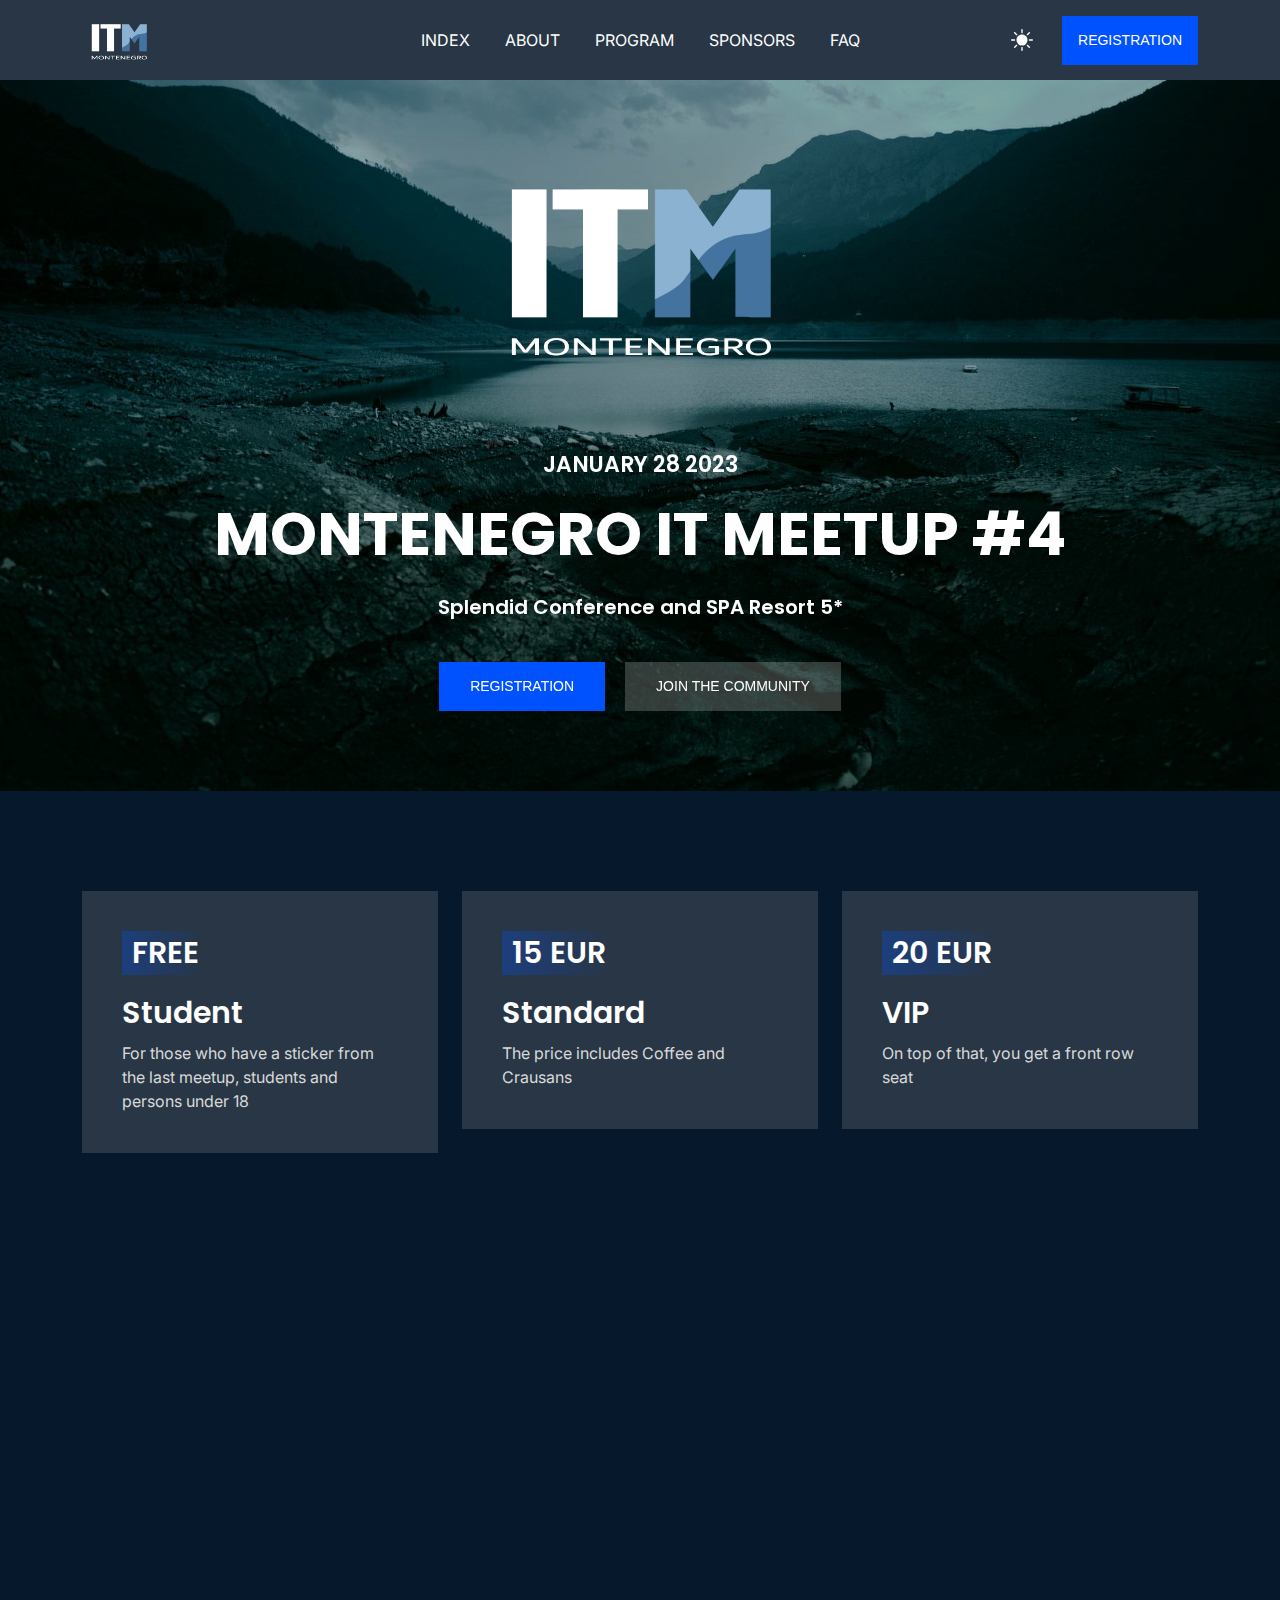
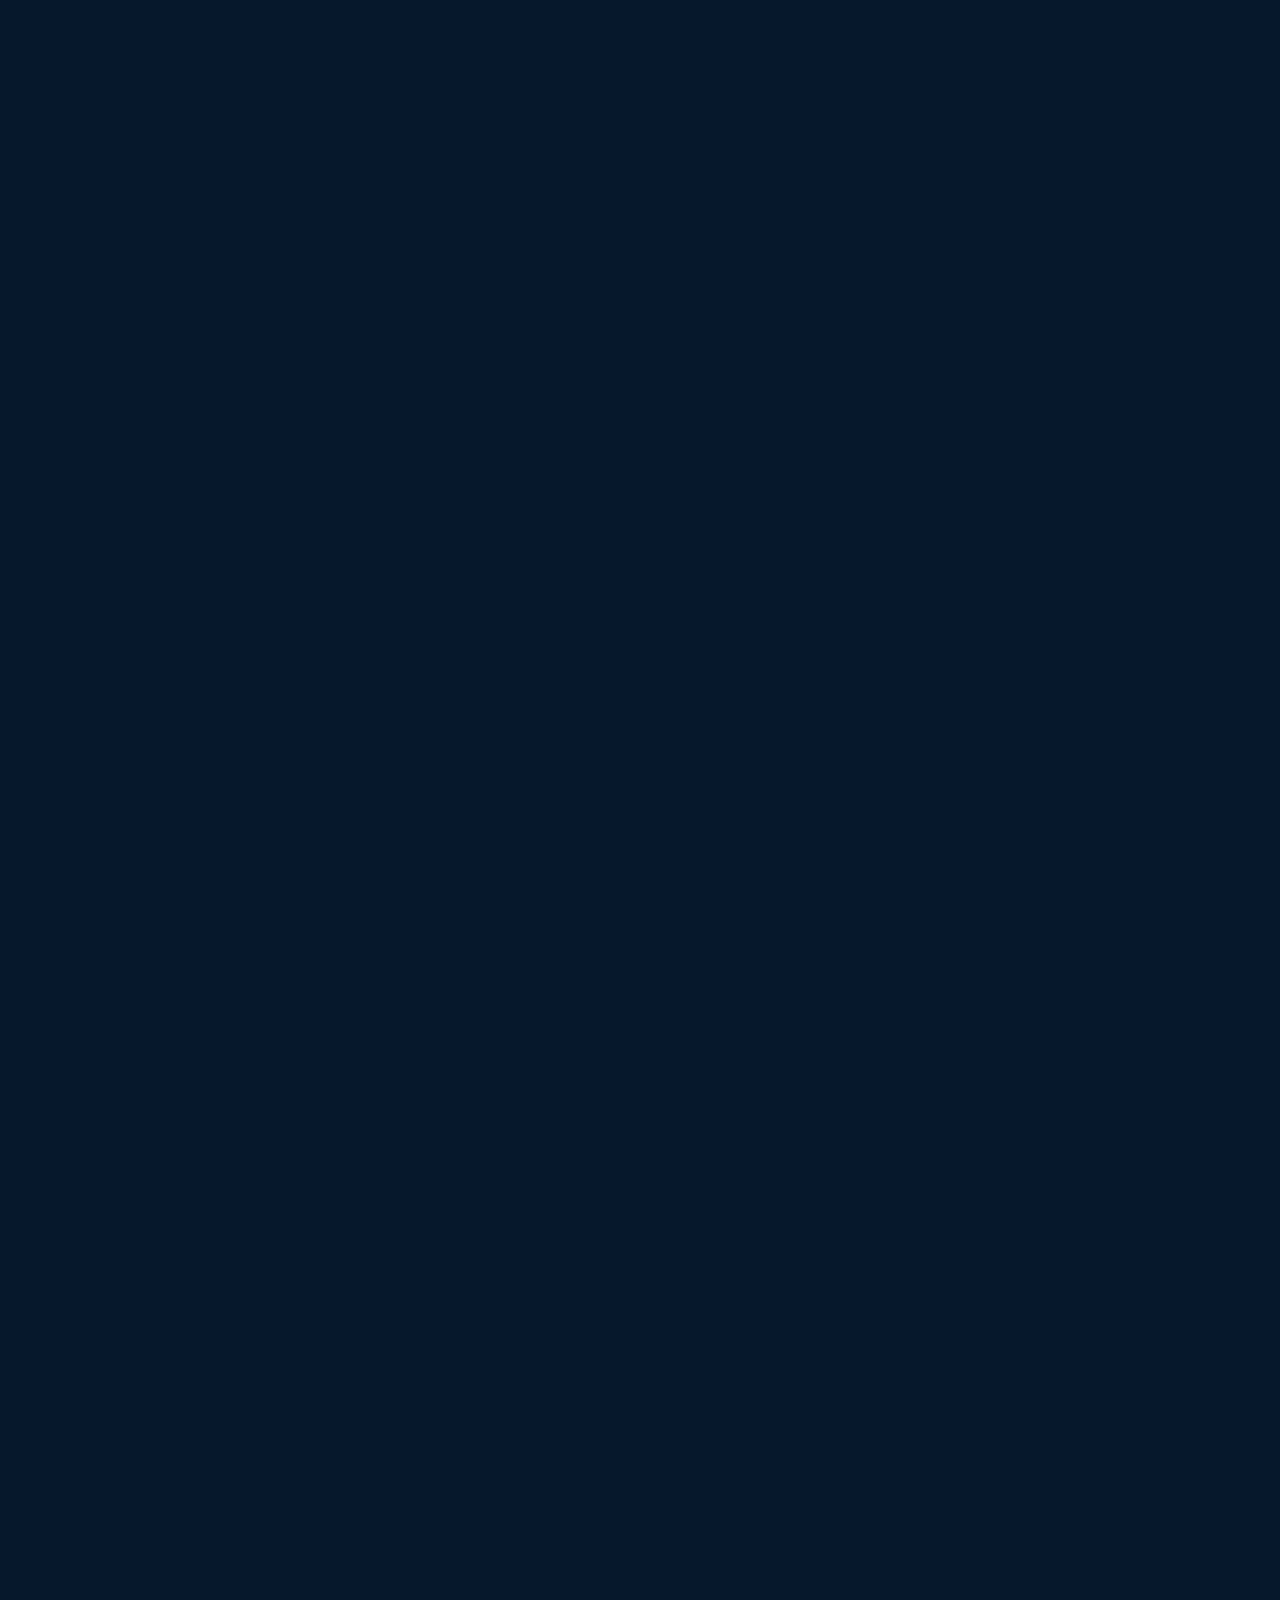
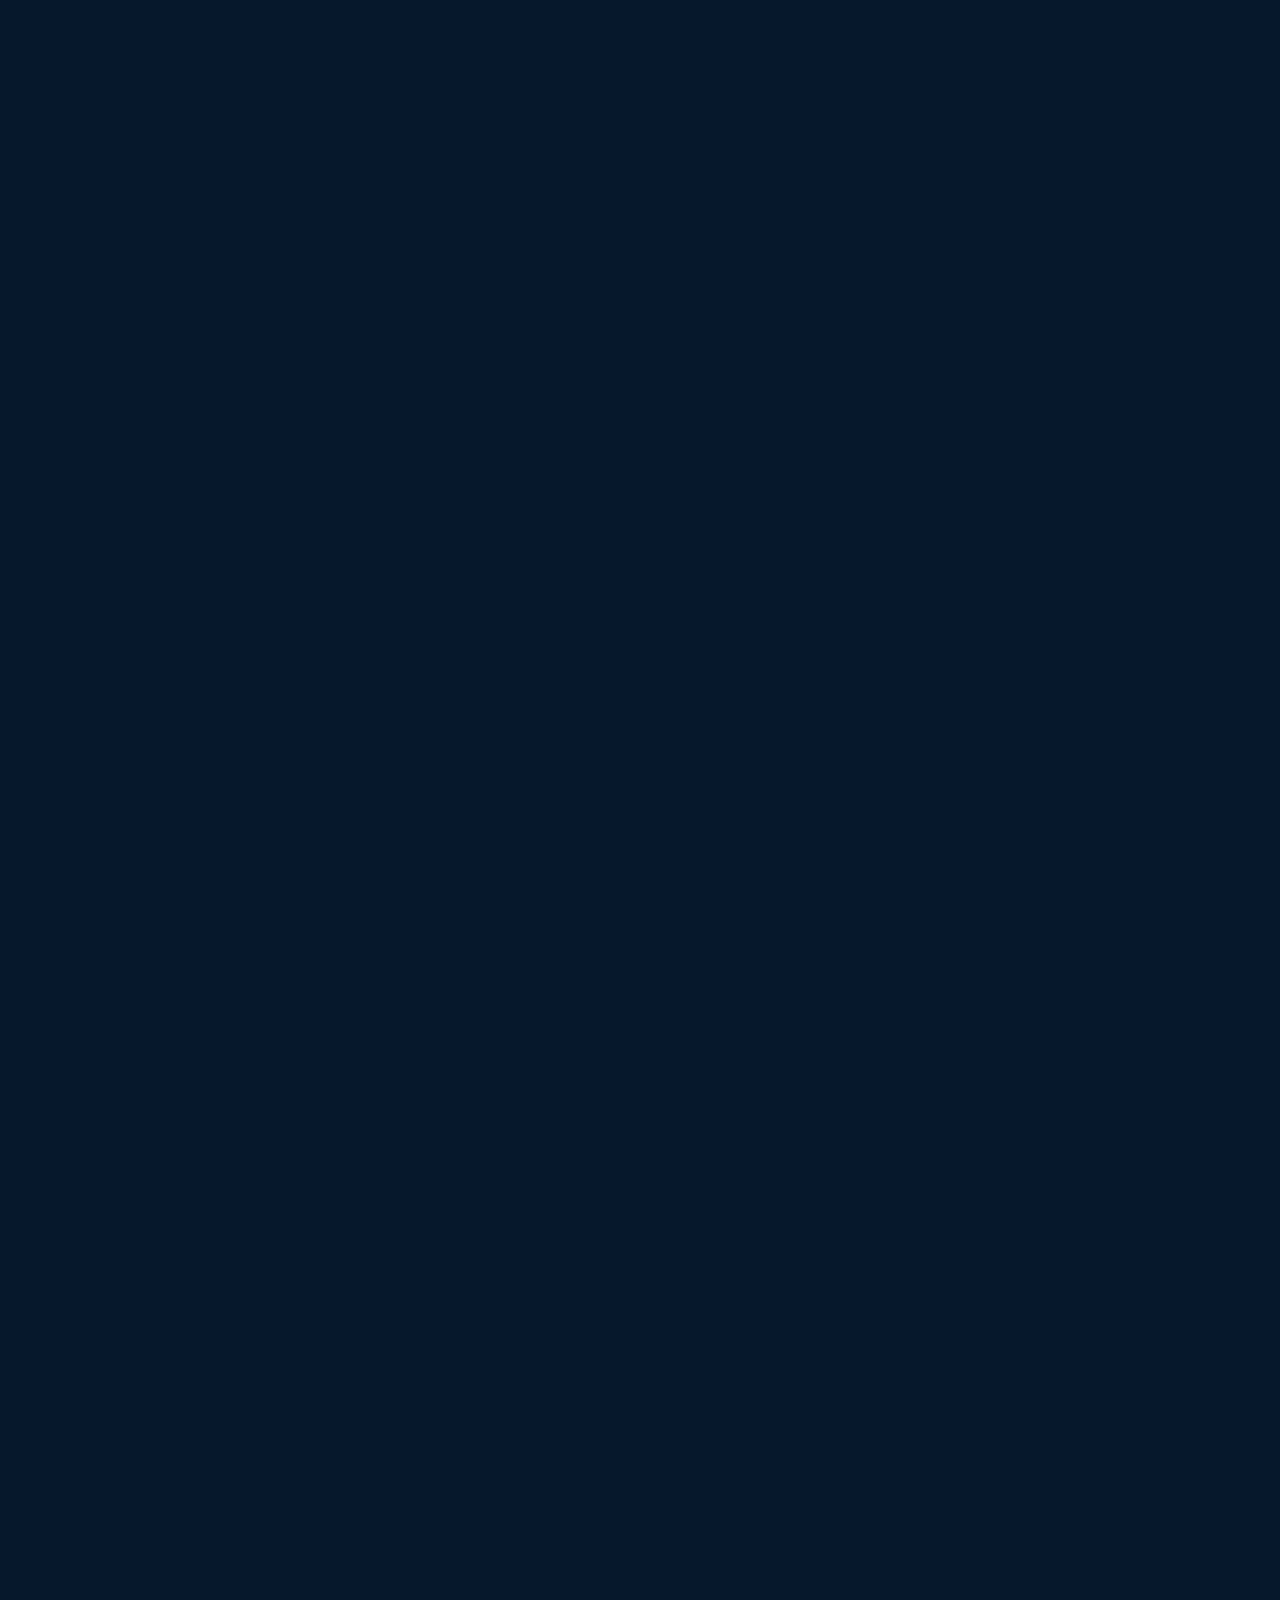
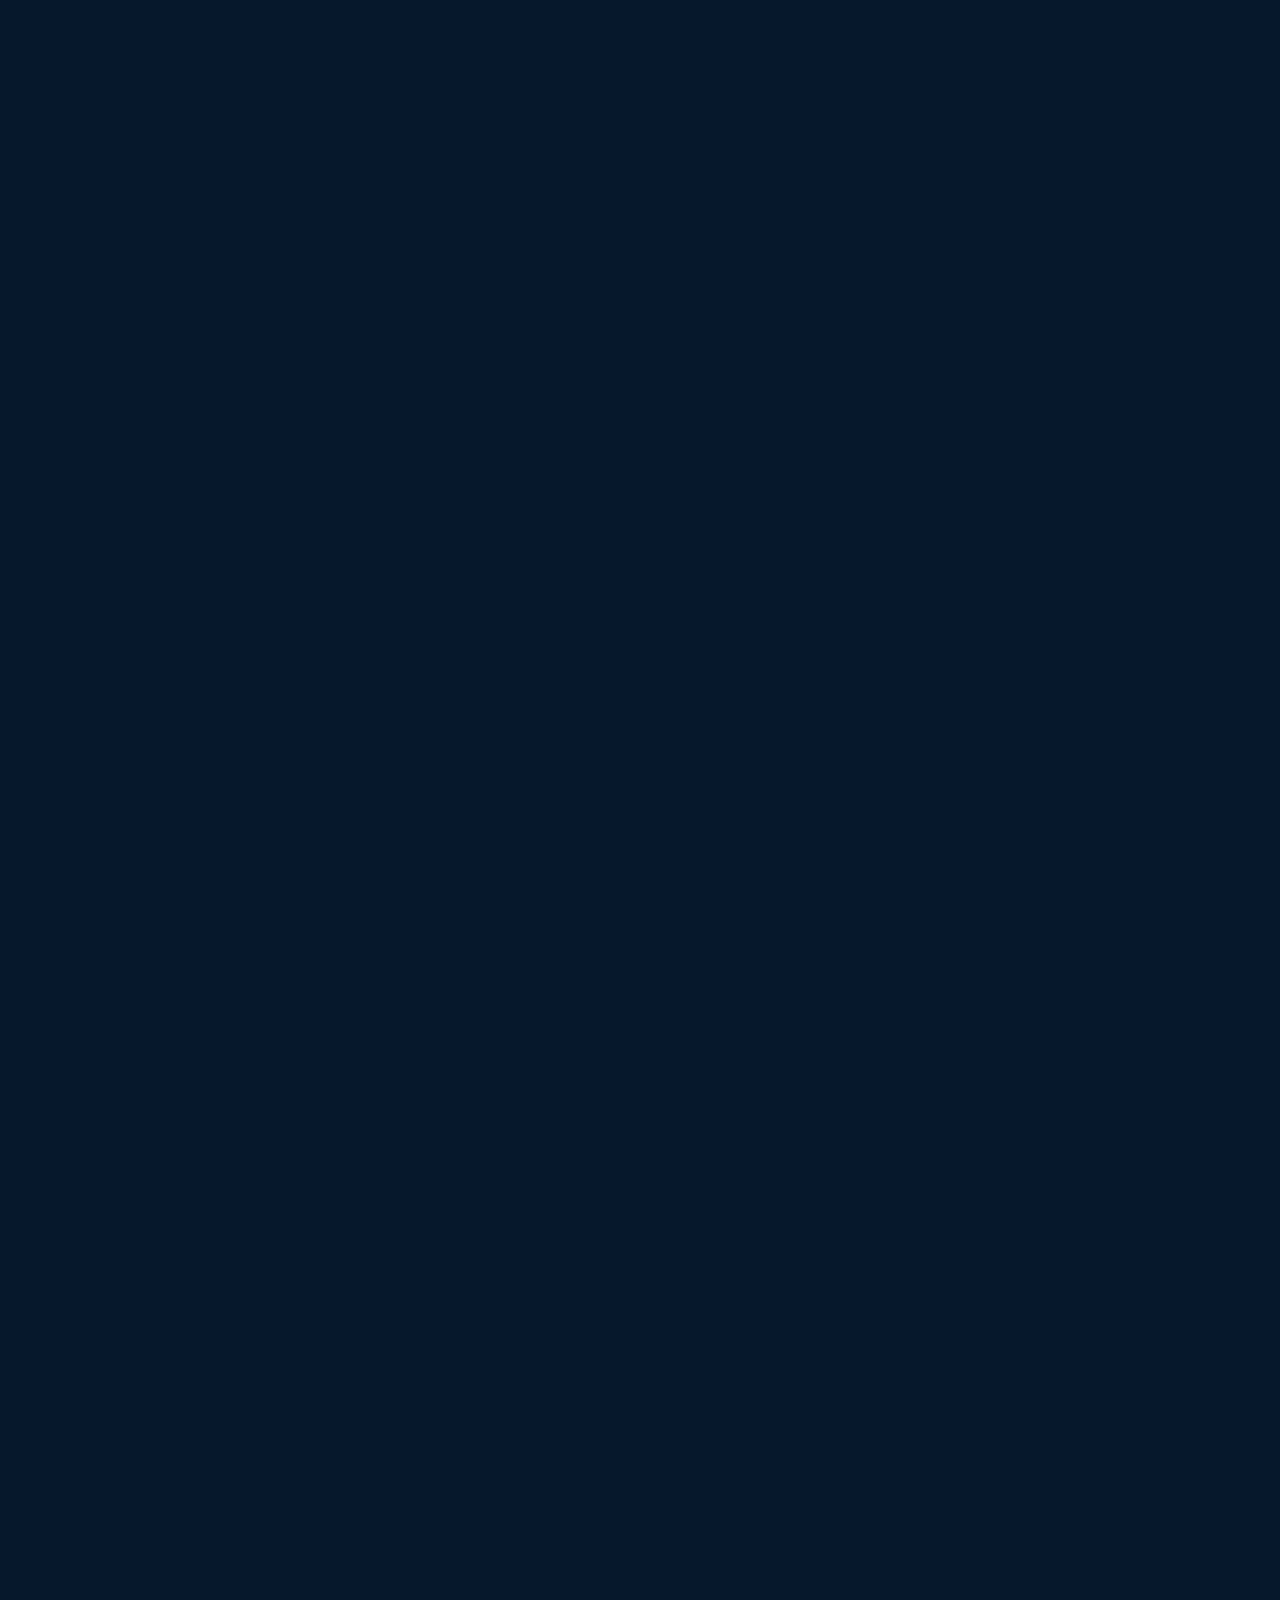
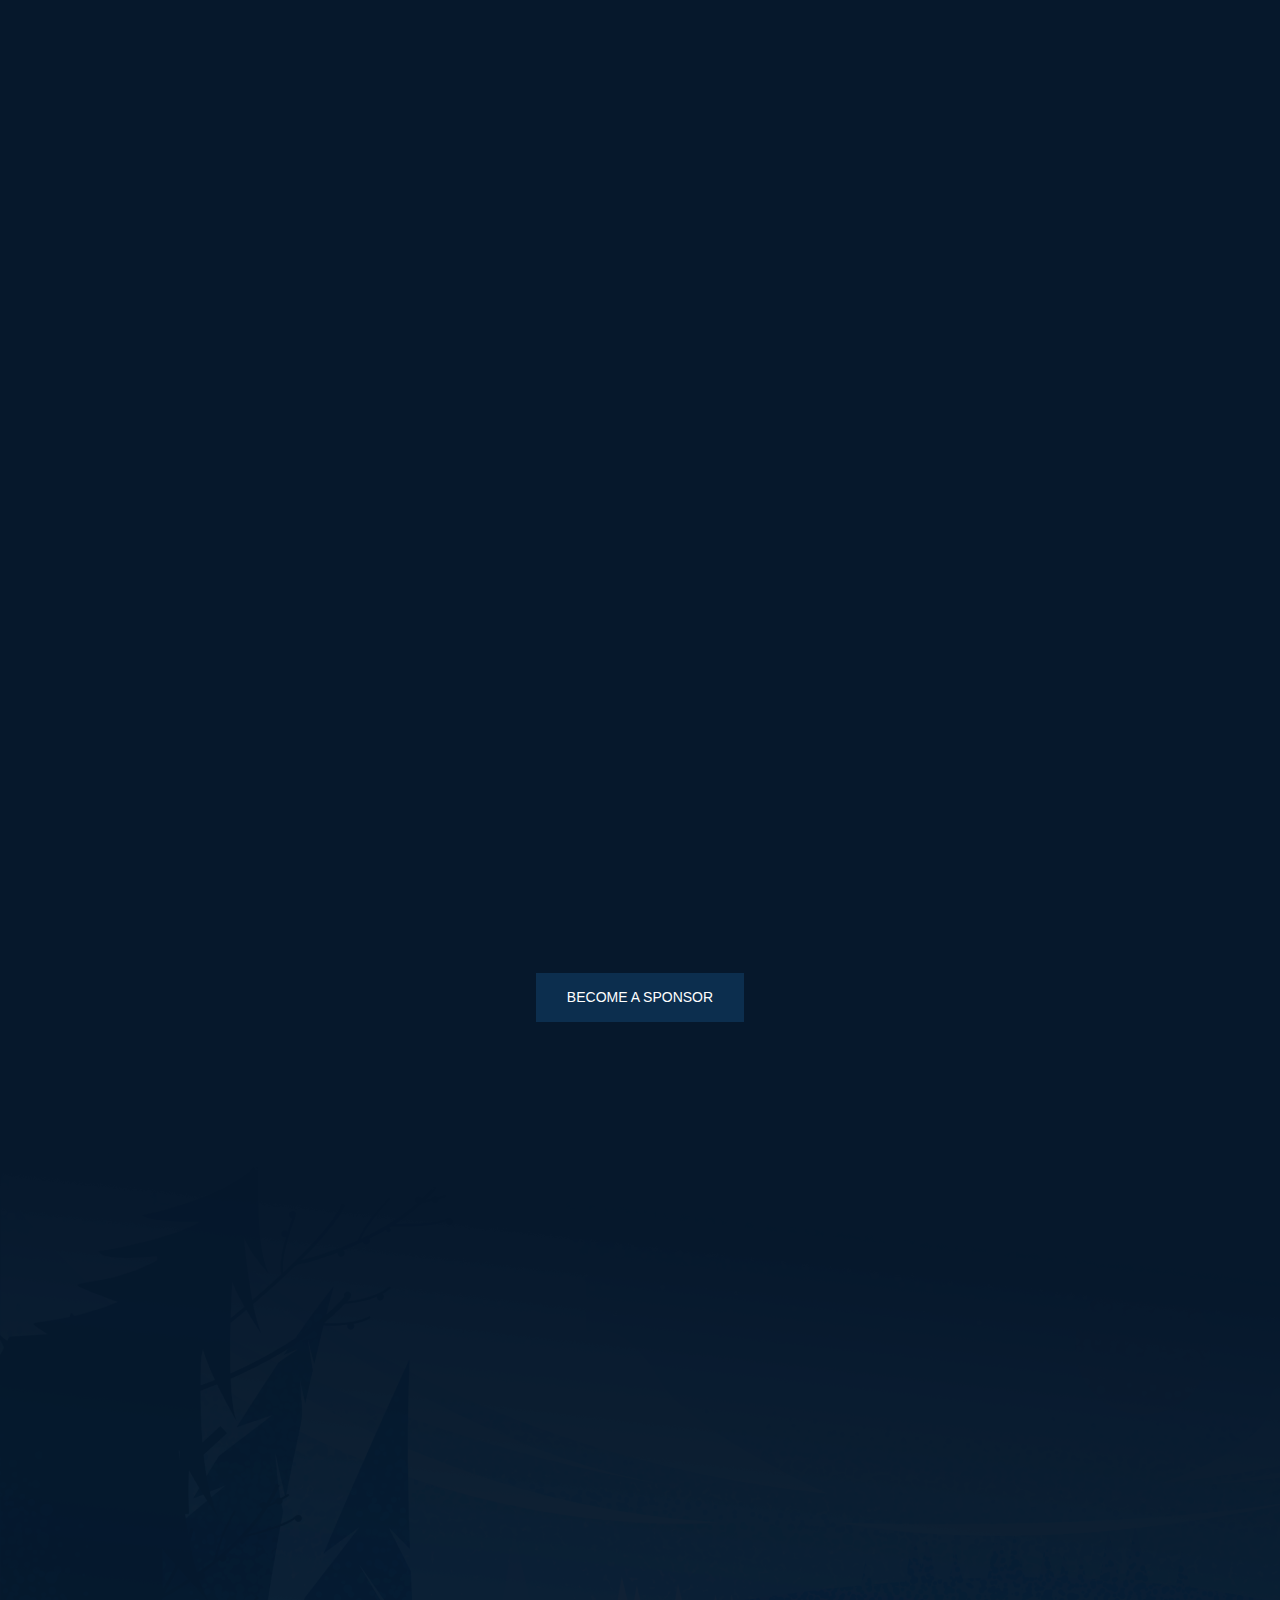
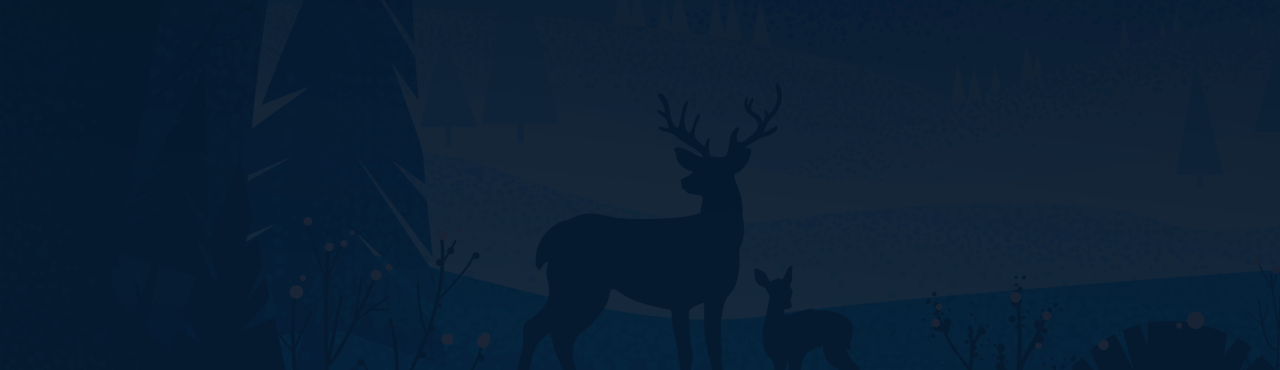
==== index.html @ 30b9ea18 "beta 2" ====
<!DOCTYPE html>
<html class="no-js" lang="en">

<head>
    <!-- Meta Tags -->
    <meta charset="utf-8">
    <meta http-equiv="x-ua-compatible" content="ie=edge">
    <meta name="viewport" content="width=device-width, initial-scale=1">
    <meta name="author" content="Laralink">
    <!-- Favicon Icon -->
    <link rel="icon" href="assets/img/favicon.png"/>
    <!-- Site Title -->
    <title>Montenegro IT Meetup 4</title>
    <link rel="stylesheet" href="assets/css/plugins/bootstrap.min.css">
    <link rel="stylesheet" href="assets/css/plugins/slick.css">
    <link rel="stylesheet" href="assets/css/plugins/animate.css">
    <link rel="stylesheet" href="assets/css/style.css">
</head>

<body class="cs-dark">
<div class="cs-preloader cs-white_bg cs-center">
    <div class="cs-preloader_in">
        <img src="assets/image/logo.png" alt="Logo">
    </div>
</div>
<!-- Start Header Section -->
<header class="cs-site_header cs-style1 cs-sticky-header cs-primary_color text-uppercase cs-white_bg">
    <div class="cs-main_header">
        <div class="container">
            <div class="cs-main_header_in">
                <div class="cs-main_header_left">
                    <a class="cs-site_branding cs-accent_color" href="index.html">
                        <img src="assets/image/logo_white.png" alt="Logo" class="cs-hide_dark">
                        <img src="assets/image/logo.png" alt="Logo" class="cs-hide_white">
                    </a>
                </div>
                <div class="cs-main_header_center">
                    <div class="cs-nav">
                        <ul class="cs-nav_list">
                            <li class="menu-item-has-children"><a href="#home" class="cs-smoth_scroll">Index</a></li>
                            <li><a href="#about" class="cs-smoth_scroll">About</a></li>
                            <li><a href="#roadmap" class="cs-smoth_scroll">Program</a></li>
                            <li><a href="#team" class="cs-smoth_scroll">Sponsors</a>
                                <ul>
                                    <li><a href="#sponsor">General sponsor</a></li>
                                    <li><a href="#sponsor-all">Sponsors</a></li>
                                    <li><a href="#partners">Partners</a></li>
                                    <li><a href="jobs.html">Job</a></li>
                                </ul>
                            </li>
                            <li><a href="#faq" class="cs-smoth_scroll">FAQ</a></li>
                        </ul>
                    </div>
                </div>
                <div class="cs-main_header_right">

                    <div class="cs-toolbox">
                        <span class="cs-icon_btn cs-mode_btn">
                            <svg xmlns="http://www.w3.org/2000/svg" width="1em" height="1em" viewBox="0 0 64 64"
                             class="cs-hide_dark"><path fill="currentColor"
                                                        d="M43.139 2a29.885 29.885 0 0 1 5.121 16.756c0 16.701-13.686 30.24-30.57 30.24a30.656 30.656 0 0 1-15.689-4.285C7.209 54.963 17.93 62 30.318 62C47.816 62 62 47.969 62 30.66C62 17.867 54.246 6.871 43.139 2z"/></svg>
                            <svg xmlns="http://www.w3.org/2000/svg" width="1em" height="1em" viewBox="0 0 26 26" fill="none"
                         class="cs-hide_white">
                      <path d="M13 19.5C14.7239 19.5 16.3772 18.8152 17.5962 17.5962C18.8152 16.3772 19.5 14.7239 19.5 13C19.5 11.2761 18.8152 9.62279 17.5962 8.40381C16.3772 7.18482 14.7239 6.5 13 6.5C11.2761 6.5 9.62279 7.18482 8.40381 8.40381C7.18482 9.62279 6.5 11.2761 6.5 13C6.5 14.7239 7.18482 16.3772 8.40381 17.5962C9.62279 18.8152 11.2761 19.5 13 19.5ZM13 0C13.2155 0 13.4222 0.0856024 13.5745 0.237976C13.7269 0.390349 13.8125 0.597012 13.8125 0.8125V4.0625C13.8125 4.27799 13.7269 4.48465 13.5745 4.63702C13.4222 4.7894 13.2155 4.875 13 4.875C12.7845 4.875 12.5778 4.7894 12.4255 4.63702C12.2731 4.48465 12.1875 4.27799 12.1875 4.0625V0.8125C12.1875 0.597012 12.2731 0.390349 12.4255 0.237976C12.5778 0.0856024 12.7845 0 13 0V0ZM13 21.125C13.2155 21.125 13.4222 21.2106 13.5745 21.363C13.7269 21.5153 13.8125 21.722 13.8125 21.9375V25.1875C13.8125 25.403 13.7269 25.6097 13.5745 25.762C13.4222 25.9144 13.2155 26 13 26C12.7845 26 12.5778 25.9144 12.4255 25.762C12.2731 25.6097 12.1875 25.403 12.1875 25.1875V21.9375C12.1875 21.722 12.2731 21.5153 12.4255 21.363C12.5778 21.2106 12.7845 21.125 13 21.125ZM26 13C26 13.2155 25.9144 13.4222 25.762 13.5745C25.6097 13.7269 25.403 13.8125 25.1875 13.8125H21.9375C21.722 13.8125 21.5153 13.7269 21.363 13.5745C21.2106 13.4222 21.125 13.2155 21.125 13C21.125 12.7845 21.2106 12.5778 21.363 12.4255C21.5153 12.2731 21.722 12.1875 21.9375 12.1875H25.1875C25.403 12.1875 25.6097 12.2731 25.762 12.4255C25.9144 12.5778 26 12.7845 26 13ZM4.875 13C4.875 13.2155 4.7894 13.4222 4.63702 13.5745C4.48465 13.7269 4.27799 13.8125 4.0625 13.8125H0.8125C0.597012 13.8125 0.390349 13.7269 0.237976 13.5745C0.0856024 13.4222 0 13.2155 0 13C0 12.7845 0.0856024 12.5778 0.237976 12.4255C0.390349 12.2731 0.597012 12.1875 0.8125 12.1875H4.0625C4.27799 12.1875 4.48465 12.2731 4.63702 12.4255C4.7894 12.5778 4.875 12.7845 4.875 13ZM22.1926 3.80737C22.3449 3.95974 22.4305 4.16637 22.4305 4.38181C22.4305 4.59726 22.3449 4.80388 22.1926 4.95625L19.8949 7.25563C19.8193 7.33106 19.7297 7.39088 19.631 7.43166C19.5323 7.47245 19.4266 7.4934 19.3199 7.49333C19.1043 7.49317 18.8975 7.40738 18.7452 7.25481C18.6698 7.17927 18.6099 7.08961 18.5691 6.99095C18.5284 6.89229 18.5074 6.78656 18.5075 6.6798C18.5076 6.46419 18.5934 6.25748 18.746 6.10512L21.0437 3.80737C21.1961 3.65505 21.4027 3.56949 21.6182 3.56949C21.8336 3.56949 22.0403 3.65505 22.1926 3.80737ZM7.254 18.746C7.40632 18.8984 7.49189 19.105 7.49189 19.3204C7.49189 19.5359 7.40632 19.7425 7.254 19.8949L4.95625 22.1926C4.80301 22.3406 4.59777 22.4225 4.38474 22.4207C4.1717 22.4188 3.96792 22.3334 3.81727 22.1827C3.66663 22.0321 3.58118 21.8283 3.57933 21.6153C3.57748 21.4022 3.65937 21.197 3.80737 21.0437L6.10512 18.746C6.25749 18.5937 6.46412 18.5081 6.67956 18.5081C6.89501 18.5081 7.10163 18.5937 7.254 18.746ZM22.1926 22.1926C22.0403 22.3449 21.8336 22.4305 21.6182 22.4305C21.4027 22.4305 21.1961 22.3449 21.0437 22.1926L18.746 19.8949C18.598 19.7416 18.5161 19.5364 18.518 19.3234C18.5198 19.1103 18.6053 18.9065 18.7559 18.7559C18.9065 18.6053 19.1103 18.5198 19.3234 18.518C19.5364 18.5161 19.7416 18.598 19.8949 18.746L22.1926 21.0437C22.3449 21.1961 22.4305 21.4027 22.4305 21.6182C22.4305 21.8336 22.3449 22.0403 22.1926 22.1926ZM7.254 7.25563C7.10163 7.40795 6.89501 7.49351 6.67956 7.49351C6.46412 7.49351 6.25749 7.40795 6.10512 7.25563L3.80737 4.95625C3.72977 4.8813 3.66788 4.79164 3.62529 4.69252C3.58271 4.59339 3.5603 4.48677 3.55936 4.37889C3.55842 4.27101 3.57898 4.16402 3.61983 4.06416C3.66069 3.96431 3.72102 3.87359 3.7973 3.7973C3.87359 3.72102 3.96431 3.66069 4.06416 3.61983C4.16402 3.57898 4.27101 3.55842 4.37889 3.55936C4.48677 3.5603 4.59339 3.58271 4.69252 3.62529C4.79164 3.66788 4.8813 3.72977 4.95625 3.80737L7.254 6.10512C7.32967 6.1806 7.3897 6.27026 7.43066 6.36897C7.47162 6.46768 7.4927 6.5735 7.4927 6.68038C7.4927 6.78725 7.47162 6.89307 7.43066 6.99178C7.3897 7.09049 7.32967 7.18015 7.254 7.25563Z"
                            fill="white"/>
                    </svg>
                        </span>
                        <div class="cs-btn_group">
                            <a href="https://forms.gle/1fXB3s7Eex1DGgB2A" target="_blank" class="cs-btn cs-btn_filed cs-accent_btn"><span>Registration</span></a>
                        </div>
                    </div>
                </div>
            </div>
        </div>
    </div>
</header>
<!-- End Header Section -->
<div class="cs-height_80 cs-height_lg_80"></div>
<!-- Start Hero -->
<div class="cs-hero cs-style1 cs-type2 cs-bg text-center  cs-ripple_version" data-src="assets/image/header.jpg" id="home">
    <div class="cs-dark_overlay"></div>
    <div class="container">
        <div class="cs-hero_img wow fadeInUp" data-wow-duration="1s" data-wow-delay="0.3s">
            <img src="assets/image/logo.png" alt="Hero Image" style="height: 212px">
        </div>
        <div class="cs-hero_text wow fadeIn" data-wow-duration="1s" data-wow-delay="0.45s">
            <h2 class="cs-hero_secondary_title cs-font_22 cs-font_18_sm text-uppercase">January 28 2023</h2>
            <h1 class="cs-hero_title text-uppercase cs-font_60 cs-font_36_sm cs-bold">MONTENEGRO IT MEETUP #4</h1>
            <h3 class="cs-hero_subtitle cs-font_20 cs-font_16_sm cs-body_line_height">Splendid Conference and SPA Resort 5*</h3>
            <div class="cs-btn_group">
              <a href="https://forms.gle/1fXB3s7Eex1DGgB2A" class="cs-btn cs-btn_filed cs-accent_btn" target="_blank"><span>Registration</span></a>
              <a href="https://t.me/montenegro_it_en" class="cs-btn cs-color1"><span>Join the community</span></a>
            </div>
        </div>
    </div>
</div>
<!-- End Hero -->
<div class="cs-height_100 cs-height_lg_70"></div>
<!-- Start Services -->
<section>
    <div class="container">
        <div class="row">
            <div class="col-lg-4 wow fadeIn" data-wow-duration="1s" data-wow-delay="0.2s">
                <div class="cs-iconbox cs-style1 cs-white_bg">
                    <h4 class="cs-iconbox_icon cs-font_30 cs-font_24_sm cs-m0">FREE</h4>
                    <div class="cs-height_20 cs-height_lg_20"></div>
                    <h3 class="cs-iconbox_title cs-font_30 cs-font_24_sm cs-m0">Student</h3>
                    <div class="cs-height_10 cs-height_lg_10"></div>
                    <div class="cs-iconbox_subtitle">For those who have a sticker from the last meetup, students and persons under 18</div>
                </div>
                <div class="cs-height_25 cs-height_lg_25"></div>
            </div>
            <div class="col-lg-4 wow fadeIn" data-wow-duration="1s" data-wow-delay="0.4s">
                <div class="cs-iconbox cs-style1 cs-white_bg">
                    <h4 class="cs-iconbox_icon cs-font_30 cs-font_24_sm cs-m0">15 EUR</h4>
                    <div class="cs-height_20 cs-height_lg_20"></div>
                    <h3 class="cs-iconbox_title cs-font_30 cs-font_24_sm cs-m0">Standard</h3>
                    <div class="cs-height_10 cs-height_lg_10"></div>
                    <div class="cs-iconbox_subtitle">The price includes Coffee and Crausans</div>
                </div>
                <div class="cs-height_25 cs-height_lg_25"></div>
            </div>
            <div class="col-lg-4 wow fadeIn" data-wow-duration="1s" data-wow-delay="0.6s">
                <div class="cs-iconbox cs-style1 cs-white_bg">
                    <h4 class="cs-iconbox_icon cs-font_30 cs-font_24_sm cs-m0">20 EUR</h4>
                    <div class="cs-height_20 cs-height_lg_20"></div>
                    <h3 class="cs-iconbox_title cs-font_30 cs-font_24_sm cs-m0">VIP</h3>
                    <div class="cs-height_10 cs-height_lg_10"></div>
                    <div class="cs-iconbox_subtitle">On top of that, you get a front row seat</div>
                </div>
                <div class="cs-height_25 cs-height_lg_25"></div>
            </div>
        </div>
    </div>
</section>
<!-- End Services -->
<!-- Start About -->
<section id="about">
    <div class="cs-height_75 cs-height_lg_45"></div>
    <div class="container">
        <div class="row align-items-center flex-column-reverse-lg">
            <div class="col-lg-6 wow fadeIn" data-wow-duration="1s" data-wow-delay="0.2s">
                <div class="cs-height_0 cs-height_lg_40"></div>
                <div class="cs-right_space_40">
                    <div class="cs-seciton_heading cs-style1 text-uppercase">
                        <h3 class="cs-section_title cs-font_16 cs-font_14_sm cs-gradient_color"> Info</h3>
                        <h2 class="cs-section_subtitle cs-m0 cs-font_36 cs-font_24_sm">About</h2>
                    </div>
                    <p>
                        <div class="cs-height_25 cs-height_lg_25"></div>
                        Montenegro IT Meetup was created by the community for the community.
                    <div class="cs-height_25 cs-height_lg_25"></div>
                        The program is designed for guests of all levels and specialties.
                        <br>
                        Each speaker speaks in his or her field, but the presentation is prepared in such a way that listeners from other fields are also interested.
                        <div class="cs-height_25 cs-height_lg_25"></div>
                    </p>
                    <div class="cs-height_20 cs-height_lg_20"></div>
                    <div class="cs-btn_group">
                        <a href="https://forms.gle/1fXB3s7Eex1DGgB2A" target="_blank" class="cs-btn cs-btn_filed cs-primary_btn"><span>Registration</span></a>
                    </div>

                </div>
            </div>
            <div class="col-lg-6 wow fadeIn" data-wow-duration="1s" data-wow-delay="0.4s">
          <div class="row text-center">
              <div class="col-6">
                <div class="cs-height_60 cs-height_lg_30"></div>
                <img src="assets/image/1.jpg" alt="">
                <div class="cs-height_25 cs-height_lg_25"></div>
                <img src="assets/image/2.jpg" alt="">
            </div>
              <div class="col-6">
                  <img src="assets/image/4.jpg" alt="">
                  <div class="cs-height_25 cs-height_lg_25"></div>
                  <img src="assets/image/3.jpg" alt="">
                </div>
          </div>
        </div>

        </div>
    </div>
</section>
<!-- End About -->
<div class="cs-height_65 cs-height_lg_35"></div>
<!-- Start Fun Fact -->
<div class="container wow fadeInUp" data-wow-duration="1s" data-wow-delay="0.35s">
    <div class="row">

        <div class="col-lg-3 col-6">
            <div class="cs-funfact cs-style1">
                <div class="cs-font_60 cs-font_36_sm cs-m0 cs-primary_font cs-primary_color cs-heading_line_height cs-bold">
                    <span data-count-to="500" class="odometer"></span>+</div>
                <p class="cs-m0 cs-font_30 cs-heading_line_height cs-font_22_sm">Members</p>
            </div>
            <div class="cs-height_25 cs-height_lg_25"></div>
        </div>
        <div class="col-lg-3 col-6">
            <div class="cs-funfact cs-style1">
                <div class="cs-font_60 cs-font_36_sm cs-m0 cs-primary_font cs-primary_color cs-heading_line_height cs-bold">
                    <span data-count-to="201" class="odometer"></span></div>
                <p class="cs-m0 cs-font_30 cs-heading_line_height cs-font_22_sm">Pizza</p>
            </div>
            <div class="cs-height_25 cs-height_lg_25"></div>
        </div>
        <div class="col-lg-3 col-6">
            <div class="cs-funfact cs-style1">
                <div class="cs-font_60 cs-font_36_sm cs-m0 cs-primary_font cs-primary_color cs-heading_line_height cs-bold">
                    <span data-count-to="152" class="odometer"></span>
                </div>
                <p class="cs-m0 cs-font_30 cs-heading_line_height cs-font_22_sm">Prize</p>
            </div>
            <div class="cs-height_25 cs-height_lg_25"></div>
        </div>
        <div class="col-lg-3 col-6">
            <div class="cs-funfact cs-style1">
                <div class="cs-font_60 cs-font_36_sm cs-m0 cs-primary_font cs-primary_color cs-heading_line_height cs-bold">
                    <span data-count-to="12" class="odometer"></span></div>
                <p class="cs-m0 cs-font_30 cs-heading_line_height cs-font_22_sm">Speakers</p>
            </div>
            <div class="cs-height_25 cs-height_lg_25"></div>
        </div>
    </div>
</div>
<!-- End Fun Fact -->
<div class="cs-height_65 cs-height_lg_35"></div>
<!-- Start Goals -->
<section id="roadmap">
    <div class="cs-height_70 cs-height_lg_40"></div>

    <div class="container">
        <div class="cs-seciton_heading cs-style1 text-uppercase wow fadeInUp" data-wow-duration="1s"
             data-wow-delay="0.2s">
            <h3 class="cs-section_title cs-font_16 cs-font_14_sm cs-gradient_color">STAND A</h3>
            <h2 class="cs-section_subtitle cs-m0 cs-font_36 cs-font_24_sm" >STARTUPS</h2>
        </div>
        <div class="cs-height_50 cs-height_lg_30"></div>
        <div class="cs-accent_seperator_1 cs-accent_color wow fadeInLeft" data-wow-duration="1s"
             data-wow-delay="0.4s"></div>
        <div class="row wow fadeIn" data-wow-duration="1s" data-wow-delay="0.4s">
            <div class="col-lg-4 col-md-6">
                <div class="cs-card cs-style2">
                    <div class="cs-card_number cs-accent_bg cs-white_color cs-center cs-primary_font cs-font_22 cs-bold">
                        12:00
                    </div>
                    <div class="cs-height_30 cs-height_lg_15"></div>
                    <div class="cs-slide">
                        <div class="cs-team cs-style1 cs-type1 text-center">
                            <div class="cs-member_thumb" data-src="assets/image/member_olga.jpeg"></div>
                            <div class="cs-height_25 cs-height_lg_25"></div>
                            <div class="cs-member_info">
                                <h2 class="cs-font_22 cs-font_16_sm cs-m0">Olga Arifulina</h2>
                                <div class="cs-height_5 cs-height_lg_5"></div>
                                <p class="cs-m0">Startup for Startups or How to Rock the Community</p>
                                <div class="cs-height_20 cs-height_lg_20"></div>
                                <div class="cs-btn_group cs-btn_center">
                                    <a href="https://startupfactory.super.site" class="cs-btn cs-btn_filed cs-primary_btn"><span>Read more</span></a>
                                </div>
                            </div>
                        </div>
                    </div><!-- .cs-slide -->
                </div>
                <div class="cs-height_25 cs-height_lg_25"></div>
            </div>
            <div class="col-lg-4 col-md-6">
                <div class="cs-card cs-style2">
                    <div class="cs-card_number cs-accent_bg cs-white_color cs-center cs-primary_font cs-font_22 cs-bold">
                        12:20
                    </div>
                    <div class="cs-height_30 cs-height_lg_15"></div>
                    <div class="cs-slide">
                        <div class="cs-team cs-style1 cs-type1 text-center">
                            <div class="cs-member_thumb" data-src="assets/image/member_daria_dainiak.jpg"></div>
                            <div class="cs-height_25 cs-height_lg_25"></div>
                            <div class="cs-member_info cs-div_center">
                                <h2 class="cs-font_22 cs-font_16_sm cs-m0">Darya Dainiak</h2>
                                <div class="cs-height_5 cs-height_lg_5"></div>
                                <p class="cs-m0">Corporate Psychology Trends. PSYVERSE</p>
                                <div class="cs-height_20 cs-height_lg_20"></div>
<!--                                <div class="cs-btn_group cs-btn_center">-->
<!--                                    <a href="member_sher.html" class="cs-btn cs-btn_filed cs-primary_btn"><span>Read more</span></a>-->
<!--                                </div>-->
                            </div>
                            <div class="cs-btn_group cs-btn_center">
                                <a href="member_daria.html" class="cs-btn cs-btn_filed cs-primary_btn"><span>Read more</span></a>
                            </div>

                        </div>
                    </div><!-- .cs-slide -->
                </div>
                <div class="cs-height_25 cs-height_lg_25"></div>
            </div>
            <div class="col-lg-4 col-md-6">
                <div class="cs-card cs-style2">
                    <div class="cs-card_number cs-accent_bg cs-white_color cs-center cs-primary_font cs-font_22 cs-bold">
                        12:40
                    </div>
                    <div class="cs-height_30 cs-height_lg_15"></div>
                    <div class="cs-slide">
                        <div class="cs-team cs-style1 cs-type1 text-center">
                            <div class="cs-member_thumb" data-src="assets/image/member_tailbook.jpeg"></div>
                            <div class="cs-height_25 cs-height_lg_25"></div>
                            <div class="cs-member_info cs-div_center">
                                <h2 class="cs-font_22 cs-font_16_sm cs-m0">Anastasiya Zemlyanskaya</h2>
                                <div class="cs-height_5 cs-height_lg_5"></div>
                                <p class="cs-m0">TailBook is a service that helps people to improve the lives of homeless animals in Montenegro in many ways. </p>
                                <div class="cs-height_20 cs-height_lg_20"></div>
                                <div class="cs-btn_group cs-btn_center">
                                    <a href="member_tailbook.html" class="cs-btn cs-btn_filed cs-primary_btn"><span>Read more</span></a>
                                </div>

                            </div>
                        </div>
                    </div><!-- .cs-slide -->
                </div>
                <div class="cs-height_25 cs-height_lg_25"></div>
            </div>
        </div>
    </div>
    <div class="container">
        <div class="cs-seciton_heading cs-style1 text-uppercase wow fadeInUp" data-wow-duration="1s"
             data-wow-delay="0.2s">
            <h3 class="cs-section_title cs-font_16 cs-font_14_sm cs-gradient_color">STAND B</h3>
            <h2 class="cs-section_subtitle cs-m0 cs-font_36 cs-font_24_sm" >success story</h2>
        </div>
        <div class="cs-height_50 cs-height_lg_30"></div>
        <div class="cs-accent_seperator_1 cs-accent_color wow fadeInLeft" data-wow-duration="1s"
             data-wow-delay="0.4s"></div>
        <div class="row wow fadeIn" data-wow-duration="1s" data-wow-delay="0.4s">
             <div class="col-lg-6 col-md-6">
                <div class="cs-card cs-style2">
                    <div class="cs-card_number cs-accent_bg cs-white_color cs-center cs-primary_font cs-font_22 cs-bold">
                        13:00
                    </div>
                    <div class="cs-height_30 cs-height_lg_15"></div>
                    <div class="cs-slide">
                        <div class="cs-team cs-style1 cs-type1 text-center">
                            <div class="cs-member_thumb" data-src="https://media-exp1.licdn.com/dms/image/C4E03AQHV8hV6-F-NXQ/profile-displayphoto-shrink_200_200/0/1620578978721?e=1673481600&v=beta&t=JFiv3mbqpetRyLWnkseKkcp0WZ-q3D-aE-O4Uj-gTRU"></div>
                            <div class="cs-height_25 cs-height_lg_25"></div>
                            <div class="cs-member_info cs-div_center">
                                <h2 class="cs-font_22 cs-font_16_sm cs-m0">Evgeny Sukhov</h2>
                                <div class="cs-height_5 cs-height_lg_5"></div>
                                <p class="cs-m0">Simple solutions to improve a process for the every player in a Project.</p>
                                <div class="cs-height_20 cs-height_lg_20"></div>
<!--                                <div class="cs-btn_group cs-btn_center">-->
<!--                                    <a href="member_sher.html" class="cs-btn cs-btn_filed cs-primary_btn"><span>Read more</span></a>-->
<!--                                </div>-->
                            </div>
                        </div>
                    </div><!-- .cs-slide -->
                </div>
             </div>
             <div class="col-lg-6 col-md-6">
                <div class="cs-card cs-style2">
                    <div class="cs-card_number cs-accent_bg cs-white_color cs-center cs-primary_font cs-font_22 cs-bold">
                        13:30
                    </div>
                    <div class="cs-height_30 cs-height_lg_15"></div>
                    <div class="cs-slide">
                        <div class="cs-team cs-style1 cs-type1 text-center">
                            <div class="cs-member_thumb" data-src="assets/image/member_anastasia.jpg"></div>
                            <div class="cs-height_25 cs-height_lg_25"></div>
                            <div class="cs-member_info cs-div_center">
                                <h2 class="cs-font_22 cs-font_16_sm cs-m0">Anastasia Rezhepp</h2>
                                <div class="cs-height_5 cs-height_lg_5"></div>
                                <p class="cs-m0">The fight between whale and elephant, or How we made a new corporate website</p>
                                <div class="cs-height_20 cs-height_lg_20"></div>
                                <div class="cs-btn_group cs-btn_center">
                                    <a href="member_anastasia.html" class="cs-btn cs-btn_filed cs-primary_btn"><span>Read more</span></a>
                                </div>
                            </div>
                        </div>
                    </div><!-- .cs-slide -->
                </div>
                <div class="cs-height_25 cs-height_lg_25"></div>
            </div>
        </div>
    </div>
    <div class="container">
        <div class="cs-seciton_heading cs-style1 text-uppercase wow fadeInUp" data-wow-duration="1s"
             data-wow-delay="0.2s">
            <h3 class="cs-section_title cs-font_16 cs-font_14_sm cs-gradient_color">STAND C</h3>
            <h2 class="cs-section_subtitle cs-m0 cs-font_36 cs-font_24_sm" >QA</h2>
        </div>
        <div class="cs-height_50 cs-height_lg_30"></div>
        <div class="cs-accent_seperator_1 cs-accent_color wow fadeInLeft" data-wow-duration="1s"
             data-wow-delay="0.4s"></div>
        <div class="row wow fadeIn" data-wow-duration="1s" data-wow-delay="0.4s">
            <div class="col-lg-6 col-md-6">
                <div class="cs-card cs-style2">
                    <div class="cs-card_number cs-accent_bg cs-white_color cs-center cs-primary_font cs-font_22 cs-bold">
                        14:00
                    </div>
                    <div class="cs-height_30 cs-height_lg_15"></div>
                    <div class="cs-slide">
                        <div class="cs-team cs-style1 cs-type1 text-center">
                            <div class="cs-member_thumb" data-src="https://media.licdn.com/dms/image/C4D03AQFuvjPqaMV4ig/profile-displayphoto-shrink_400_400/0/1660566785379?e=1678924800&v=beta&t=OJ8pSNjn1budyv1glSezRrZBFEN3__Bo00cYcbeGqvw"></div>
                            <div class="cs-height_25 cs-height_lg_25"></div>
                            <div class="cs-member_info cs-div_center">
                                <h2 class=" cs-font_22 cs-font_16_sm cs-m0">Aleksandr Meshkov</h2>
                                <div class="cs-height_5 cs-height_lg_5"></div>
                                <p class="cs-m0">Behavior Driven Testing vs. Model Based Testing. Pros and Cons.</p>
                                <div class="cs-height_20 cs-height_lg_20"></div>
                                <div class="cs-btn_group cs-btn_center">
                                    <a href="member_alexander.html" class="cs-btn cs-btn_filed cs-primary_btn"><span>Read more</span></a>
                                </div>
                            </div>
                        </div>
                    </div><!-- .cs-slide -->
                </div>
                <div class="cs-height_25 cs-height_lg_25"></div>
            </div>
            <div class="col-lg-6 col-md-6">
                <div class="cs-card cs-style2">
                    <div class="cs-card_number cs-accent_bg cs-white_color cs-center cs-primary_font cs-font_22 cs-bold">
                        14:30
                    </div>
                    <div class="cs-height_30 cs-height_lg_15"></div>
                    <div class="cs-slide">
                        <div class="cs-team cs-style1 cs-type1 text-center">
                            <div class="cs-member_thumb" data-src="assets/image/member_stas.jpg">
                            </div>
                            <div class="cs-height_25 cs-height_lg_25"></div>
                            <div class="cs-member_info">
                                <h2 class="cs-font_22 cs-font_16_sm cs-m0">Stanislav Vasenkov</h2>
                                <div class="cs-height_5 cs-height_lg_5"></div>
                                <p class="cs-m0">Full test automation project from scratch</p>

                                <div class="cs-height_20 cs-height_lg_20"></div>
                                <div class="cs-btn_group cs-btn_center">
                                    <a href="member_stas.html" class="cs-btn cs-btn_filed cs-primary_btn"><span>Read more</span></a>
                                </div>

                            </div>
                        </div>
                    </div><!-- .cs-slide -->
                </div>
                <div class="cs-height_25 cs-height_lg_25"></div>
            </div>
        </div>
    </div>
    <div class="container">
        <div class="cs-seciton_heading cs-style1 text-uppercase wow fadeInUp" data-wow-duration="1s"
             data-wow-delay="0.2s">
            <h3 class="cs-section_title cs-font_16 cs-font_14_sm cs-gradient_color">HALL</h3>
            <h2 class="cs-section_subtitle cs-m0 cs-font_36 cs-font_24_sm" >Break Points</h2>
        </div>
        <div class="cs-height_50 cs-height_lg_30"></div>
        <div class="cs-accent_seperator_1 cs-accent_color wow fadeInLeft" data-wow-duration="1s"
             data-wow-delay="0.4s"></div>
        <div class="row wow fadeIn" data-wow-duration="1s" data-wow-delay="0.4s">
            <div class="col-lg-6 col-md-6">
                <div class="cs-card cs-style2">
                    <div class="cs-card_number cs-accent_bg cs-white_color cs-center cs-primary_font cs-font_22 cs-bold">
                        15:00
                    </div>
                    <div class="cs-height_30 cs-height_lg_15"></div>
                </div>
                <div class="cs-iconbox cs-style1 cs-type1 cs-accent_bg text-center">
                    <div class="cs-height_20 cs-height_lg_20"></div>
                    <h3 class="cs-iconbox_title cs-font_22 cs-font_20_sm cs-m0 cs-white_color">Bazar Break</h3>
                    <div class="cs-height_10 cs-height_lg_10"></div>
                    <div class="cs-iconbox_subtitle cs-white_color">Company representatives will be at their booths, and you can ask them questions</div>
                </div>
                <div class="cs-height_25 cs-height_lg_25"></div>
            </div>
            <div class="col-lg-6 col-md-6">
                <div class="cs-card cs-style2">
                    <div class="cs-card_number cs-accent_bg cs-white_color cs-center cs-primary_font cs-font_22 cs-bold">
                        15:30
                    </div>
                    <div class="cs-height_30 cs-height_lg_15"></div>
                </div>

                <div class="cs-iconbox cs-style1 cs-type1 cs-accent_bg text-center">
                    <div class="cs-height_20 cs-height_lg_20"></div>
                    <h3 class="cs-iconbox_title cs-font_22 cs-font_20_sm cs-m0 cs-white_color">Pizza Break</h3>
                    <div class="cs-height_10 cs-height_lg_10"></div>
                    <div class="cs-iconbox_subtitle cs-white_color">Pizza, drinks will be waiting for you at the exit of the hall</div>
                </div>
                <div class="cs-height_25 cs-height_lg_25"></div>
            </div>
        </div>
    </div>
    <div class="container">
        <div class="cs-seciton_heading cs-style1 text-uppercase wow fadeInUp" data-wow-duration="1s"
             data-wow-delay="0.2s">
            <h3 class="cs-section_title cs-font_16 cs-font_14_sm cs-gradient_color">STAND D</h3>
            <h2 class="cs-section_subtitle cs-m0 cs-font_36 cs-font_24_sm" >Low-No-code</h2>
        </div>
        <div class="cs-height_50 cs-height_lg_30"></div>
        <div class="cs-accent_seperator_1 cs-accent_color wow fadeInLeft" data-wow-duration="1s"
             data-wow-delay="0.4s"></div>
        <div class="row wow fadeIn" data-wow-duration="1s" data-wow-delay="0.4s">
            <div class="col-lg-6 col-md-6">
                <div class="cs-card cs-style2">
                    <div class="cs-card_number cs-accent_bg cs-white_color cs-center cs-primary_font cs-font_22 cs-bold">
                        16:00
                    </div>
                    <div class="cs-height_30 cs-height_lg_15"></div>
                    <div class="cs-slide">
                        <div class="cs-team cs-style1 cs-type1 text-center">
                            <div class="cs-member_thumb" data-src="https://media-exp1.licdn.com/dms/image/C4E03AQFqwOgy4P7N2w/profile-displayphoto-shrink_200_200/0/1568738134604?e=1673481600&v=beta&t=uYt2AL5sydH0doCpyB7y6In7aCU0qmQerlulhCPqyCA"></div>
                            <div class="cs-height_25 cs-height_lg_25"></div>
                            <div class="cs-member_info cs-div_center">
                                <h2 class="cs-font_22 cs-font_16_sm cs-m0">Nick Wilger</h2>
                                <div class="cs-height_5 cs-height_lg_5"></div>
                                <p class="cs-m0">How to Become a No-Code God</p>
                                <div class="cs-height_20 cs-height_lg_20"></div>
                                <div class="cs-btn_group cs-btn_center">
                                    <a href="member_nick.html" class="cs-btn cs-btn_filed cs-primary_btn"><span>Read more</span></a>
                                </div>
                            </div>
                        </div>
                    </div><!-- .cs-slide -->
                </div>
                <div class="cs-height_25 cs-height_lg_25"></div>
            </div>
            <div class="col-lg-6 col-md-6">
                <div class="cs-card cs-style2">
                    <div class="cs-card_number cs-accent_bg cs-white_color cs-center cs-primary_font cs-font_22 cs-bold">
                        16:30
                    </div>
                    <div class="cs-height_30 cs-height_lg_15"></div>
                    <div class="cs-slide">
                        <div class="cs-team cs-style1 cs-type1 text-center">
                            <div class="cs-member_thumb" data-src="https://media-exp1.licdn.com/dms/image/C5603AQFFJnhEizROVw/profile-displayphoto-shrink_200_200/0/1519207919160?e=1674691200&v=beta&t=Q8NOTvOIJjnkINS0LwXIA3mlAkQ58f0LUAOqIstXpCU"></div>
                            <div class="cs-height_25 cs-height_lg_25"></div>
                            <div class="cs-member_info cs-div_center">
                                <h2 class="cs-font_22 cs-font_16_sm cs-m0">Marin Radjenovic</h2>
                                <div class="cs-height_5 cs-height_lg_5"></div>
                                <p class="cs-m0">Serverless Way - Moving from Legacy to Serverless Apps</p>
                                <div class="cs-height_20 cs-height_lg_20"></div>
                                <div class="cs-btn_group cs-btn_center">
                                    <a href="member_marin.html" class="cs-btn cs-btn_filed cs-primary_btn"><span>Read more</span></a>
                                </div>
                            </div>
                        </div>
                    </div><!-- .cs-slide -->
                </div>
                <div class="cs-height_25 cs-height_lg_25"></div>
            </div>
        </div>
    </div>
    <div class="container">
        <div class="cs-seciton_heading cs-style1 text-uppercase wow fadeInUp" data-wow-duration="1s"
             data-wow-delay="0.2s">
            <h3 class="cs-section_title cs-font_16 cs-font_14_sm cs-gradient_color">STAND E</h3>
            <h2 class="cs-section_subtitle cs-m0 cs-font_36 cs-font_24_sm" >EDUCATIONS AND WORK</h2>
        </div>
        <div class="cs-height_50 cs-height_lg_30"></div>
        <div class="cs-accent_seperator_1 cs-accent_color wow fadeInLeft" data-wow-duration="1s"
             data-wow-delay="0.4s"></div>
        <div class="row wow fadeIn" data-wow-duration="1s" data-wow-delay="0.4s">
            <div class="col-lg-6 col-md-6">
                <div class="cs-card cs-style2">
                    <div class="cs-card_number cs-accent_bg cs-white_color cs-center cs-primary_font cs-font_22 cs-bold">
                        17:00
                    </div>
                    <div class="cs-height_30 cs-height_lg_15"></div>
                    <div class="cs-slide">
                        <div class="cs-team cs-style1 cs-type1 text-center">
                            <div class="cs-member_thumb" data-src="assets/image/member_donovan.jpg"></div>
                            <div class="cs-height_25 cs-height_lg_25"></div>
                            <div class="cs-member_info cs-div_center">
                                <h2 class="cs-font_22 cs-font_16_sm cs-m0">Donovan Libby</h2>
                                <div class="cs-height_5 cs-height_lg_5"></div>
                                <p class="cs-m0">Modern Apprenticeship: Technology careers shouldn't need a college degree</p>
                                <div class="cs-height_20 cs-height_lg_20"></div>
                                <!--                                <div class="cs-btn_group cs-btn_center">-->
                                <!--                                    <a href="member_anastasia.html" class="cs-btn cs-btn_filed cs-primary_btn"><span>Read more</span></a>-->
                                <!--                                </div>-->
                            </div>
                        </div>
                    </div><!-- .cs-slide -->
                </div>
                <div class="cs-height_25 cs-height_lg_25"></div>
            </div>
            <div class="col-lg-6 col-md-6">
                <div class="cs-card cs-style2">
                    <div class="cs-card_number cs-accent_bg cs-white_color cs-center cs-primary_font cs-font_22 cs-bold">
                        17:30
                    </div>
                    <div class="cs-height_30 cs-height_lg_15"></div>
                    <div class="cs-slide">
                        <div class="cs-team cs-style1 cs-type1 text-center">
                            <div class="cs-member_thumb" data-src="assets/image/member_sher.jpg"></div>
                            <div class="cs-height_25 cs-height_lg_25"></div>
                            <div class="cs-member_info cs-div_center">
                                <h2 class=" cs-font_22 cs-font_16_sm cs-m0">Dmitry Sher</h2>
                                <div class="cs-height_5 cs-height_lg_5"></div>
                                <p class="cs-m0">Working remotely for US-based companies and startups</p>
                                <div class="cs-height_20 cs-height_lg_20"></div>
                                <div class="cs-btn_group cs-btn_center">
                                    <a href="member_sher.html" class="cs-btn cs-btn_filed cs-primary_btn"><span>Read more</span></a>
                                </div>
                            </div>
                        </div>
                    </div><!-- .cs-slide -->
                </div>
                <div class="cs-height_25 cs-height_lg_25"></div>
            </div>
        </div>
    </div>
</section>
<!-- End Goals -->
<div class="cs-height_65 cs-height_lg_35"></div>
<!-- Start FAQ -->
<section id="faq">
    <div class="cs-height_70 cs-height_lg_40"></div>
    <div class="container">
        <div class="cs-seciton_heading cs-style1 text-uppercase wow fadeInUp" data-wow-duration="1s"
             data-wow-delay="0.2s">
            <h3 class="cs-section_title cs-font_16 cs-font_14_sm cs-gradient_color">FAQ</h3>
            <h2 class="cs-section_subtitle cs-m0 cs-font_36 cs-font_24_sm">Do you have any questions?</h2>
        </div>
        <div class="cs-height_50 cs-height_lg_30"></div>
        <div class="row cs-accordians cs-style1 wow fadeIn" data-wow-duration="1s" data-wow-delay="0.4s">
            <div class="col-lg-6">
                <div class="cs-accordian cs-white_bg active">
                    <div class="cs-accordian_head">
                        <h2 class="cs-accordian_title cs-m0 cs-font_22 cs-font_18_sm"><span>Q1.</span> What other activities will there be?</h2>
                        <span class="cs-accordian_toggle"></span>
                    </div>
                    <div class="cs-accordian-body">
                       Prize Draw <br>
                         You can sell yourself to recruiters <br>
                         There will be sponsor booths in the lobby, you can chat with them <br>
                         Catch a speaker in the lobby <br>
                         Bar, restaurants, spa, casino <br>
                    </div>
                </div><!-- .cs-accordian -->
                <div class="cs-height_25 cs-height_lg_25"></div>
                <div class="cs-accordian cs-white_bg">
                    <div class="cs-accordian_head">
                        <h2 class="cs-accordian_title cs-m0 cs-font_22 cs-font_18_sm"><span>Q2.</span>How to get there?
                        </h2>
                        <span class="cs-accordian_toggle"></span>
                    </div>
                    <div class="cs-accordian-body">
                        <iframe src="https://www.google.com/maps/embed?pb=!1m18!1m12!1m3!1d2951.842147120474!2d18.86370841576318!3d42.28189284802647!2m3!1f0!2f0!3f0!3m2!1i1024!2i768!4f13.1!3m3!1m2!1s0x0%3A0xd7a51fa059f2e4d1!2sSplendid%20Conference%20%26%20Spa%20Resort!5e0!3m2!1sen!2s!4v1664961439810!5m2!1sen!2s"  style="border:0;" allowfullscreen="" loading="lazy" referrerpolicy="no-referrer-when-downgrade"></iframe>
                    </div>
                </div><!-- .cs-accordian -->
                <div class="cs-height_25 cs-height_lg_25"></div>
                <div class="cs-accordian cs-white_bg">
                    <div class="cs-accordian_head">
                        <h2 class="cs-accordian_title cs-m0 cs-font_22 cs-font_18_sm"><span>Q3.</span> Is there parking</h2>
                        <span class="cs-accordian_toggle"></span>
                    </div>
                    <div class="cs-accordian-body">
                         Yes, go as google maps show. <br>
                         When you enter, they will take your car and give you a license plate number.
                    </div>
                </div><!-- .cs-accordian -->
                <div class="cs-height_25 cs-height_lg_25"></div>
                <div class="cs-accordian cs-white_bg">
                    <div class="cs-accordian_head">
                        <h2 class="cs-accordian_title cs-m0 cs-font_22 cs-font_18_sm"><span>Q5.</span>Can I stay at the hotel?</h2>
                        <span class="cs-accordian_toggle"></span>
                    </div>
                    <div class="cs-accordian-body">
                      Of course. For guests there is a 10% discount on rooms, only you need to write to events@montenegrostars.com in advance
                         <br>
                         What "I want to rent a room from montenegro it"
                    </div>
                </div><!-- .cs-accordian -->
            </div>
            <div class="col-lg-6">

                <div class="cs-height_25 cs-height_lg_25"></div>
                <div class="cs-accordian cs-white_bg">
                    <div class="cs-accordian_head">
                        <h2 class="cs-accordian_title cs-m0 cs-font_22 cs-font_18_sm"><span>Q8.</span>How to get to the afterparty?</h2>
                        <span class="cs-accordian_toggle"></span>
                    </div>
                    <div class="cs-accordian-body">
                        Information updated
                    </div>
                </div><!-- .cs-accordian -->
                <div class="cs-height_25 cs-height_lg_25"></div>
            </div><!-- .cs-accordians -->
        </div>
    </div>
</section>
<!-- End FAQ -->
<div class="cs-height_65 cs-height_lg_35"></div>
<!-- Start Sponsor -->
<section id="sponsor">
    <div class="container">
        <div class="cs-seciton_heading cs-style1 text-uppercase text-center wow fadeInUp" data-wow-duration="1s"
             data-wow-delay="0.2s">
            <h2 class="cs-section_subtitle cs-m0 cs-font_36 cs-font_24_sm cs-gradient_color">General sponsor</h2>
        </div>

        <div class="cs-height_50 cs-height_lg_30"></div>
        <div class="row wow fadeIn" data-wow-duration="1s" data-wow-delay="0.4s">
            <div class="col-lg-12 col-sm-12">
                <div class="cs-team cs-style1 text-center ">
                    <div class="cs-slide ">
                        <img src="assets/image/logo_bm.svg" alt="Member" class="cs-hide_dark" style="height: 100px;">
                        <img src="assets/image/logo_bm_white.svg" alt="Member" class="cs-hide_white" style="height: 100px;">
                    </div>
                </div>
            </div>
        </div>
    </div>
</section>
<!-- End Sponsor -->
<div class="cs-height_65 cs-height_lg_35"></div>
<!-- Start Sponsors -->
<section id="sponsor-all">
    <div class="container">

        <div class="cs-seciton_heading cs-style1 text-uppercase text-center wow fadeInUp" data-wow-duration="1s"
             data-wow-delay="0.2s">
            <h2 class="cs-section_subtitle cs-m0 cs-font_36 cs-font_24_sm cs-gradient_color">sponsors</h2>
        </div>

        <div class="cs-height_50 cs-height_lg_30"></div>
        <div class="row wow fadeIn" data-wow-duration="1s" data-wow-delay="0.4s">
            <div class="col-lg-6 col-sm-12">
                <div class="cs-team cs-style1 text-center ">
                    <div class="cs-slide">
                        <img src="assets/image/logo_a3d.png" alt="Member" class="cs-hide_dark" style="width: 250px;">
                        <img src="assets/image/logo_a3d_white.png" alt="Member" class="cs-hide_white" style="width: 250px;">
                    </div>
                </div>
            </div>
            <div class="col-lg-6 col-sm-12">
                <div class="cs-team cs-style1 text-center ">
                    <div class="cs-slide">
                        <img src="assets/image/logo_fls_white.png" alt="Member" class="cs-hide_dark" style="width: 200px;">
                        <img src="assets/image/logo_fls.png" alt="Member" class="cs-hide_white" style="width: 200px;">
                    </div>
                </div>
            </div>
        </div>

        <div class="row wow fadeIn" data-wow-duration="1s" data-wow-delay="0.4s">
            <div class="col-lg-4 col-sm-12">
                <div class="cs-team cs-style1 text-center ">
                    <div class="cs-slide">
                        <img src="assets/image/logo_dao_white.svg" alt="Member" class="cs-hide_dark" style="width: 100px; padding-top: 50px;">
                        <img src="assets/image/logo_dao.svg" alt="Member" class="cs-hide_white" style="width: 100px; padding-top: 50px;">
                    </div>
                </div>
            </div>
            <div class="col-lg-4 col-sm-12">
                <div class="cs-team cs-style1 text-center ">
                    <div class="cs-slide">
                        <img src="assets/image/partner_qa.png" alt="Member" class="cs-hide_dark" style="height: 200px;  padding-top: 50px;">
                        <img src="assets/image/partner_qa_white.svg" alt="Member" class="cs-hide_white" style="height: 200px;  padding-top: 50px;">
                    </div>
                </div>
            </div>
            <div class="col-lg-4 col-sm-12">
                <div class="cs-team cs-style1 text-center ">
                    <div class="cs-slide">
                        <img src="assets/image/logo_libero.svg" alt="Member" class="cs-hide_dark" style="width: 200px;">
                        <img src="assets/image/logo_libero.svg" alt="Member" class="cs-hide_white" style="width: 200px;">
                    </div>
                </div>
            </div>

        </div>
        <div class="cs-height_50 cs-height_lg_30"></div>

        <div id="partners" class="cs-seciton_heading cs-style1 text-uppercase text-center wow fadeInUp" data-wow-duration="1s"
             data-wow-delay="0.2s">
            <h2 class="cs-section_subtitle cs-m0 cs-font_36 cs-font_24_sm cs-gradient_color">partners</h2>
        </div>
        <div class="cs-height_50 cs-height_lg_30"></div>
        <div class="row wow fadeIn" data-wow-duration="1s" data-wow-delay="0.4s">
            <div class="col-lg-3 col-sm-6">
                <div class="cs-team cs-style1 text-center ">
                    <div class="cs-slide">
                        <img src="assets/image/partner_cowornig.png" alt="Member" class="cs-hide_dark" style="height: 150px;">
                        <img src="assets/image/partner_cowornig_white.png" alt="Member" class="cs-hide_white" style="height: 150px;">
                    </div>
                </div>
            </div>
            <div class="col-lg-3 col-sm-6">
                <div class="cs-team cs-style1 text-center ">
                    <div class="cs-slide ">
                        <img src="assets/image/partner_sf.png" alt="Member" class="cs-hide_dark" style="height: 127px;">
                        <img src="assets/image/partner_sf.png" alt="Member" class="cs-hide_white" style="height: 127px;">
                    </div>
                </div>
            </div>
            <div class="col-lg-3 col-sm-6">
                <div class="cs-team cs-style1 text-center ">
                    <div class="cs-slide">
                        <img src="assets/image/partner_jb_beam.png" alt="Member" class="cs-hide_dark" style="height: 150px;">
                        <img src="assets/image/partner_jb_beam.png" alt="Member" class="cs-hide_white" style="height: 150px;">
                    </div>
                </div>
            </div>
            <div class="col-lg-3 col-sm-6">
                <div class="cs-team cs-style1 text-center ">
                    <div class="cs-slide">
                        <img src="assets/image/partner_so.png" alt="Member" class="cs-hide_dark" style="height: 150px;">
                        <img src="assets/image/partner_so.png" alt="Member" class="cs-hide_white" style="height: 150px;">
                    </div>
                </div>
            </div>
        </div>
        <div class="cs-height_50 cs-height_lg_30"></div>

        <div class="row wow fadeIn" data-wow-duration="1s" data-wow-delay="0.4s">
            <div class="col-lg-3 col-sm-6">
                <div class="cs-team cs-style1 text-center ">
                    <div class="cs-slide">
                        <img src="assets/image/partner_alar.png" alt="Member" class="cs-hide_dark" style="width: 250px;">
                        <img src="assets/image/partner_alar_white.png" alt="Member" class="cs-hide_white" style="width: 250px;">
                    </div>
                </div>
            </div>
            <div class="col-lg-3 col-sm-6">
                <div class="cs-team cs-style1 text-center ">
                    <div class="cs-slide ">
                        <img src="assets/image/partner_sfun_w.jpg" alt="Member" class="cs-hide_dark" style="width: 250px">
                        <img src="assets/image/partner_sfun.png" alt="Member" class="cs-hide_white" style="width: 250px">
                    </div>
                </div>
            </div>
            <div class="col-lg-3 col-sm-6">
                <div class="cs-team cs-style1 text-center ">
                    <div class="cs-slide">
                        <img src="assets/image/partner_dataart_white.svg" alt="Member" class="cs-hide_dark" style="height: 50px;">
                        <img src="assets/image/partner_dataart_white.svg" alt="Member" class="cs-hide_white" style="height: 50px;">
                    </div>
                </div>
            </div>
            <div class="col-lg-3 col-sm-6">
                <div class="cs-team cs-style1 text-center ">
                    <div class="cs-slide">
                        <img src="assets/image/partner_psyverse_white.svg" alt="Member" class="cs-hide_dark" style="width: 250px;">
                        <img src="assets/image/partner_psyverse.svg" alt="Member" class="cs-hide_white" style="width: 250px;">
                    </div>
                </div>
            </div>

        </div>
        <div class="cs-height_50 cs-height_lg_30"></div>
        <div class="row wow fadeIn" data-wow-duration="1s" data-wow-delay="0.4s">
            <div class="col-lg-3 col-sm-6">
                <div class="cs-team cs-style1 text-center ">
                    <div class="cs-slide ">
                        <img src="https://dd7tel2830j4w.cloudfront.net/f1663409362374x441380128778987300/Group%2023.svg" alt="Member" class="cs-hide_dark" style="height: 75px;">
                        <img src="https://dd7tel2830j4w.cloudfront.net/f1663409313006x699563917720409360/Group%2021.svg" alt="Member" class="cs-hide_white" style="height: 75px;">
                    </div>
                </div>
            </div>
            <div class="col-lg-3 col-sm-6">
                <div class="cs-team cs-style1 text-center ">
                    <div class="cs-slide">
                        <img src="assets/image/partner_aws.png" alt="Member" class="cs-hide_dark" style="height: 163px;">
                        <img src="assets/image/partner_aws_white.png" alt="Member" class="cs-hide_white" style="height: 163px;">
                    </div>
                </div>
            </div>
            <div class="col-lg-3 col-sm-6">
                <div class="cs-team cs-style1 text-center ">
                    <div class="cs-slide ">
                        <img src="assets/image/partner_tailbook.svg" alt="Member" class="cs-hide_dark" style="width: 250px">
                        <img src="assets/image/partner_tailbook_white.svg" alt="Member" class="cs-hide_white" style="width: 200px">
                    </div>
                </div>
            </div>
            <div class="col-lg-3 col-sm-6">
                <div class="cs-team cs-style1 text-center ">
                    <div class="cs-slide">
                         <img src="assets/image/partner_k1.png" alt="Member" class="cs-hide_dark" style="height: 100px;">
                        <img src="assets/image/partner_k1.png" alt="Member" class="cs-hide_white" style="height: 100px;">
                    </div>
                </div>
            </div>
        </div>
        <div class="cs-height_50 cs-height_lg_30"></div>


        <div class="row wow fadeIn" data-wow-duration="1s" data-wow-delay="0.4s">
<!--            <div class="col-lg-3 col-sm-6">-->
<!--                <div class="cs-team cs-style1 text-center ">-->
<!--                    <div class="cs-slide">-->
<!--                         <img src="assets/image/partner_mp.png" alt="Member" class="cs-hide_dark" style="height: 125px;">-->
<!--                        <img src="assets/image/partner_mp.png" alt="Member" class="cs-hide_white" style="height: 125px;">-->
<!--                    </div>-->
<!--                </div>-->
<!--            </div>-->

        </div>
        <div class="cs-height_50 cs-height_lg_30"></div>
        <div class="cs-btn_group cs-btn_center">
            <a href="https://t.me/i63PHC" target="_blank" class="cs-btn cs-btn_filed cs-primary_btn"><span>Become a Sponsor</span></a>
        </div>

    </div>
</section>
<!-- End Sponsors -->
<div class="cs-height_65 cs-height_lg_35"></div>
<!-- Start CTA -->
<div class="cs-height_65 cs-height_lg_35"></div>
<div class="cs-footer_wrap cs-bg" data-src="assets/image/footer_bg_1.png">
    <div class="container wow fadeIn" data-wow-duration="1s" data-wow-delay="0.2s">
        <div class="cs-cta cs-style1 cs-accent_bg text-center">
            <h2 class="cs-cta_title text-uppercase cs-white_color cs-font_60 cs-font_36_sm cs-m0">JOIN
                 TO OUR COMMUNITY</h2>
            <div class="cs-height_10 cs-height_lg_10"></div>
            <div class="cs-cta_subtitle cs-white_color"></div>
            <div class="cs-height_30 cs-height_lg_30"></div>
            <div class="cs-cta_btns cs-center">
                <a href="https://t.me/montenegro_it_en" class="cs-btn cs-btn_filed cs-white_btn_2">
                    <span>Telegram chat</span>
                </a>
                <a href="https://t.me/montenegro_it_events" class="cs-btn cs-btn_filed cs-white_btn_2">
                    <span>Channel with Events</span>
                </a>
                <a href="https://t.me/montenegro_it_jobs" class="cs-btn cs-btn_filed cs-white_btn">
                    <span>Channel with Jobs</span>
                </a>
            </div>
        </div>
    </div>
    <!-- End CTA -->
    <!-- Start Footer -->
    <footer class="cs-footer text-center">
        <div class="container">
            <div class="cs-height_100 cs-height_lg_70"></div>
            <div class="cs-footer_logo wow fadeInUp" data-wow-duration="1s" data-wow-delay="0.2s">
                <img src="assets/image/logo.png" alt="logo" class="cs-hide_white"  style="height: 100px;">
                <img src="assets/image/logo_white.png" alt="logo" class="cs-hide_dark" style="height: 100px;">
            </div>
            <div class="cs-height_25 cs-height_lg_25"></div>
            <div class="cs-social_btns cs-center wow fadeInUp" data-wow-duration="1s" data-wow-delay="0.3s">
                <a href="https://www.facebook.com/groups/montenegroit" class="cs-center cs-primary_color cs-accent_bg_hover cs-white_bg cs-white_color_hover">
                    <svg xmlns="http://www.w3.org/2000/svg" aria-hidden="true" role="img" width="24" height="24"
                         preserveAspectRatio="xMidYMid meet" viewBox="0 0 32 32">
                        <path fill="currentColor"
                              d="m23.446 18l.889-5.791h-5.557V8.451c0-1.584.776-3.129 3.265-3.129h2.526V.392S22.277.001 20.085.001c-4.576 0-7.567 2.774-7.567 7.795v4.414H7.431v5.791h5.087v14h6.26v-14z"/>
                    </svg>
                </a>
                <a href="https://youtu.be/KnmMHmQ9DsY" class="cs-center cs-primary_color cs-accent_bg_hover cs-white_bg cs-white_color_hover">
                    <svg xmlns="http://www.w3.org/2000/svg" aria-hidden="true" role="img" width="24" height="24"
                         preserveAspectRatio="xMidYMid meet" viewBox="0 0 24 24">
                        <g fill="none">
                            <g clip-path="url(#svgIDa2)">
                                <path fill="currentColor"
                                      d="M23.5 6.507a2.786 2.786 0 0 0-.766-1.27a3.05 3.05 0 0 0-1.338-.742C19.518 4 11.994 4 11.994 4a76.624 76.624 0 0 0-9.39.47a3.16 3.16 0 0 0-1.338.76c-.37.356-.638.795-.778 1.276A29.09 29.09 0 0 0 0 12c-.012 1.841.151 3.68.488 5.494c.137.479.404.916.775 1.269c.371.353.833.608 1.341.743c1.903.494 9.39.494 9.39.494a76.8 76.8 0 0 0 9.402-.47a3.05 3.05 0 0 0 1.338-.742a2.78 2.78 0 0 0 .765-1.27A28.38 28.38 0 0 0 24 12.023a26.579 26.579 0 0 0-.5-5.517ZM9.602 15.424V8.577l6.26 3.424l-6.26 3.423Z"/>
                            </g>
                            <defs>
                                <clipPath id="svgIDa2">
                                    <path fill="#fff" d="M0 0h24v24H0z"/>
                                </clipPath>
                            </defs>
                        </g>
                    </svg>
                </a>
                <a href="https://t.me/montenegro_it_en" class="cs-center cs-primary_color cs-accent_bg_hover cs-white_bg cs-white_color_hover">
                    <svg xmlns="http://www.w3.org/2000/svg" aria-hidden="true" role="img" width="24" height="24"
                         preserveAspectRatio="xMidYMid meet" viewBox="0 0 15 15">
                        <path fill="currentColor"
                              d="M5 4.768a.5.5 0 0 1 .761.34l.14.836a.5.5 0 0 1-.216.499l-.501.334A4.501 4.501 0 0 1 5 5.5v-.732ZM9.5 10a4.5 4.5 0 0 1-1.277-.184l.334-.5a.5.5 0 0 1 .499-.217l.836.14a.5.5 0 0 1 .34.761H9.5Z"/>
                        <path fill="currentColor" fill-rule="evenodd"
                              d="M0 7.5a7.5 7.5 0 1 1 3.253 6.182l-2.53 1.265a.5.5 0 0 1-.67-.67l1.265-2.53A7.467 7.467 0 0 1 0 7.5Zm4.23-3.42l.206-.138a1.5 1.5 0 0 1 2.311 1.001l.14.837a1.5 1.5 0 0 1-.648 1.495l-.658.438A4.522 4.522 0 0 0 7.286 9.42l.44-.658a1.5 1.5 0 0 1 1.494-.648l.837.14a1.5 1.5 0 0 1 1.001 2.311l-.138.207a.5.5 0 0 1-.42.229h-1A5.5 5.5 0 0 1 4 5.5v-1a.5.5 0 0 1 .23-.42Z"
                              clip-rule="evenodd"/>
                    </svg>
                </a>
            </div>
            <div class="cs-height_30 cs-height_lg_30"></div>

            <ul class="cs-footer_menu cs-primary_font cs-primary_color cs-center text-uppercase wow fadeInUp"
                data-wow-duration="1s" data-wow-delay="0.4s">
                <li><a href="">Home</a></li>
                <li><a href="#about">About</a></li>
                <li><a href="#roadmap">Proram</a></li>
                <li><a href="#faq">FAQ</a></li>
            </ul>
            <div class="cs-height_100 cs-height_lg_70"></div>
            <div class="container wow fadeIn" data-wow-duration="1s" data-wow-delay="0.5s">
                 <div class="cs-copyright text-center">Copyright © 2022. All Rights Reserved by <span class="cs-primary_font cs-primary_color">MONTENEGRO IT MEETUP</span></div>
            </div>
          <div class="cs-height_25 cs-height_lg_25"></div>
        </div>
        <div class="cs-height_25 cs-height_lg_25"></div>
    </footer>
    <!-- End Footer -->
</div>
<!-- Script -->
<script src="assets/js/plugins/jquery-3.6.0.min.js"></script>
<script src="assets/js/plugins/jquery.slick.min.js"></script>
<script src="assets/js/plugins/jquery.counter.min.js"></script>
<script src="assets/js/plugins/wow.min.js"></script>
<script src="assets/js/plugins/ripples.min.js"></script>
<script src="assets/js/main.js"></script>
</body>
</html>
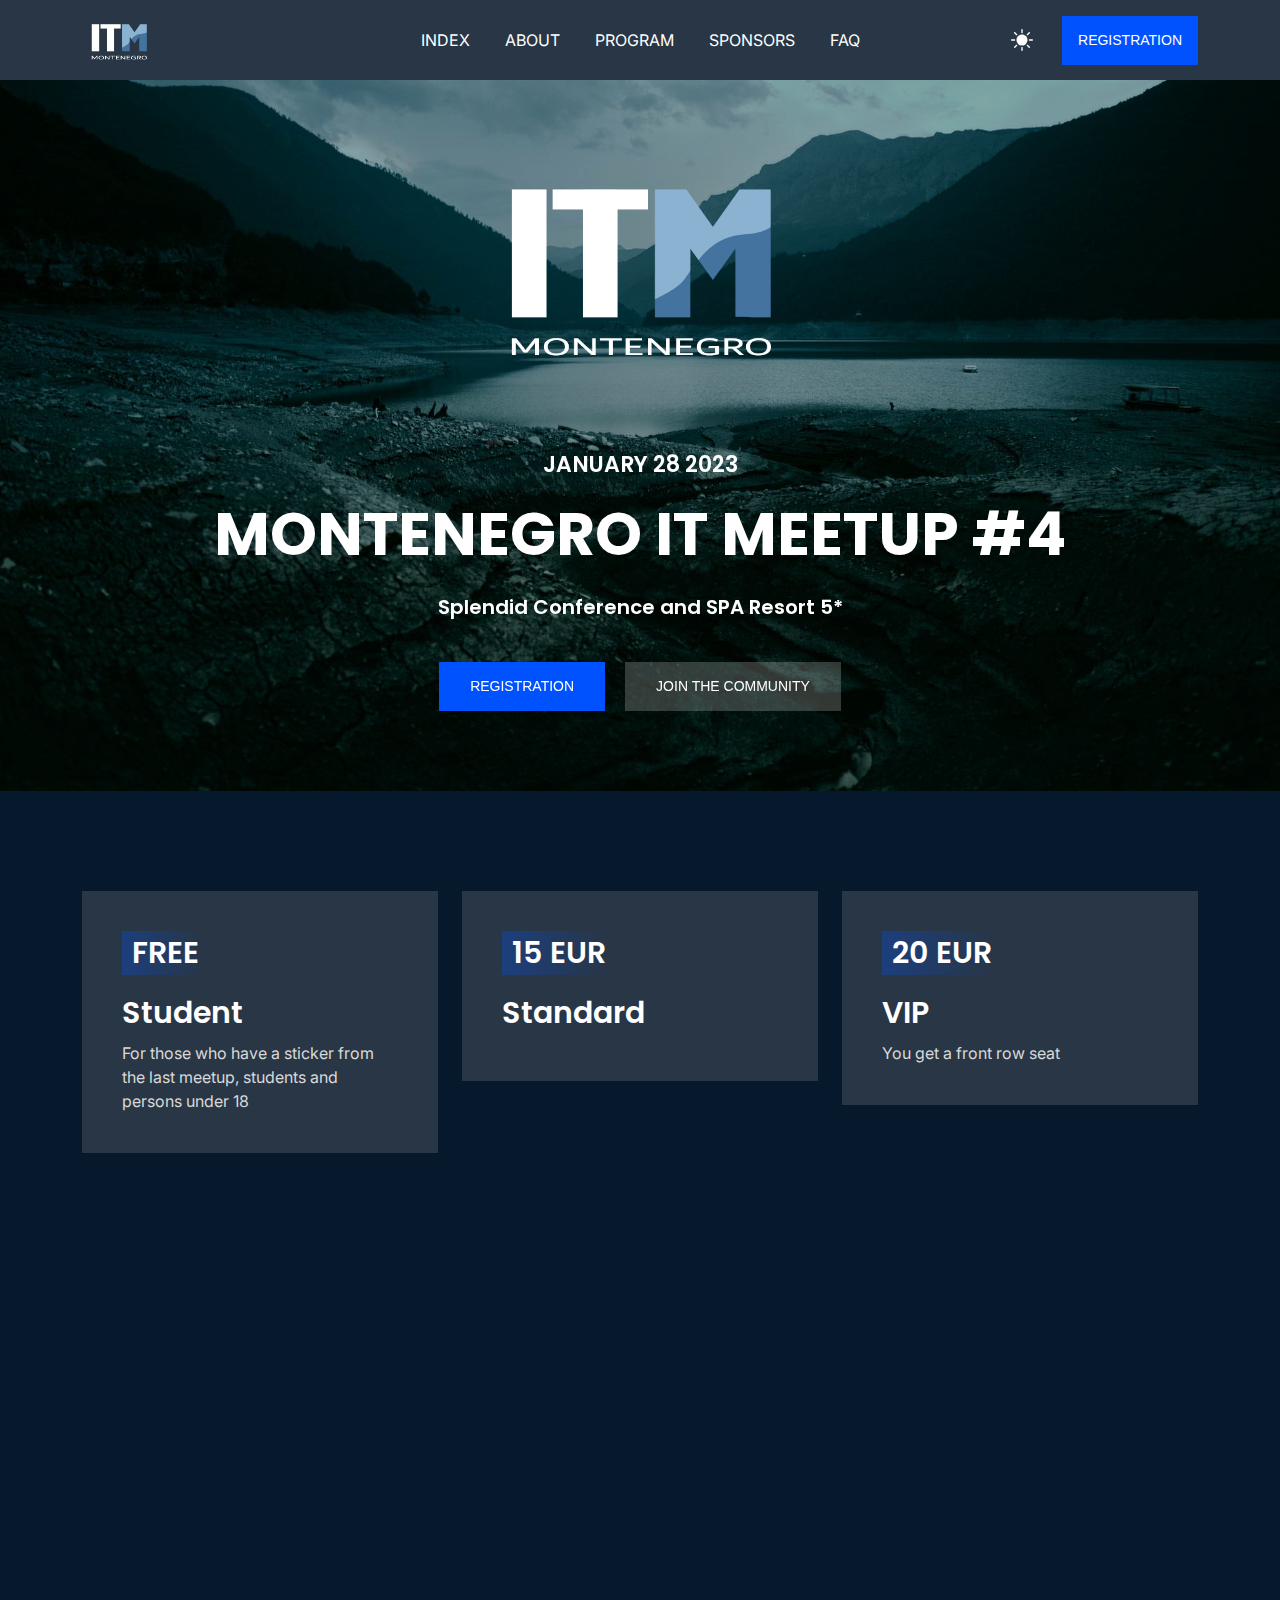
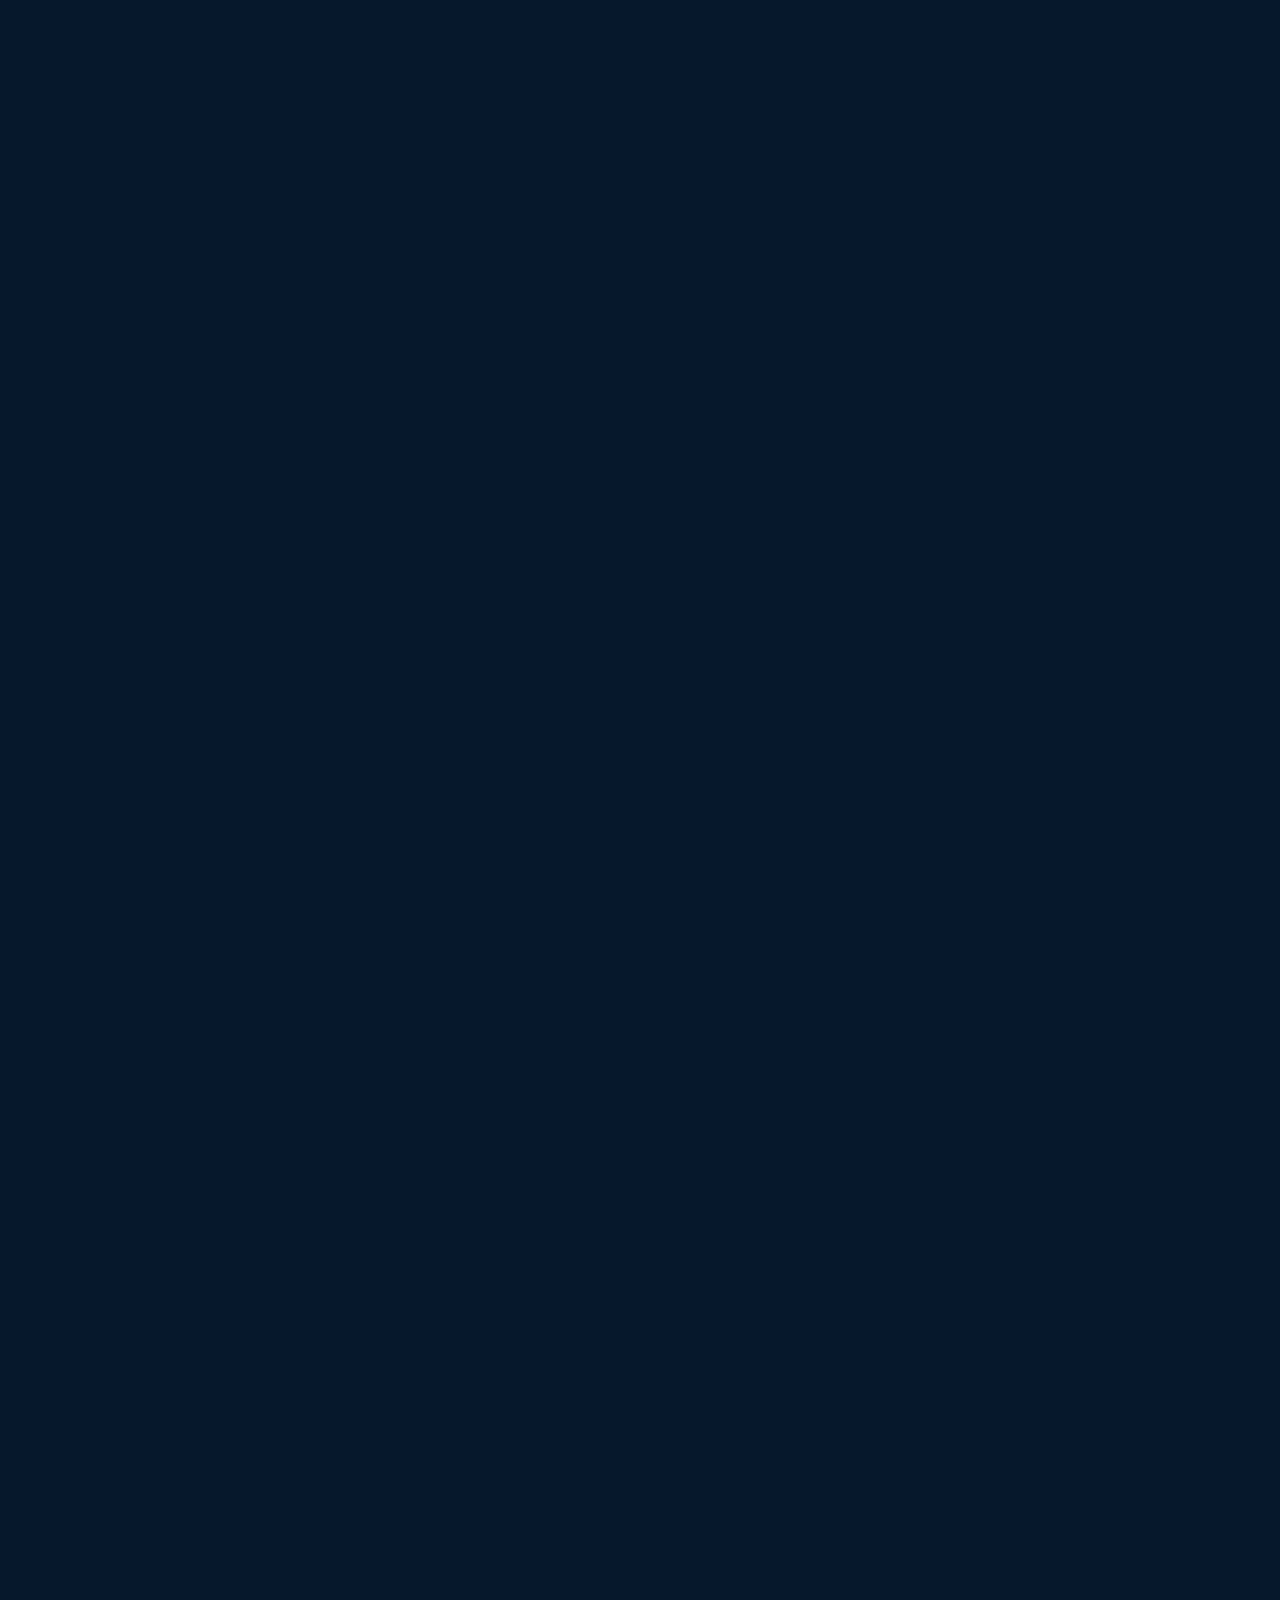
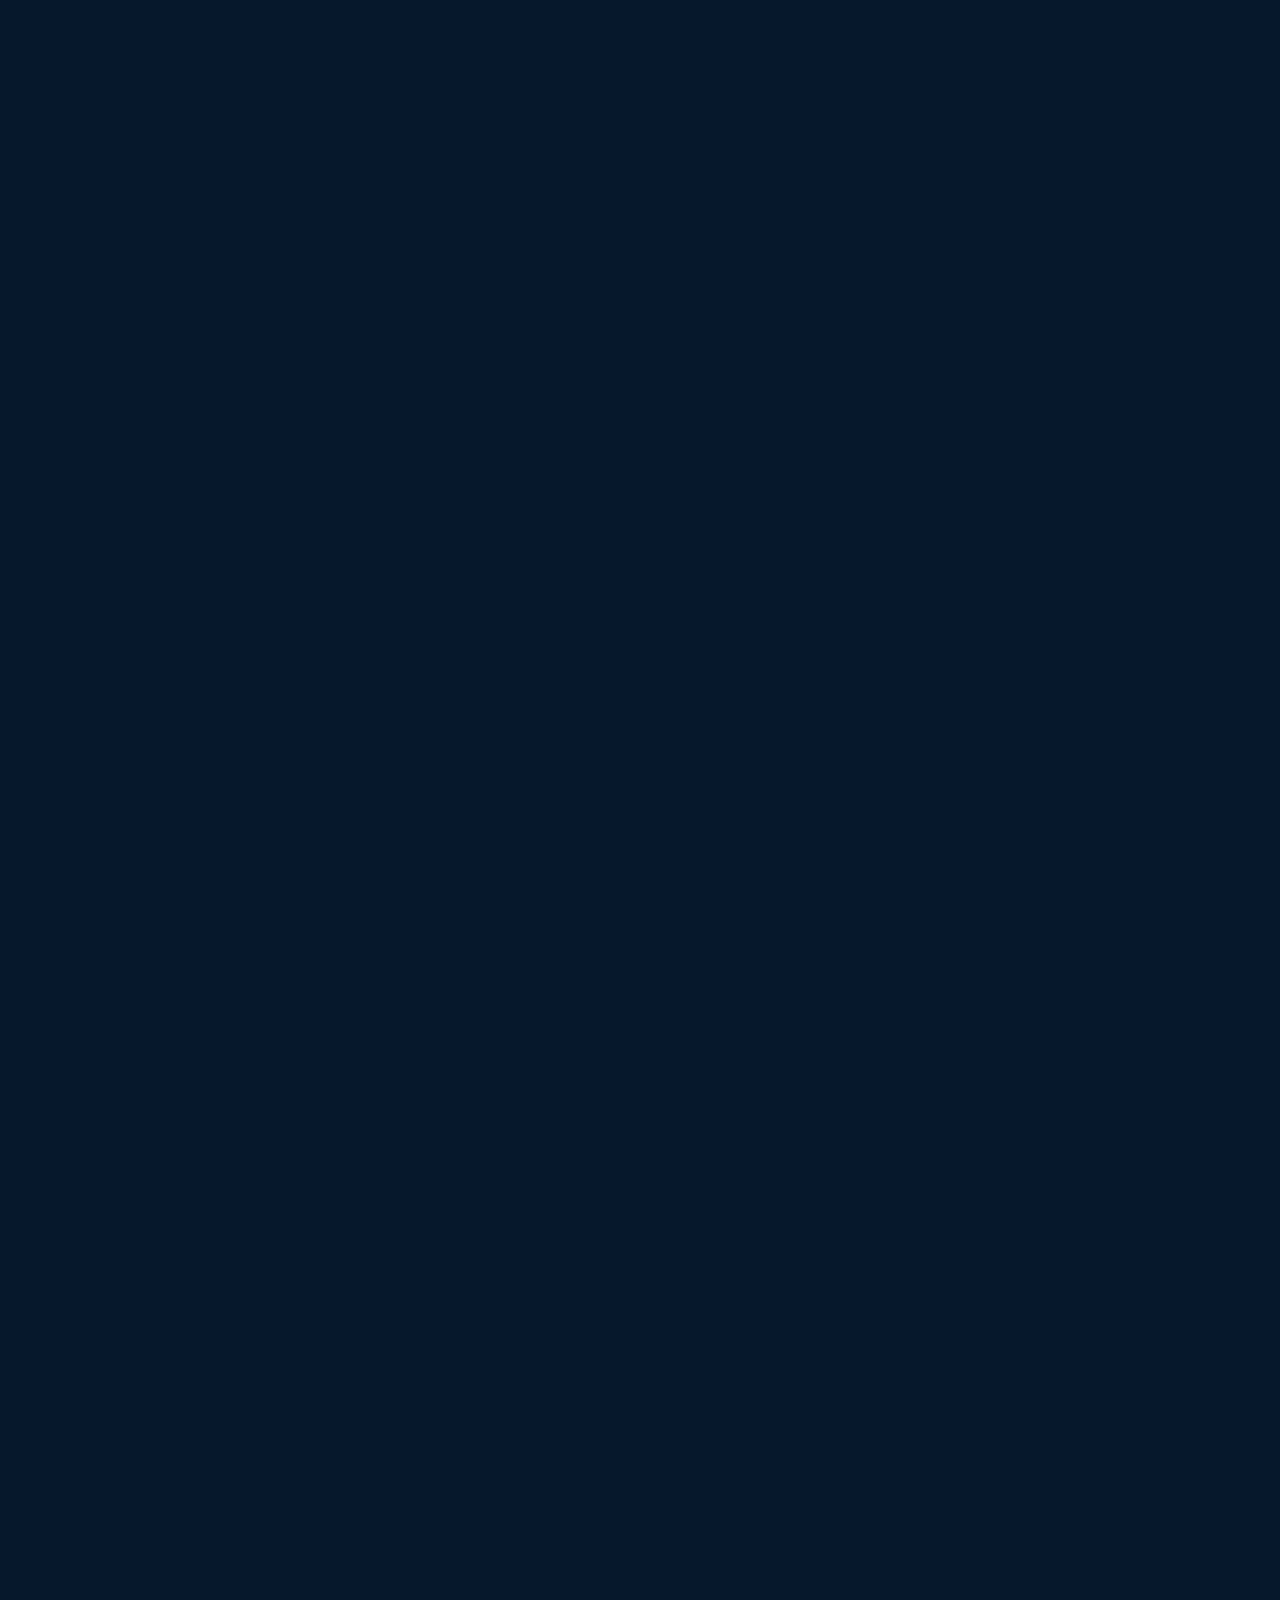
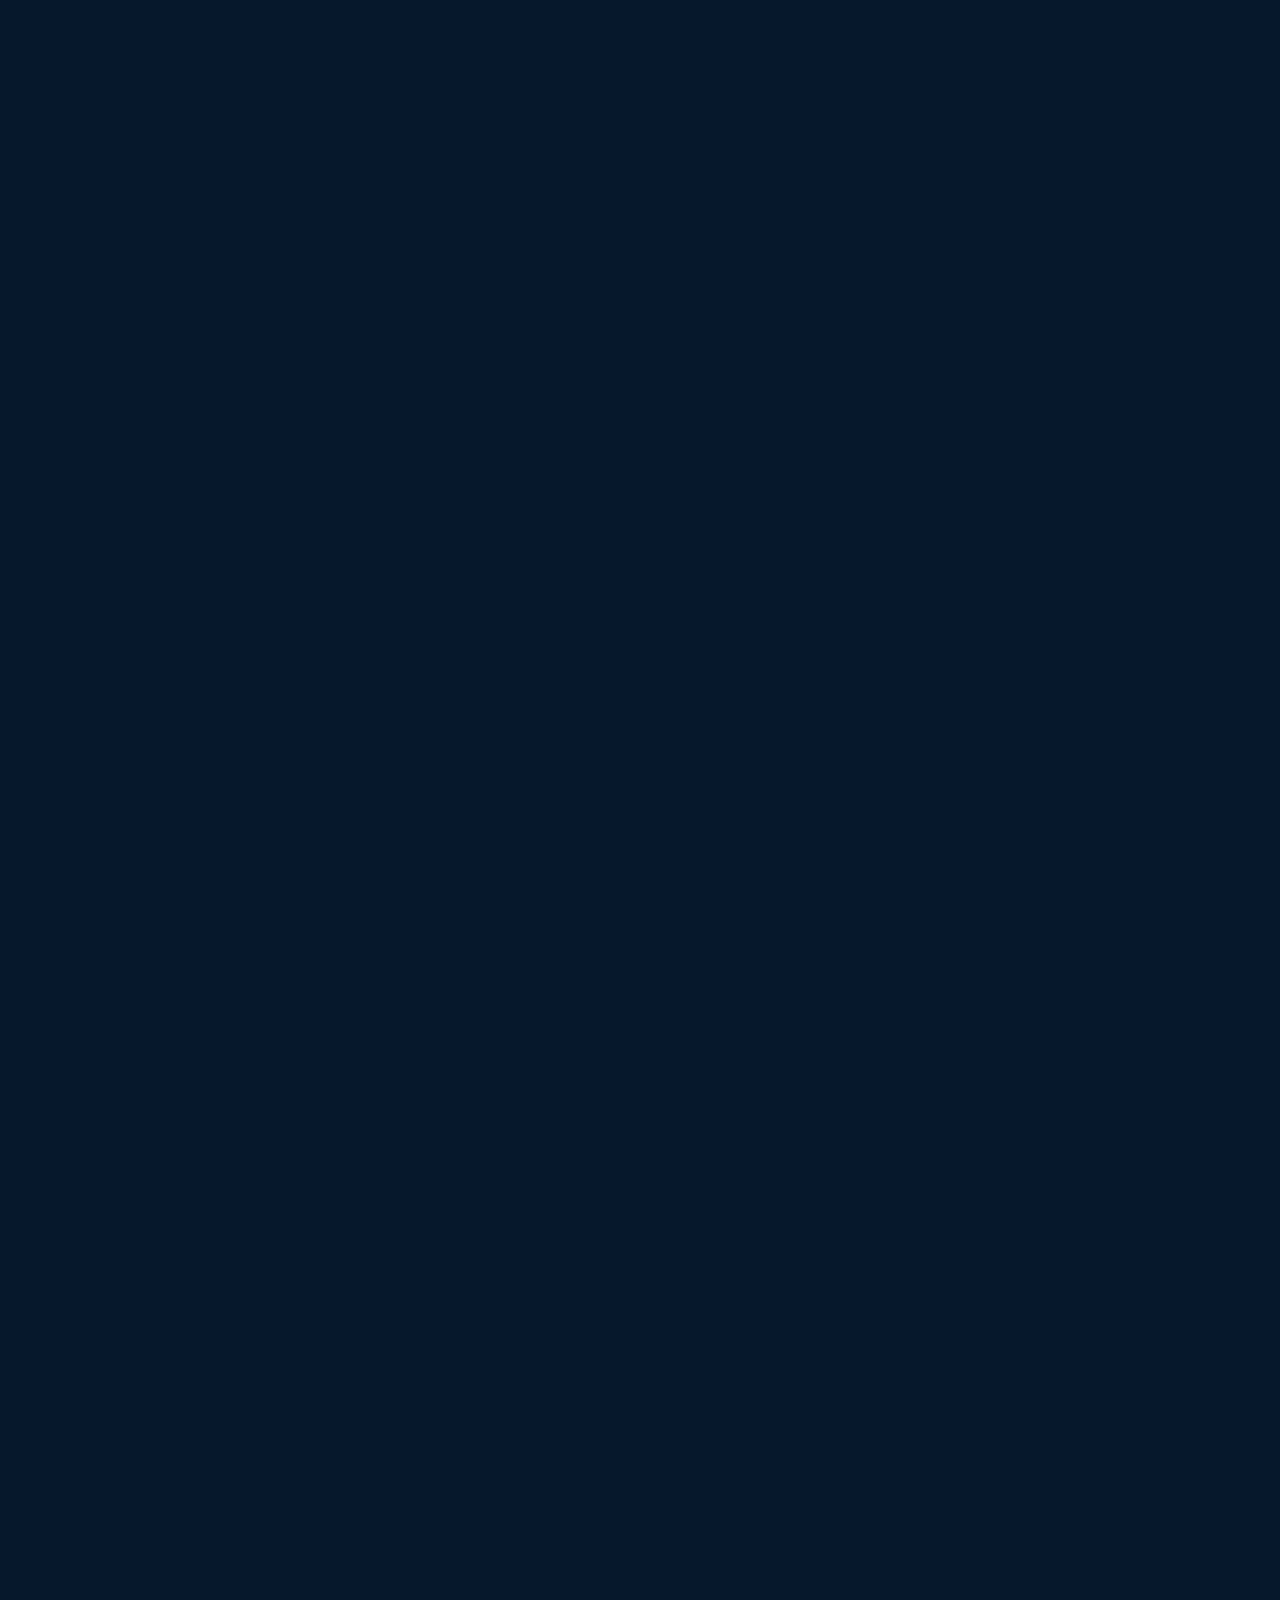
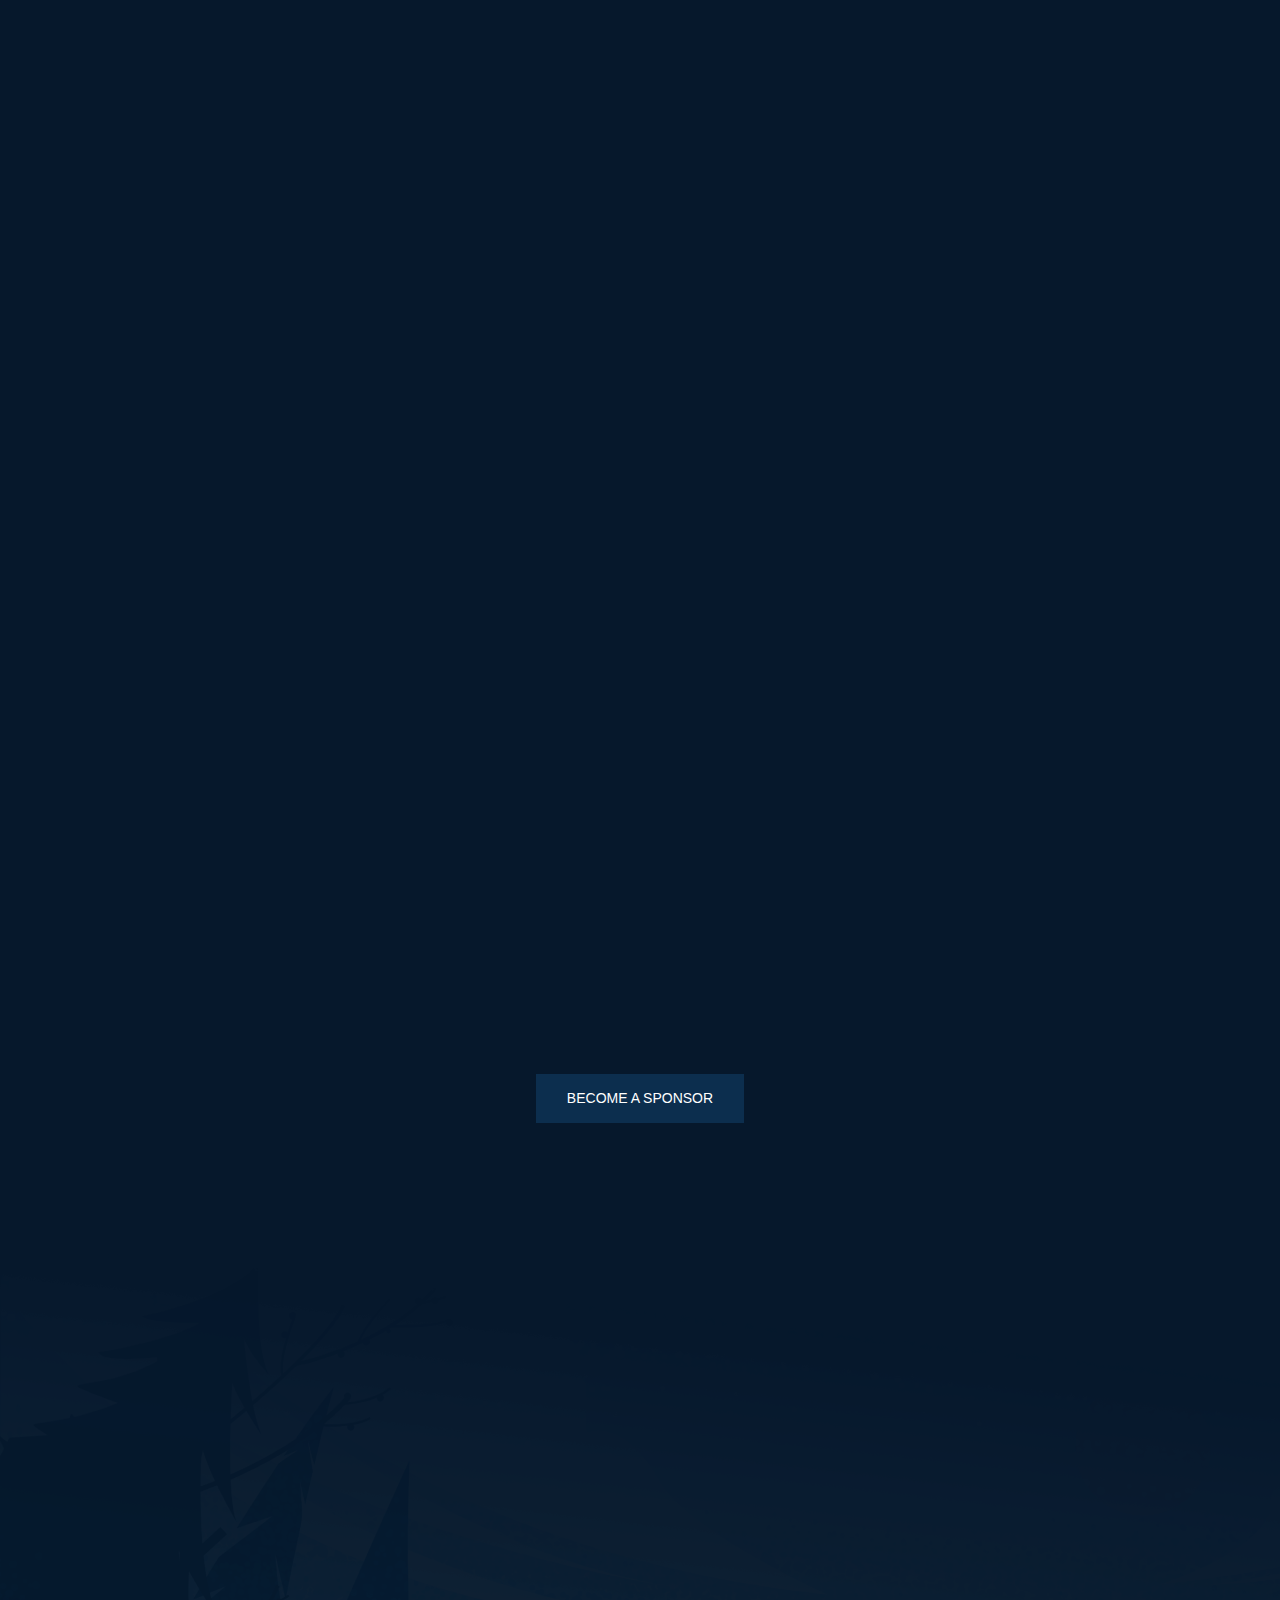
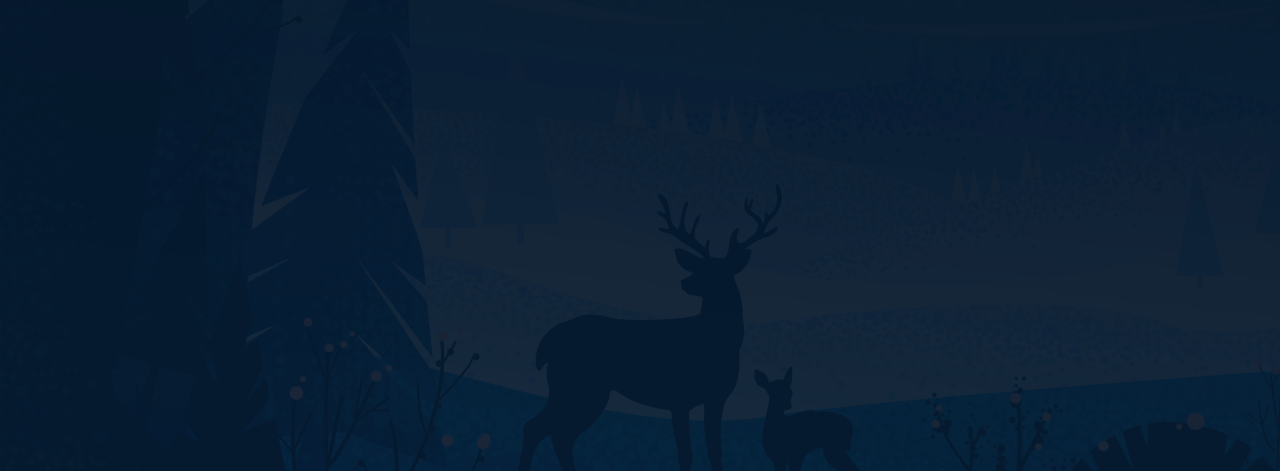
==== commit 91543a1a: "pre-release" ====
--- a/index.html
+++ b/index.html
@@ -116,7 +116,7 @@
                     <div class="cs-height_20 cs-height_lg_20"></div>
                     <h3 class="cs-iconbox_title cs-font_30 cs-font_24_sm cs-m0">Standard</h3>
                     <div class="cs-height_10 cs-height_lg_10"></div>
-                    <div class="cs-iconbox_subtitle">The price includes Coffee and Crausans</div>
+<!--                    <div class="cs-iconbox_subtitle">The price includes Coffee and Crausans</div>-->
                 </div>
                 <div class="cs-height_25 cs-height_lg_25"></div>
             </div>
@@ -126,7 +126,7 @@
                     <div class="cs-height_20 cs-height_lg_20"></div>
                     <h3 class="cs-iconbox_title cs-font_30 cs-font_24_sm cs-m0">VIP</h3>
                     <div class="cs-height_10 cs-height_lg_10"></div>
-                    <div class="cs-iconbox_subtitle">On top of that, you get a front row seat</div>
+                    <div class="cs-iconbox_subtitle">You get a front row seat</div>
                 </div>
                 <div class="cs-height_25 cs-height_lg_25"></div>
             </div>
@@ -190,7 +190,7 @@
         <div class="col-lg-3 col-6">
             <div class="cs-funfact cs-style1">
                 <div class="cs-font_60 cs-font_36_sm cs-m0 cs-primary_font cs-primary_color cs-heading_line_height cs-bold">
-                    <span data-count-to="500" class="odometer"></span>+</div>
+                    <span data-count-to="300" class="odometer"></span>+</div>
                 <p class="cs-m0 cs-font_30 cs-heading_line_height cs-font_22_sm">Members</p>
             </div>
             <div class="cs-height_25 cs-height_lg_25"></div>
@@ -198,7 +198,7 @@
         <div class="col-lg-3 col-6">
             <div class="cs-funfact cs-style1">
                 <div class="cs-font_60 cs-font_36_sm cs-m0 cs-primary_font cs-primary_color cs-heading_line_height cs-bold">
-                    <span data-count-to="201" class="odometer"></span></div>
+                    <span data-count-to="101" class="odometer"></span></div>
                 <p class="cs-m0 cs-font_30 cs-heading_line_height cs-font_22_sm">Pizza</p>
             </div>
             <div class="cs-height_25 cs-height_lg_25"></div>
@@ -206,7 +206,7 @@
         <div class="col-lg-3 col-6">
             <div class="cs-funfact cs-style1">
                 <div class="cs-font_60 cs-font_36_sm cs-m0 cs-primary_font cs-primary_color cs-heading_line_height cs-bold">
-                    <span data-count-to="152" class="odometer"></span>
+                    <span data-count-to="42" class="odometer"></span>
                 </div>
                 <p class="cs-m0 cs-font_30 cs-heading_line_height cs-font_22_sm">Prize</p>
             </div>
@@ -215,7 +215,7 @@
         <div class="col-lg-3 col-6">
             <div class="cs-funfact cs-style1">
                 <div class="cs-font_60 cs-font_36_sm cs-m0 cs-primary_font cs-primary_color cs-heading_line_height cs-bold">
-                    <span data-count-to="12" class="odometer"></span></div>
+                    <span data-count-to="11" class="odometer"></span></div>
                 <p class="cs-m0 cs-font_30 cs-heading_line_height cs-font_22_sm">Speakers</p>
             </div>
             <div class="cs-height_25 cs-height_lg_25"></div>
@@ -250,6 +250,7 @@
                             <div class="cs-height_25 cs-height_lg_25"></div>
                             <div class="cs-member_info">
                                 <h2 class="cs-font_22 cs-font_16_sm cs-m0">Olga Arifulina</h2>
+                                <h2 class="cs-font_16 cs-font_16_sm cs-m0">Startup and IT Project Executive</h2>
                                 <div class="cs-height_5 cs-height_lg_5"></div>
                                 <p class="cs-m0">Startup for Startups or How to Rock the Community</p>
                                 <div class="cs-height_20 cs-height_lg_20"></div>
@@ -274,12 +275,10 @@
                             <div class="cs-height_25 cs-height_lg_25"></div>
                             <div class="cs-member_info cs-div_center">
                                 <h2 class="cs-font_22 cs-font_16_sm cs-m0">Darya Dainiak</h2>
+                                <h2 class="cs-font_16 cs-font_16_sm cs-m0">Co-founder PSYVERSE</h2>
                                 <div class="cs-height_5 cs-height_lg_5"></div>
-                                <p class="cs-m0">Corporate Psychology Trends. PSYVERSE</p>
+                                <p class="cs-m0">Corporate Psychology Trends.</p>
                                 <div class="cs-height_20 cs-height_lg_20"></div>
-<!--                                <div class="cs-btn_group cs-btn_center">-->
-<!--                                    <a href="member_sher.html" class="cs-btn cs-btn_filed cs-primary_btn"><span>Read more</span></a>-->
-<!--                                </div>-->
                             </div>
                             <div class="cs-btn_group cs-btn_center">
                                 <a href="member_daria.html" class="cs-btn cs-btn_filed cs-primary_btn"><span>Read more</span></a>
@@ -302,6 +301,7 @@
                             <div class="cs-height_25 cs-height_lg_25"></div>
                             <div class="cs-member_info cs-div_center">
                                 <h2 class="cs-font_22 cs-font_16_sm cs-m0">Anastasiya Zemlyanskaya</h2>
+                                <h2 class="cs-font_16 cs-font_16_sm cs-m0">PM @ TailBook</h2>
                                 <div class="cs-height_5 cs-height_lg_5"></div>
                                 <p class="cs-m0">TailBook is a service that helps people to improve the lives of homeless animals in Montenegro in many ways. </p>
                                 <div class="cs-height_20 cs-height_lg_20"></div>
@@ -335,10 +335,11 @@
                     <div class="cs-height_30 cs-height_lg_15"></div>
                     <div class="cs-slide">
                         <div class="cs-team cs-style1 cs-type1 text-center">
-                            <div class="cs-member_thumb" data-src="https://media-exp1.licdn.com/dms/image/C4E03AQHV8hV6-F-NXQ/profile-displayphoto-shrink_200_200/0/1620578978721?e=1673481600&v=beta&t=JFiv3mbqpetRyLWnkseKkcp0WZ-q3D-aE-O4Uj-gTRU"></div>
+                            <div class="cs-member_thumb" data-src="assets/image/member_sukhov.jpg"></div>
                             <div class="cs-height_25 cs-height_lg_25"></div>
                             <div class="cs-member_info cs-div_center">
                                 <h2 class="cs-font_22 cs-font_16_sm cs-m0">Evgeny Sukhov</h2>
+                                <h2 class="cs-font_16 cs-font_16_sm cs-m0">PM @ AlarStudios</h2>
                                 <div class="cs-height_5 cs-height_lg_5"></div>
                                 <p class="cs-m0">Simple solutions to improve a process for the every player in a Project.</p>
                                 <div class="cs-height_20 cs-height_lg_20"></div>
@@ -362,6 +363,7 @@
                             <div class="cs-height_25 cs-height_lg_25"></div>
                             <div class="cs-member_info cs-div_center">
                                 <h2 class="cs-font_22 cs-font_16_sm cs-m0">Anastasia Rezhepp</h2>
+                                <h2 class="cs-font_16 cs-font_16_sm cs-m0">Head of Design Studio @ DataArt</h2>
                                 <div class="cs-height_5 cs-height_lg_5"></div>
                                 <p class="cs-m0">The fight between whale and elephant, or How we made a new corporate website</p>
                                 <div class="cs-height_20 cs-height_lg_20"></div>
@@ -394,10 +396,11 @@
                     <div class="cs-height_30 cs-height_lg_15"></div>
                     <div class="cs-slide">
                         <div class="cs-team cs-style1 cs-type1 text-center">
-                            <div class="cs-member_thumb" data-src="https://media.licdn.com/dms/image/C4D03AQFuvjPqaMV4ig/profile-displayphoto-shrink_400_400/0/1660566785379?e=1678924800&v=beta&t=OJ8pSNjn1budyv1glSezRrZBFEN3__Bo00cYcbeGqvw"></div>
+                            <div class="cs-member_thumb" data-src="assets/image/member_alex_m.jpg"></div>
                             <div class="cs-height_25 cs-height_lg_25"></div>
                             <div class="cs-member_info cs-div_center">
                                 <h2 class=" cs-font_22 cs-font_16_sm cs-m0">Aleksandr Meshkov</h2>
+                                <h2 class=" cs-font_16 cs-font_16_sm cs-m0">QA director @ FirstLine Software</h2>
                                 <div class="cs-height_5 cs-height_lg_5"></div>
                                 <p class="cs-m0">Behavior Driven Testing vs. Model Based Testing. Pros and Cons.</p>
                                 <div class="cs-height_20 cs-height_lg_20"></div>
@@ -423,6 +426,7 @@
                             <div class="cs-height_25 cs-height_lg_25"></div>
                             <div class="cs-member_info">
                                 <h2 class="cs-font_22 cs-font_16_sm cs-m0">Stanislav Vasenkov</h2>
+                                <h2 class="cs-font_16 cs-font_16_sm cs-m0">Founder @ QA.GURU, QA.HR, Autotests.cloud</h2>
                                 <div class="cs-height_5 cs-height_lg_5"></div>
                                 <p class="cs-m0">Full test automation project from scratch</p>
 
@@ -500,10 +504,11 @@
                     <div class="cs-height_30 cs-height_lg_15"></div>
                     <div class="cs-slide">
                         <div class="cs-team cs-style1 cs-type1 text-center">
-                            <div class="cs-member_thumb" data-src="https://media-exp1.licdn.com/dms/image/C4E03AQFqwOgy4P7N2w/profile-displayphoto-shrink_200_200/0/1568738134604?e=1673481600&v=beta&t=uYt2AL5sydH0doCpyB7y6In7aCU0qmQerlulhCPqyCA"></div>
+                            <div class="cs-member_thumb" data-src="assets/image/member_nick.jpg"></div>
                             <div class="cs-height_25 cs-height_lg_25"></div>
                             <div class="cs-member_info cs-div_center">
                                 <h2 class="cs-font_22 cs-font_16_sm cs-m0">Nick Wilger</h2>
+                                <h2 class="cs-font_16 cs-font_16_sm cs-m0"> Founder & CEO @ Effycient Accelerator</h2>
                                 <div class="cs-height_5 cs-height_lg_5"></div>
                                 <p class="cs-m0">How to Become a No-Code God</p>
                                 <div class="cs-height_20 cs-height_lg_20"></div>
@@ -567,9 +572,9 @@
                                 <div class="cs-height_5 cs-height_lg_5"></div>
                                 <p class="cs-m0">Modern Apprenticeship: Technology careers shouldn't need a college degree</p>
                                 <div class="cs-height_20 cs-height_lg_20"></div>
-                                <!--                                <div class="cs-btn_group cs-btn_center">-->
-                                <!--                                    <a href="member_anastasia.html" class="cs-btn cs-btn_filed cs-primary_btn"><span>Read more</span></a>-->
-                                <!--                                </div>-->
+                                <div class="cs-btn_group cs-btn_center">
+                                    <a href="member_donovan.html" class="cs-btn cs-btn_filed cs-primary_btn"><span>Read more</span></a>
+                                </div>
                             </div>
                         </div>
                     </div><!-- .cs-slide -->
@@ -588,6 +593,7 @@
                             <div class="cs-height_25 cs-height_lg_25"></div>
                             <div class="cs-member_info cs-div_center">
                                 <h2 class=" cs-font_22 cs-font_16_sm cs-m0">Dmitry Sher</h2>
+                                <h2 class=" cs-font_16 cs-font_16_sm cs-m0"> Tech Lead @ Turing.com </h2>
                                 <div class="cs-height_5 cs-height_lg_5"></div>
                                 <p class="cs-m0">Working remotely for US-based companies and startups</p>
                                 <div class="cs-height_20 cs-height_lg_20"></div>
@@ -718,7 +724,7 @@
 
         <div class="cs-height_50 cs-height_lg_30"></div>
         <div class="row wow fadeIn" data-wow-duration="1s" data-wow-delay="0.4s">
-            <div class="col-lg-6 col-sm-12">
+            <div class="col-lg-4 col-sm-12">
                 <div class="cs-team cs-style1 text-center ">
                     <div class="cs-slide">
                         <img src="assets/image/logo_a3d.png" alt="Member" class="cs-hide_dark" style="width: 250px;">
@@ -726,11 +732,19 @@
                     </div>
                 </div>
             </div>
-            <div class="col-lg-6 col-sm-12">
+            <div class="col-lg-4 col-sm-12">
                 <div class="cs-team cs-style1 text-center ">
                     <div class="cs-slide">
                         <img src="assets/image/logo_fls_white.png" alt="Member" class="cs-hide_dark" style="width: 200px;">
                         <img src="assets/image/logo_fls.png" alt="Member" class="cs-hide_white" style="width: 200px;">
+                    </div>
+                </div>
+            </div>
+            <div class="col-lg-4 col-sm-12">
+                <div class="cs-team cs-style1 text-center ">
+                    <div class="cs-slide">
+                        <img src="assets/image/logo_customertimes.svg" alt="Member" class="cs-hide_dark" style="width: 295px;">
+                        <img src="assets/image/logo_customertimes_white.svg" alt="Member" class="cs-hide_white" style="width: 295px;  padding-top: 50px">
                     </div>
                 </div>
             </div>
@@ -877,7 +891,6 @@
             </div>
         </div>
         <div class="cs-height_50 cs-height_lg_30"></div>
-
 
         <div class="row wow fadeIn" data-wow-duration="1s" data-wow-delay="0.4s">
 <!--            <div class="col-lg-3 col-sm-6">-->
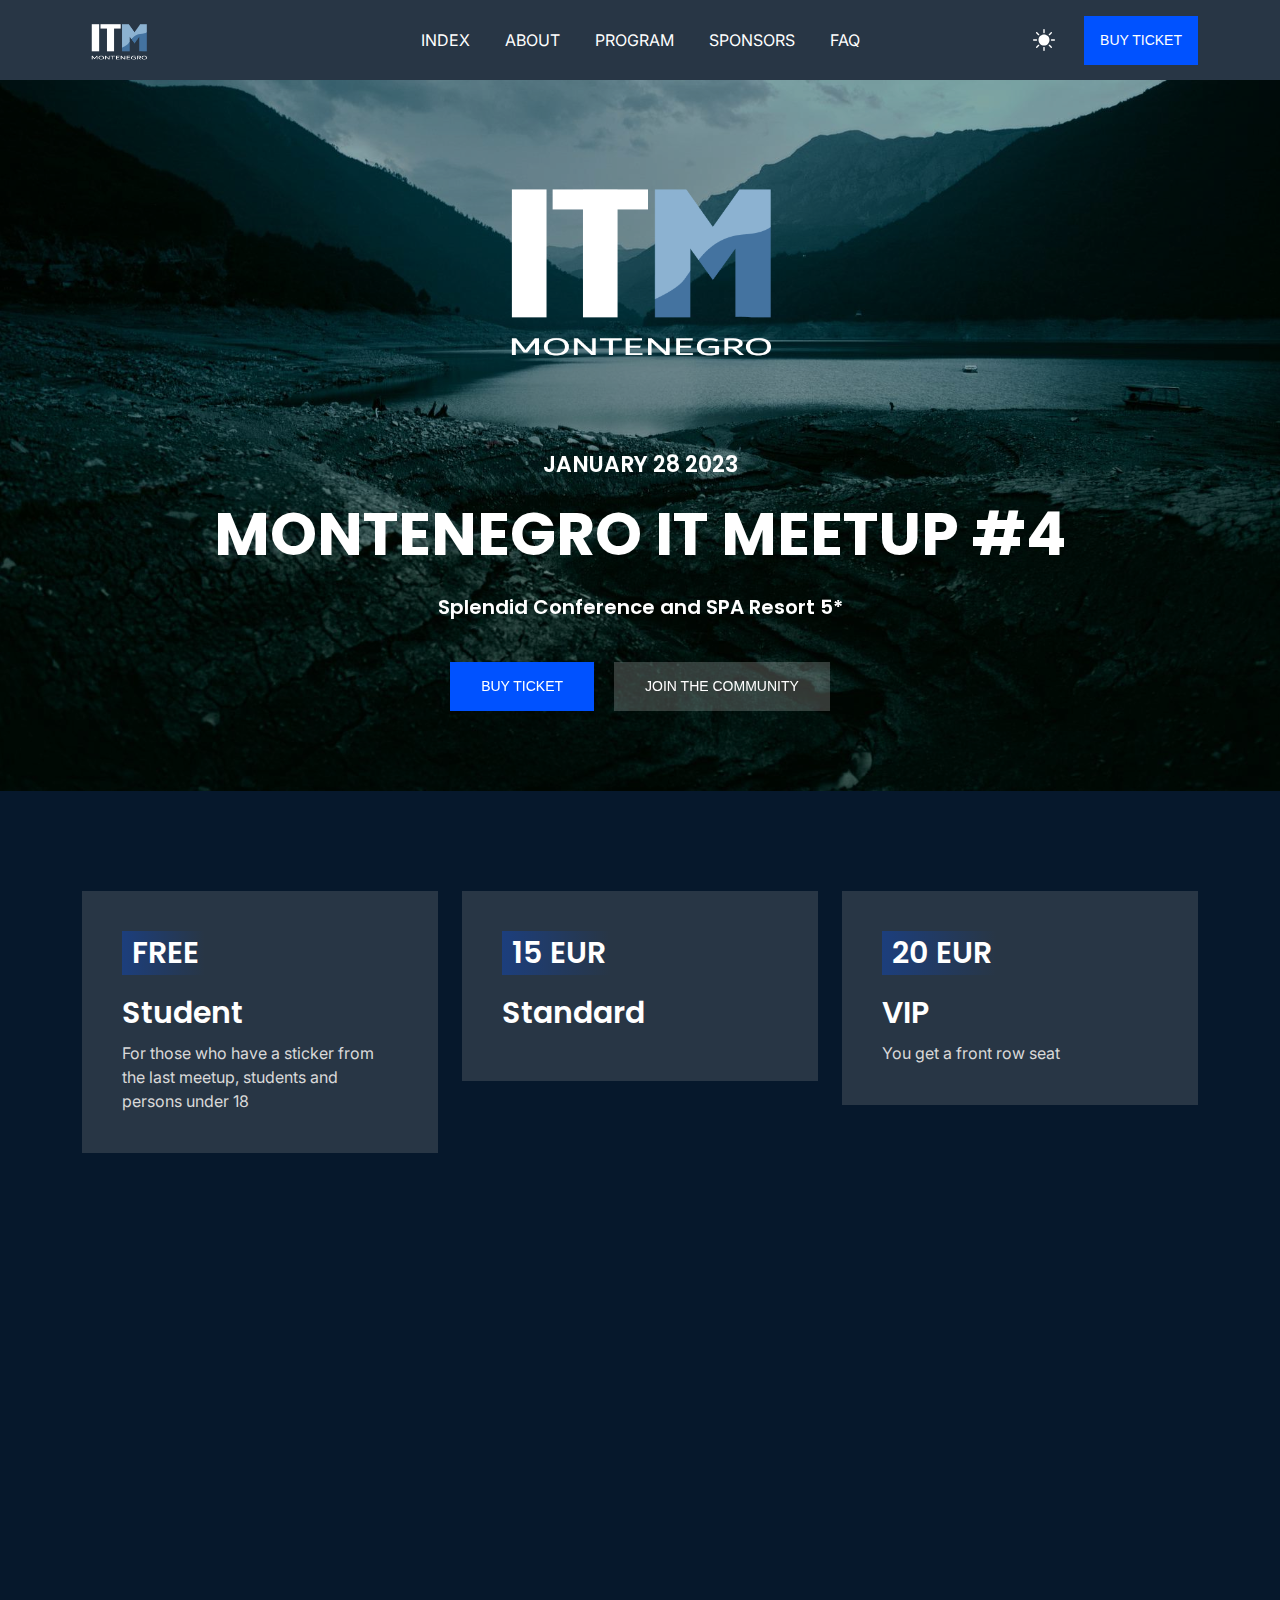
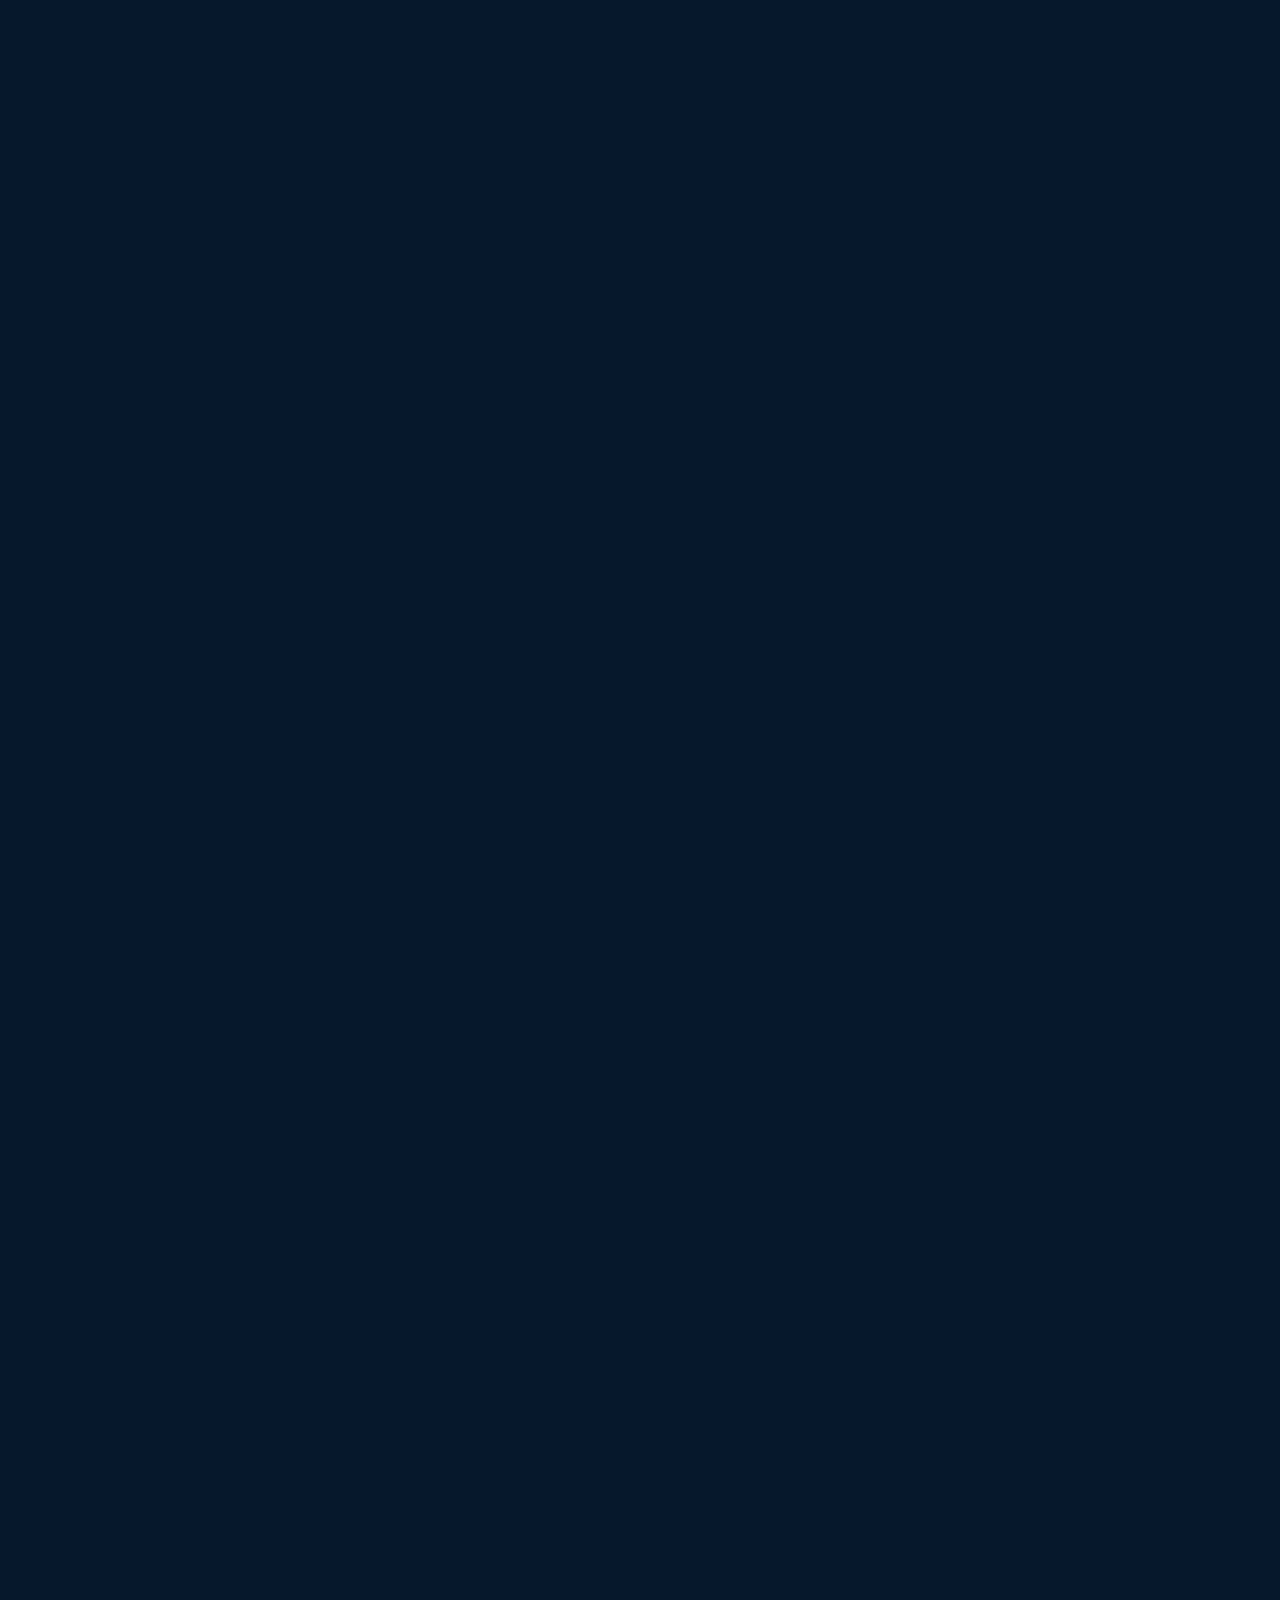
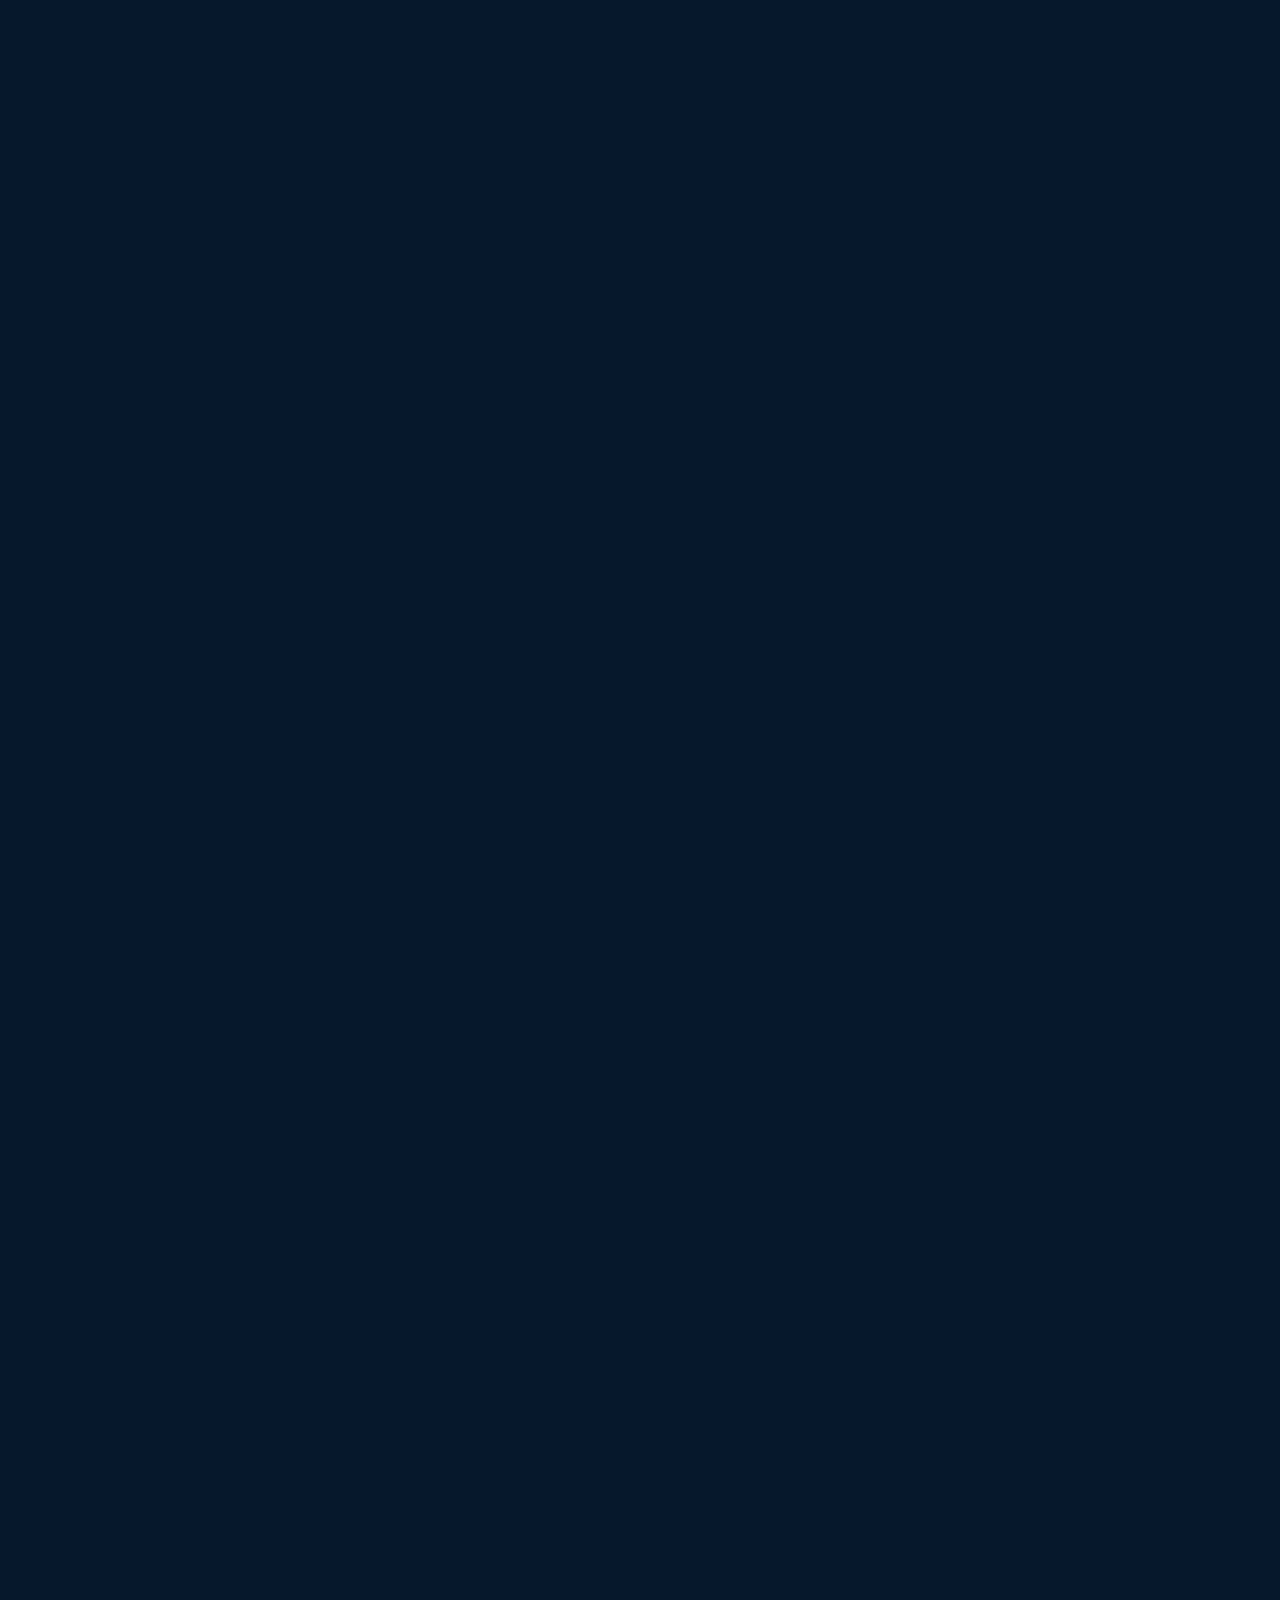
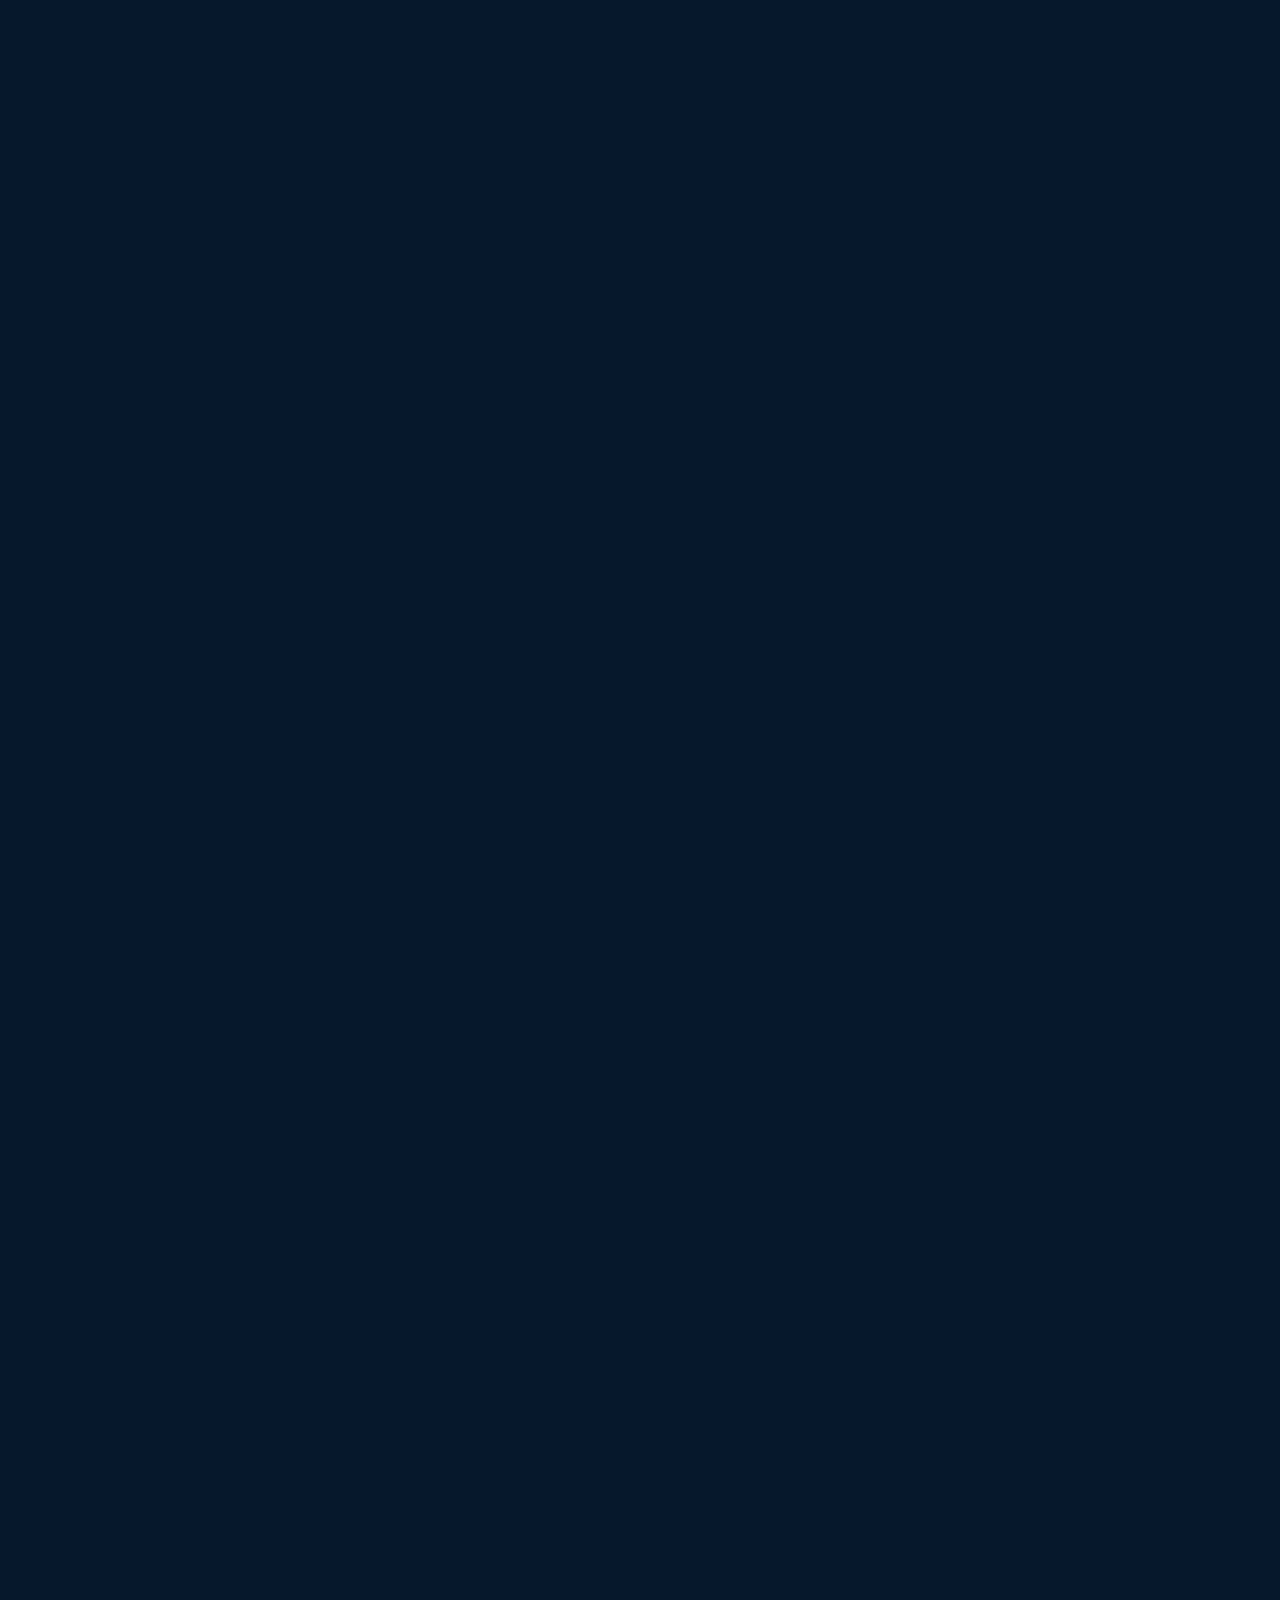
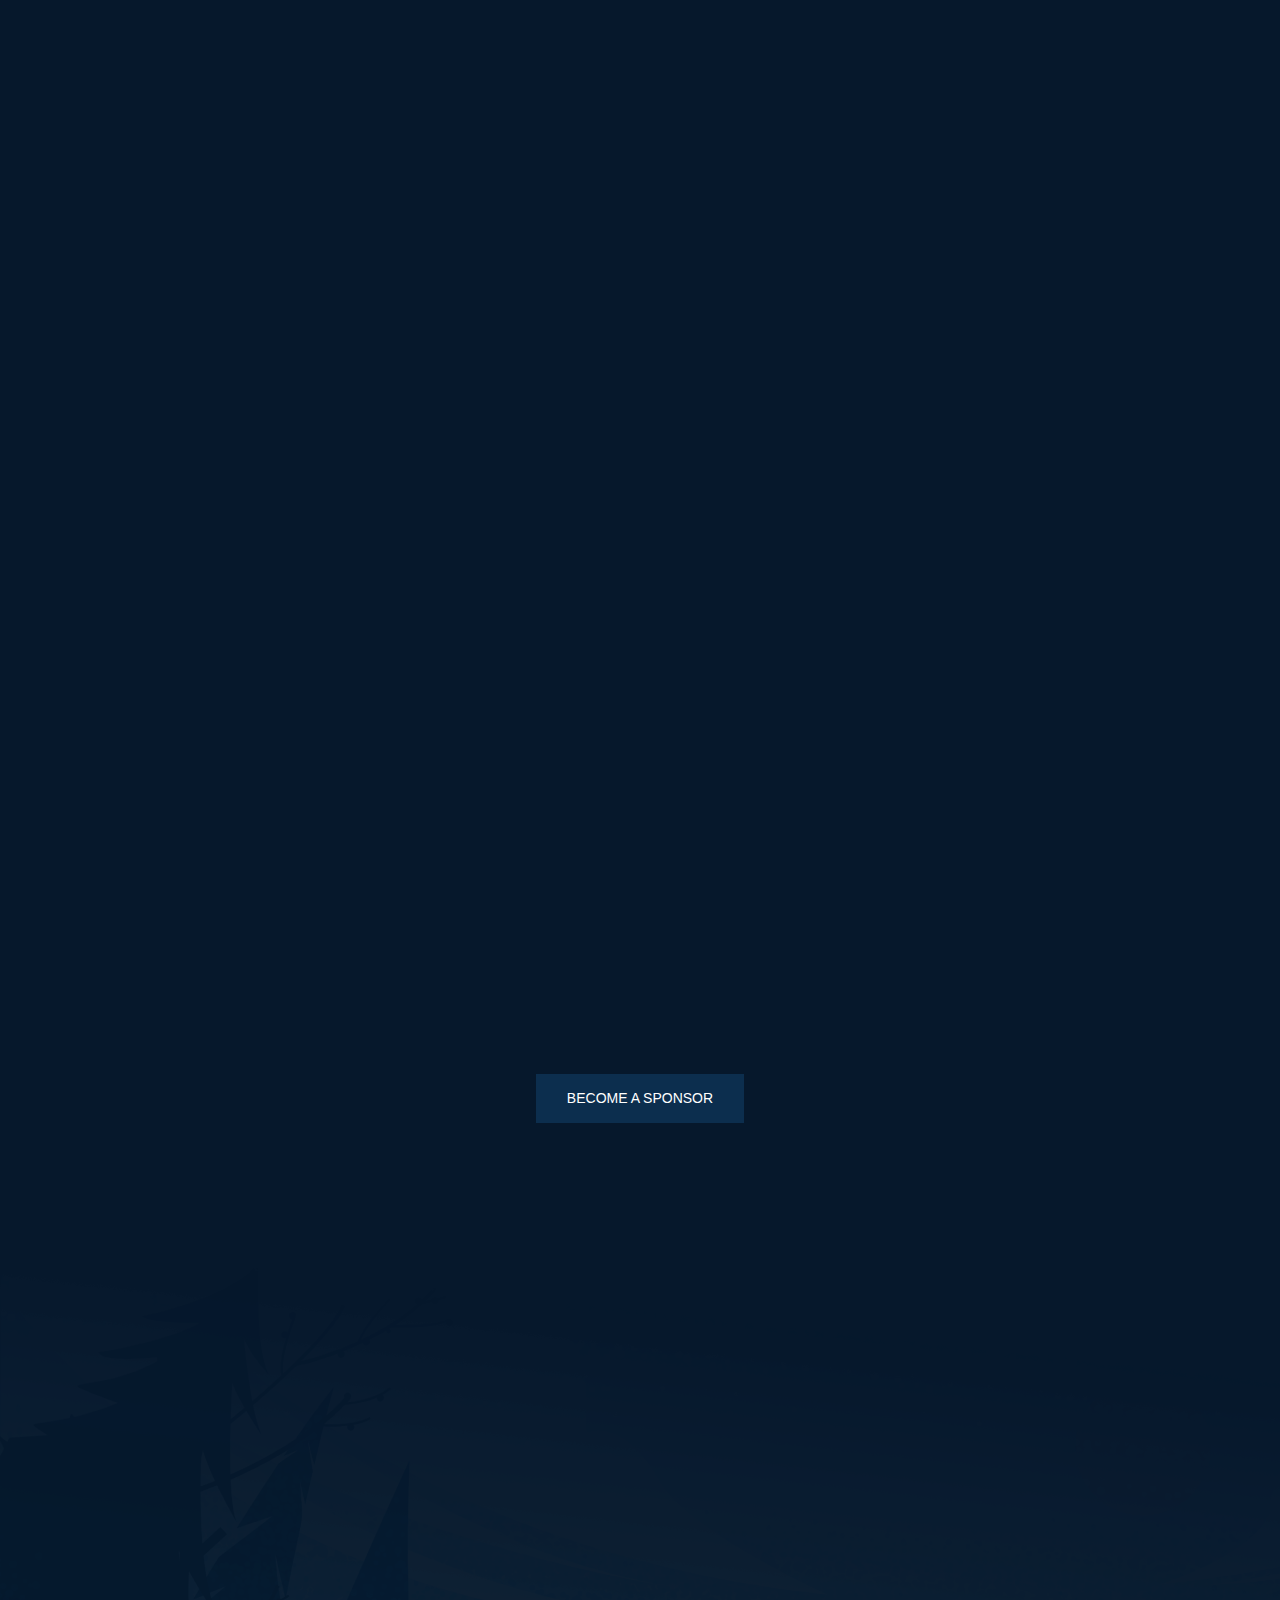
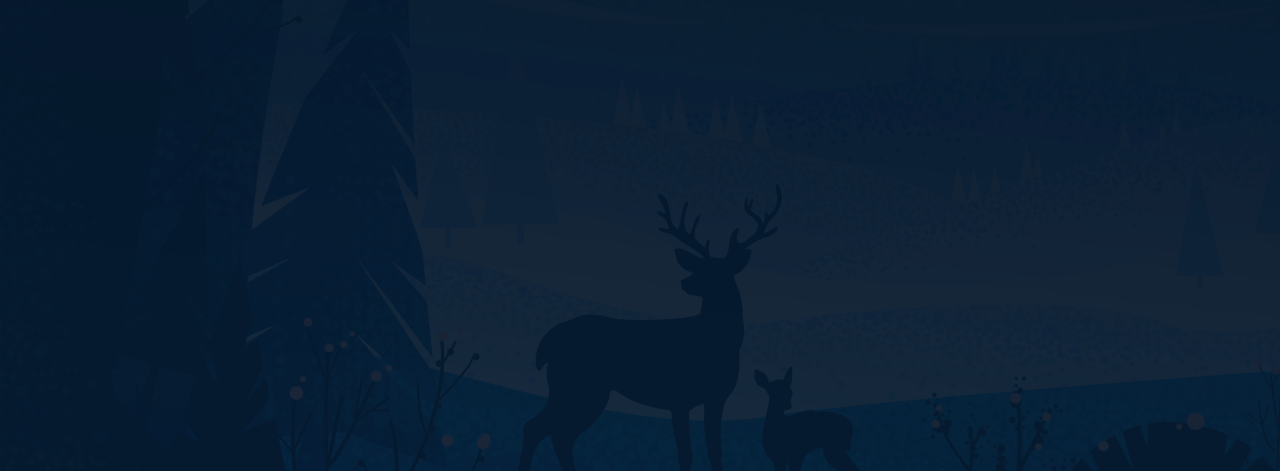
==== commit fd427cfc: "release" ====
--- a/index.html
+++ b/index.html
@@ -66,7 +66,7 @@
                     </svg>
                         </span>
                         <div class="cs-btn_group">
-                            <a href="https://forms.gle/1fXB3s7Eex1DGgB2A" target="_blank" class="cs-btn cs-btn_filed cs-accent_btn"><span>Registration</span></a>
+                            <a href="https://eventix.shop/3uwyv7fg" target="_blank" class="cs-btn cs-btn_filed cs-accent_btn"><span>BUY TICKET</span></a>
                         </div>
                     </div>
                 </div>
@@ -88,7 +88,7 @@
             <h1 class="cs-hero_title text-uppercase cs-font_60 cs-font_36_sm cs-bold">MONTENEGRO IT MEETUP #4</h1>
             <h3 class="cs-hero_subtitle cs-font_20 cs-font_16_sm cs-body_line_height">Splendid Conference and SPA Resort 5*</h3>
             <div class="cs-btn_group">
-              <a href="https://forms.gle/1fXB3s7Eex1DGgB2A" class="cs-btn cs-btn_filed cs-accent_btn" target="_blank"><span>Registration</span></a>
+              <a href="https://eventix.shop/3uwyv7fg" class="cs-btn cs-btn_filed cs-accent_btn" target="_blank"><span>BUY TICKET</span></a>
               <a href="https://t.me/montenegro_it_en" class="cs-btn cs-color1"><span>Join the community</span></a>
             </div>
         </div>
@@ -157,7 +157,7 @@
                     </p>
                     <div class="cs-height_20 cs-height_lg_20"></div>
                     <div class="cs-btn_group">
-                        <a href="https://forms.gle/1fXB3s7Eex1DGgB2A" target="_blank" class="cs-btn cs-btn_filed cs-primary_btn"><span>Registration</span></a>
+                        <a href="https://eventix.shop/3uwyv7fg" target="_blank" class="cs-btn cs-btn_filed cs-primary_btn"><span>BUY TICKET</span></a>
                     </div>
 
                 </div>
@@ -365,7 +365,7 @@
                                 <h2 class="cs-font_22 cs-font_16_sm cs-m0">Anastasia Rezhepp</h2>
                                 <h2 class="cs-font_16 cs-font_16_sm cs-m0">Head of Design Studio @ DataArt</h2>
                                 <div class="cs-height_5 cs-height_lg_5"></div>
-                                <p class="cs-m0">The fight between whale and elephant, or How we made a new corporate website</p>
+                                <p class="cs-m0">The fight between whale and elephant, or How we made a new corporate website. </p>
                                 <div class="cs-height_20 cs-height_lg_20"></div>
                                 <div class="cs-btn_group cs-btn_center">
                                     <a href="member_anastasia.html" class="cs-btn cs-btn_filed cs-primary_btn"><span>Read more</span></a>
@@ -428,7 +428,7 @@
                                 <h2 class="cs-font_22 cs-font_16_sm cs-m0">Stanislav Vasenkov</h2>
                                 <h2 class="cs-font_16 cs-font_16_sm cs-m0">Founder @ QA.GURU, QA.HR, Autotests.cloud</h2>
                                 <div class="cs-height_5 cs-height_lg_5"></div>
-                                <p class="cs-m0">Full test automation project from scratch</p>
+                                <p class="cs-m0">Full test automation project from scratch. </p>
 
                                 <div class="cs-height_20 cs-height_lg_20"></div>
                                 <div class="cs-btn_group cs-btn_center">
@@ -464,7 +464,7 @@
                     <div class="cs-height_20 cs-height_lg_20"></div>
                     <h3 class="cs-iconbox_title cs-font_22 cs-font_20_sm cs-m0 cs-white_color">Bazar Break</h3>
                     <div class="cs-height_10 cs-height_lg_10"></div>
-                    <div class="cs-iconbox_subtitle cs-white_color">Company representatives will be at their booths, and you can ask them questions</div>
+                    <div class="cs-iconbox_subtitle cs-white_color">Company representatives will be at their booths, and you can ask them questions.</div>
                 </div>
                 <div class="cs-height_25 cs-height_lg_25"></div>
             </div>
@@ -480,7 +480,7 @@
                     <div class="cs-height_20 cs-height_lg_20"></div>
                     <h3 class="cs-iconbox_title cs-font_22 cs-font_20_sm cs-m0 cs-white_color">Pizza Break</h3>
                     <div class="cs-height_10 cs-height_lg_10"></div>
-                    <div class="cs-iconbox_subtitle cs-white_color">Pizza, drinks will be waiting for you at the exit of the hall</div>
+                    <div class="cs-iconbox_subtitle cs-white_color">Pizza, drinks will be waiting for you at the exit of the hall.</div>
                 </div>
                 <div class="cs-height_25 cs-height_lg_25"></div>
             </div>
@@ -510,7 +510,7 @@
                                 <h2 class="cs-font_22 cs-font_16_sm cs-m0">Nick Wilger</h2>
                                 <h2 class="cs-font_16 cs-font_16_sm cs-m0"> Founder & CEO @ Effycient Accelerator</h2>
                                 <div class="cs-height_5 cs-height_lg_5"></div>
-                                <p class="cs-m0">How to Become a No-Code God</p>
+                                <p class="cs-m0">How to Become a No-Code God. </p>
                                 <div class="cs-height_20 cs-height_lg_20"></div>
                                 <div class="cs-btn_group cs-btn_center">
                                     <a href="member_nick.html" class="cs-btn cs-btn_filed cs-primary_btn"><span>Read more</span></a>
@@ -533,8 +533,9 @@
                             <div class="cs-height_25 cs-height_lg_25"></div>
                             <div class="cs-member_info cs-div_center">
                                 <h2 class="cs-font_22 cs-font_16_sm cs-m0">Marin Radjenovic</h2>
+                                <h2 class="cs-font_16 cs-font_16_sm cs-m0">Cloud Architect @ Crayon,AWS Community Builder</h2>
                                 <div class="cs-height_5 cs-height_lg_5"></div>
-                                <p class="cs-m0">Serverless Way - Moving from Legacy to Serverless Apps</p>
+                                <p class="cs-m0">Serverless Way - Moving from Legacy to Serverless Apps.</p>
                                 <div class="cs-height_20 cs-height_lg_20"></div>
                                 <div class="cs-btn_group cs-btn_center">
                                     <a href="member_marin.html" class="cs-btn cs-btn_filed cs-primary_btn"><span>Read more</span></a>
@@ -570,7 +571,7 @@
                             <div class="cs-member_info cs-div_center">
                                 <h2 class="cs-font_22 cs-font_16_sm cs-m0">Donovan Libby</h2>
                                 <div class="cs-height_5 cs-height_lg_5"></div>
-                                <p class="cs-m0">Modern Apprenticeship: Technology careers shouldn't need a college degree</p>
+                                <p class="cs-m0">Modern Apprenticeship: Technology careers shouldn't need a college degree.</p>
                                 <div class="cs-height_20 cs-height_lg_20"></div>
                                 <div class="cs-btn_group cs-btn_center">
                                     <a href="member_donovan.html" class="cs-btn cs-btn_filed cs-primary_btn"><span>Read more</span></a>
@@ -595,7 +596,7 @@
                                 <h2 class=" cs-font_22 cs-font_16_sm cs-m0">Dmitry Sher</h2>
                                 <h2 class=" cs-font_16 cs-font_16_sm cs-m0"> Tech Lead @ Turing.com </h2>
                                 <div class="cs-height_5 cs-height_lg_5"></div>
-                                <p class="cs-m0">Working remotely for US-based companies and startups</p>
+                                <p class="cs-m0">Working remotely for US-based companies and startups.</p>
                                 <div class="cs-height_20 cs-height_lg_20"></div>
                                 <div class="cs-btn_group cs-btn_center">
                                     <a href="member_sher.html" class="cs-btn cs-btn_filed cs-primary_btn"><span>Read more</span></a>
@@ -912,9 +913,13 @@
 </section>
 <!-- End Sponsors -->
 <div class="cs-height_65 cs-height_lg_35"></div>
+
+<div id="shop-frame" data-url="https://shop.eventix.io/8853b8b7-9441-11ed-aa54-6a57c78572ab" style="max-width: 600px; margin:0 auto;"></div>
+<script src="https://shop.eventix.io/build/integrate.js"></script>
 <!-- Start CTA -->
 <div class="cs-height_65 cs-height_lg_35"></div>
 <div class="cs-footer_wrap cs-bg" data-src="assets/image/footer_bg_1.png">
+
     <div class="container wow fadeIn" data-wow-duration="1s" data-wow-delay="0.2s">
         <div class="cs-cta cs-style1 cs-accent_bg text-center">
             <h2 class="cs-cta_title text-uppercase cs-white_color cs-font_60 cs-font_36_sm cs-m0">JOIN
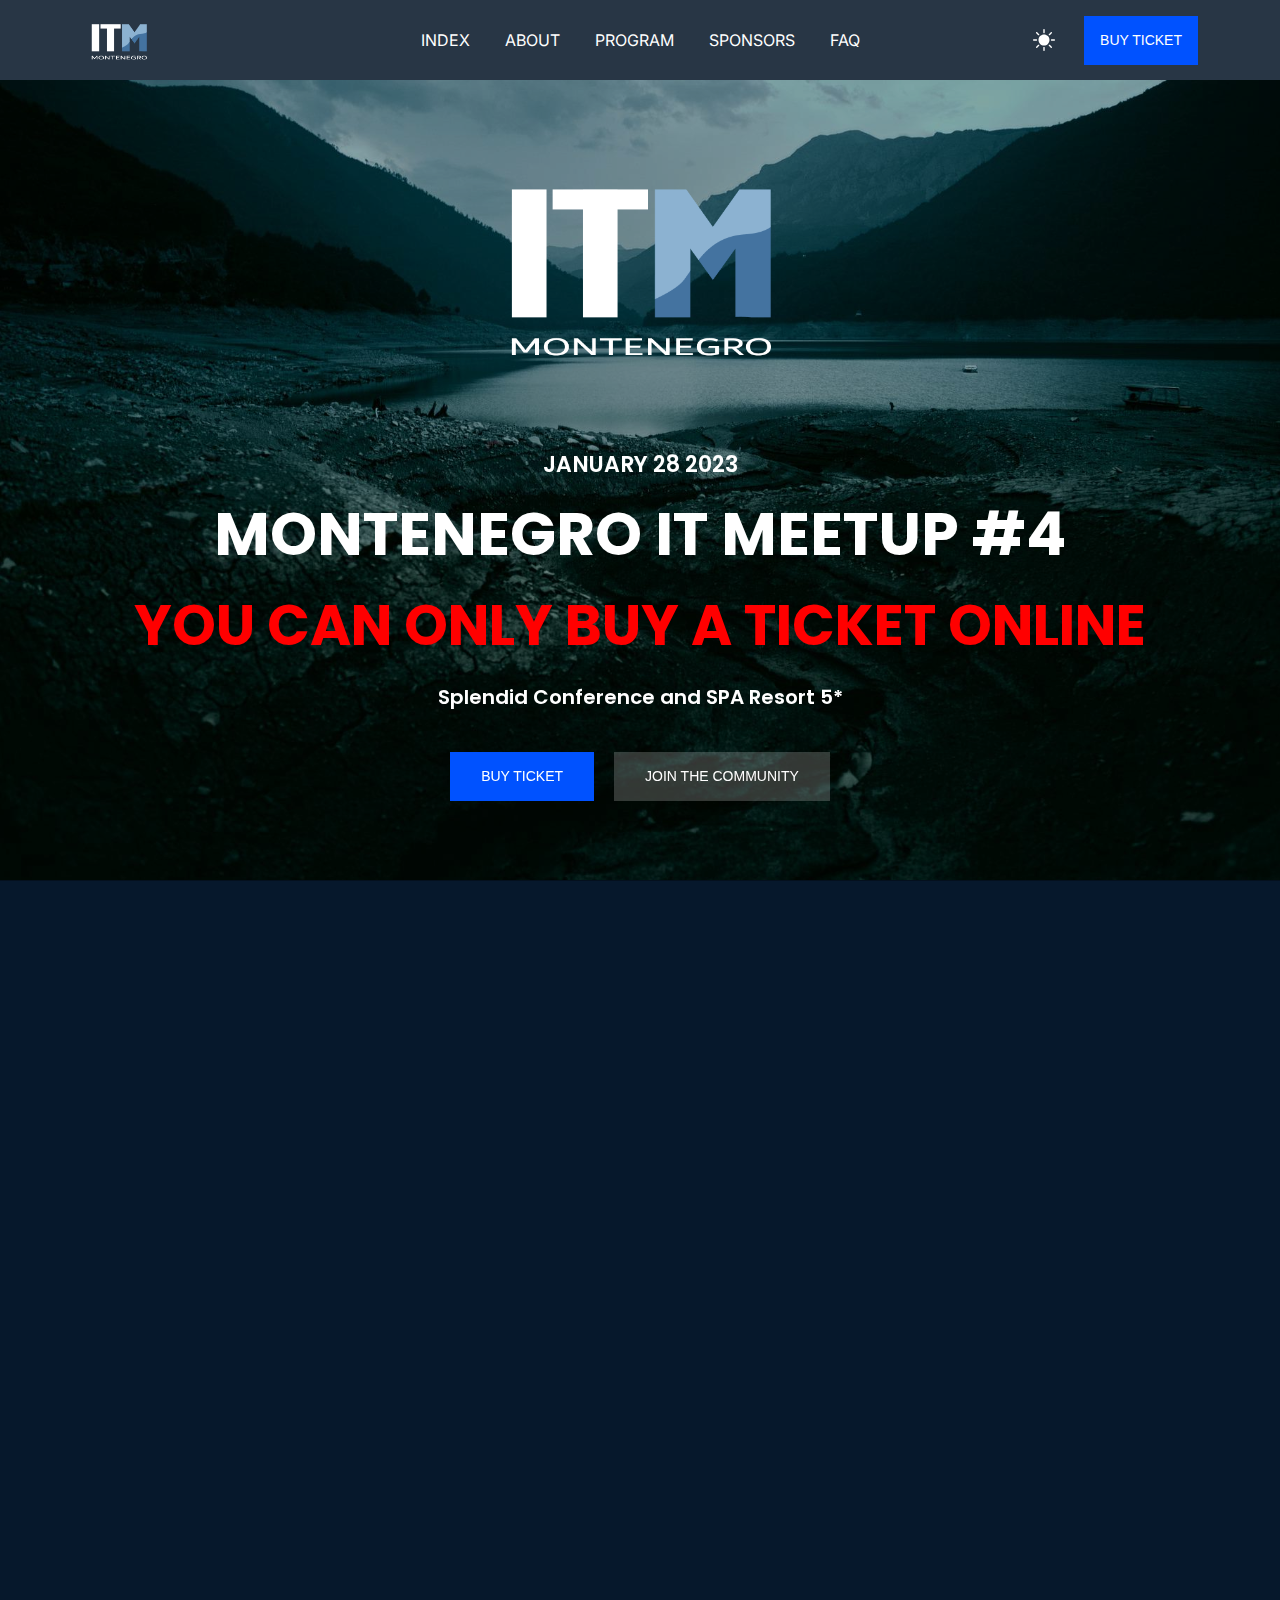
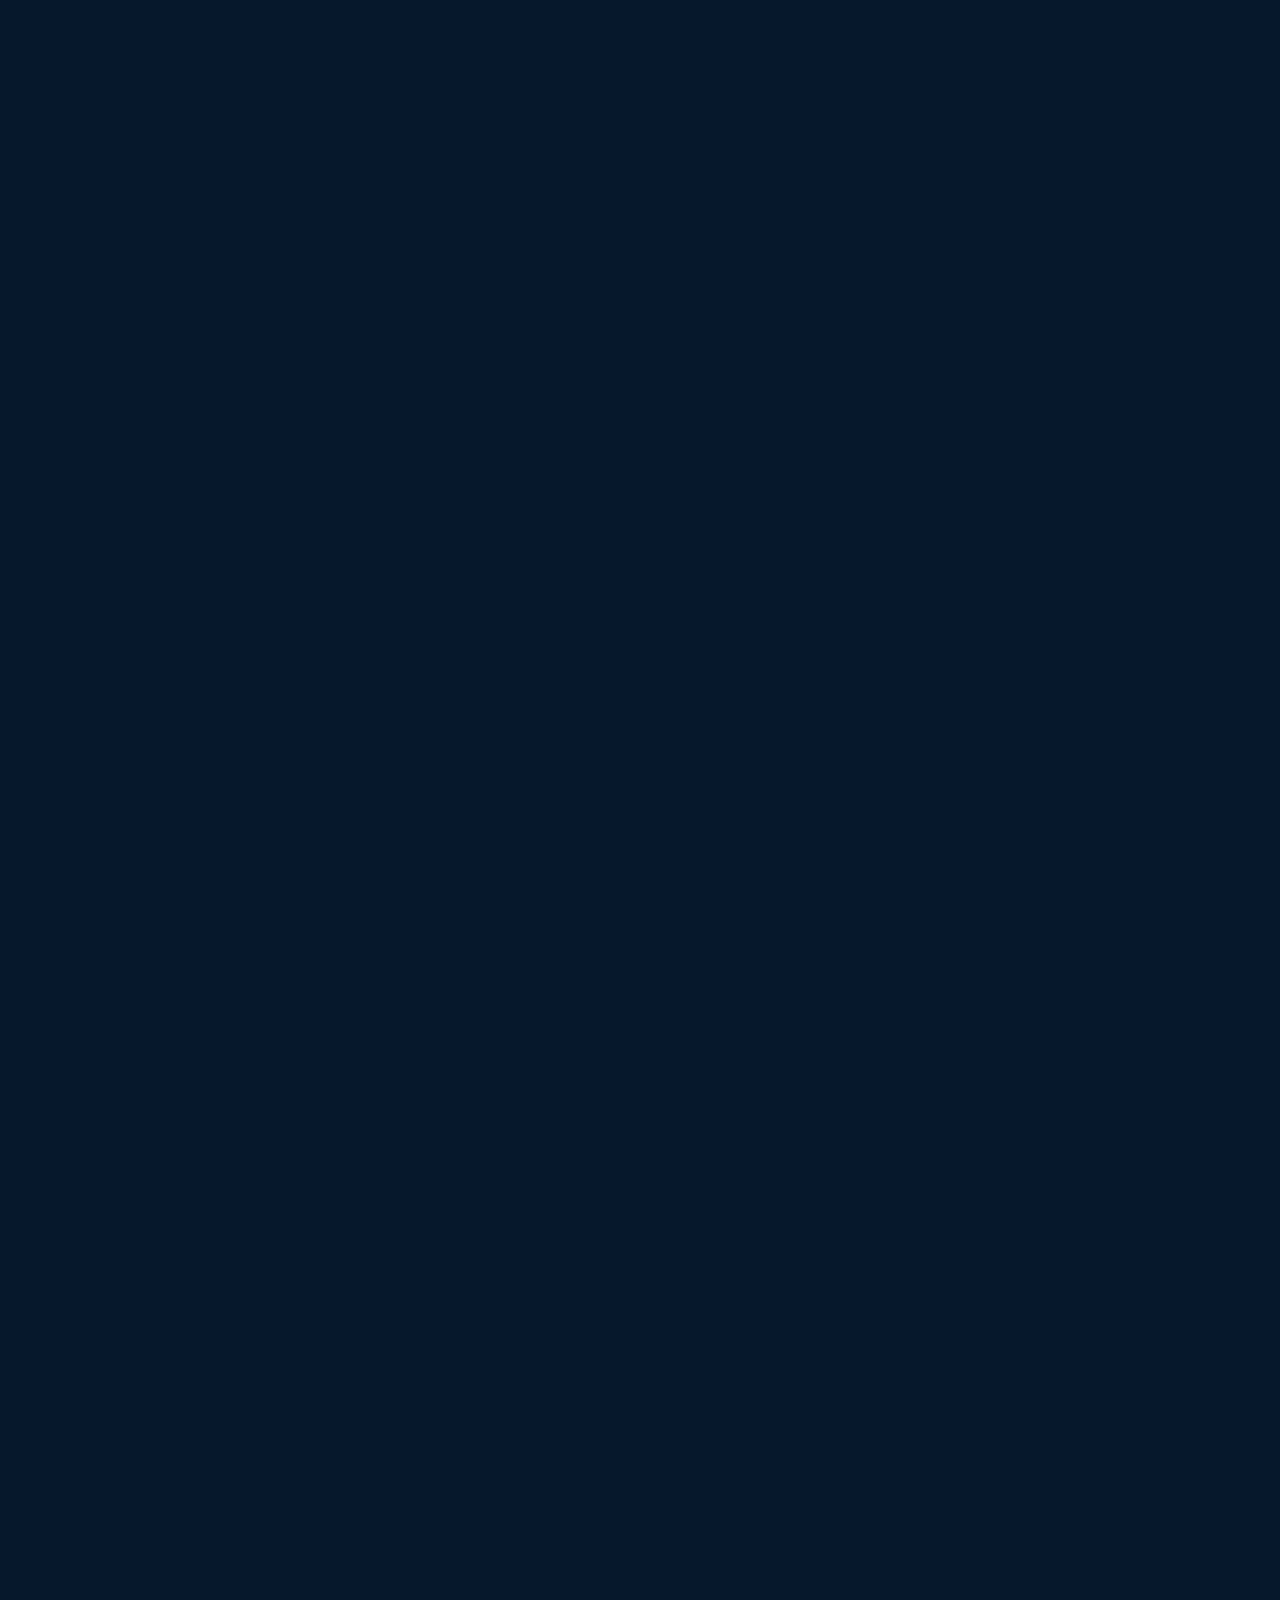
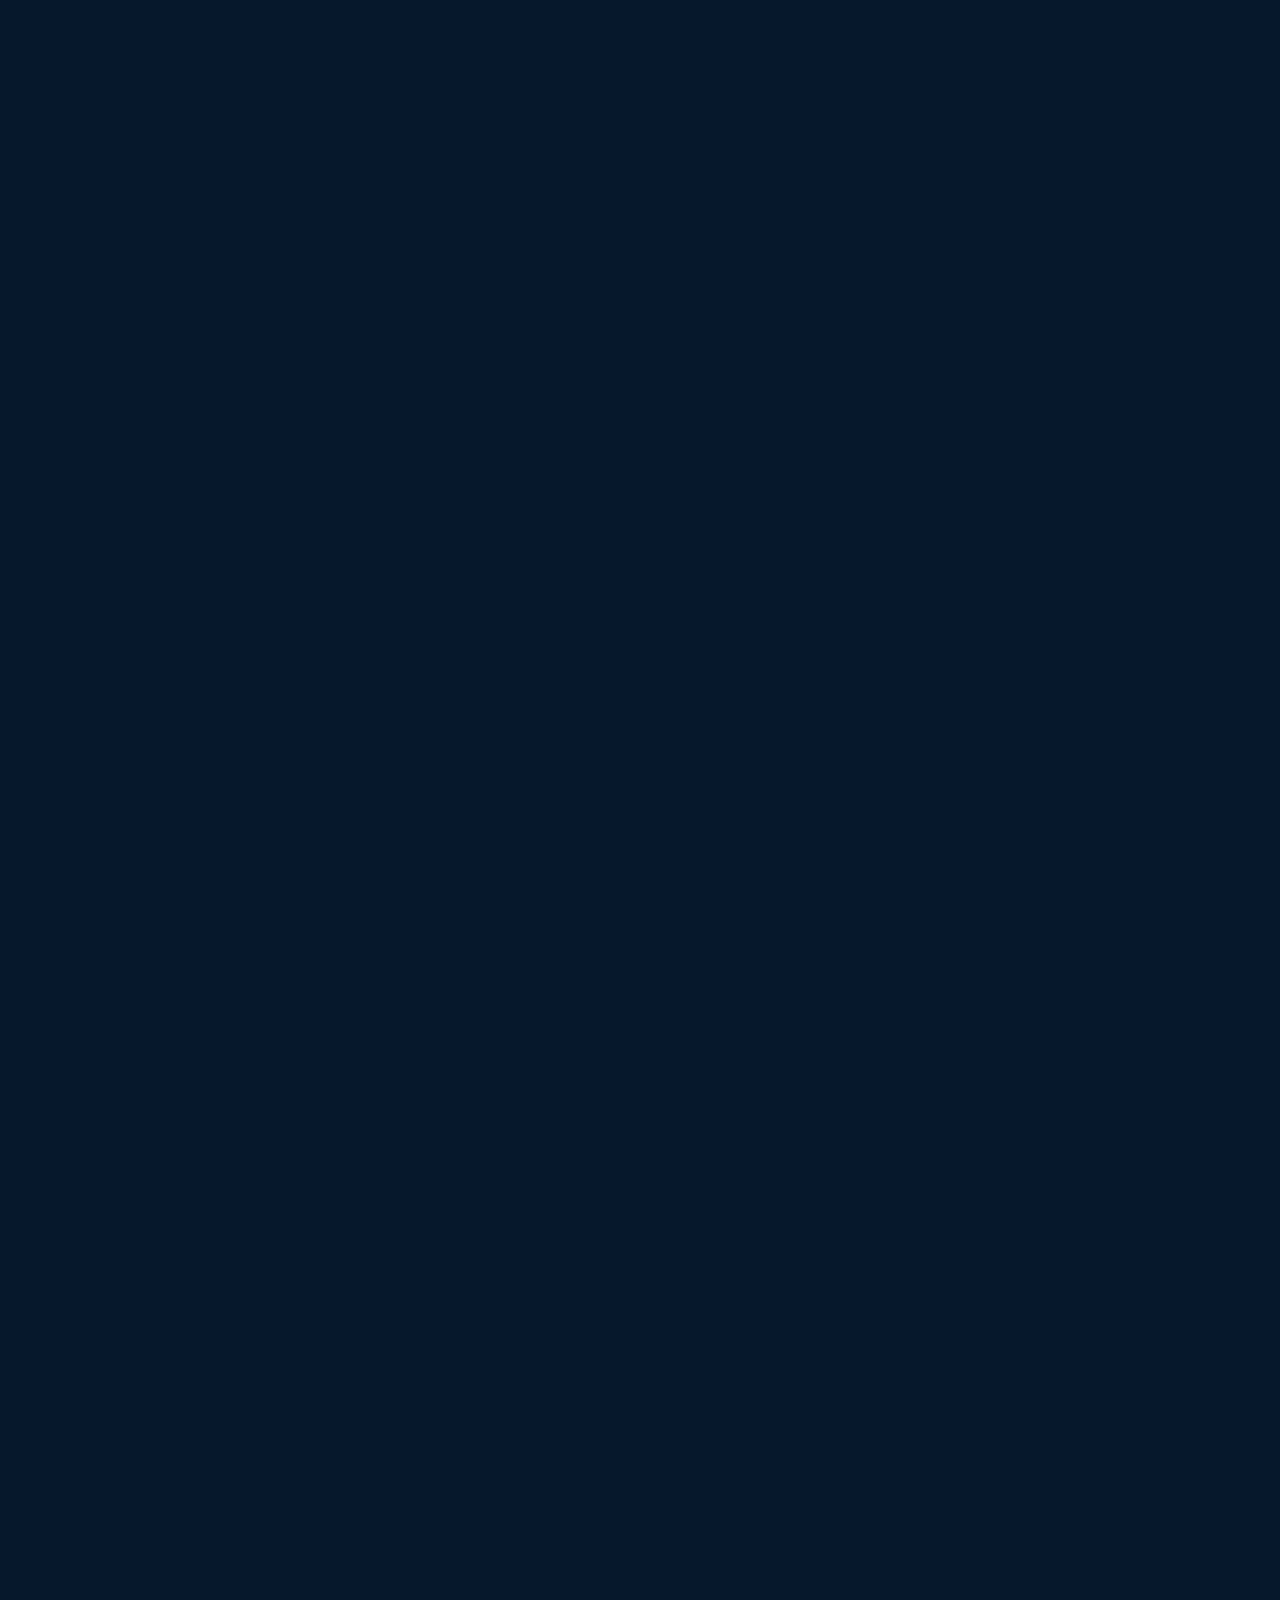
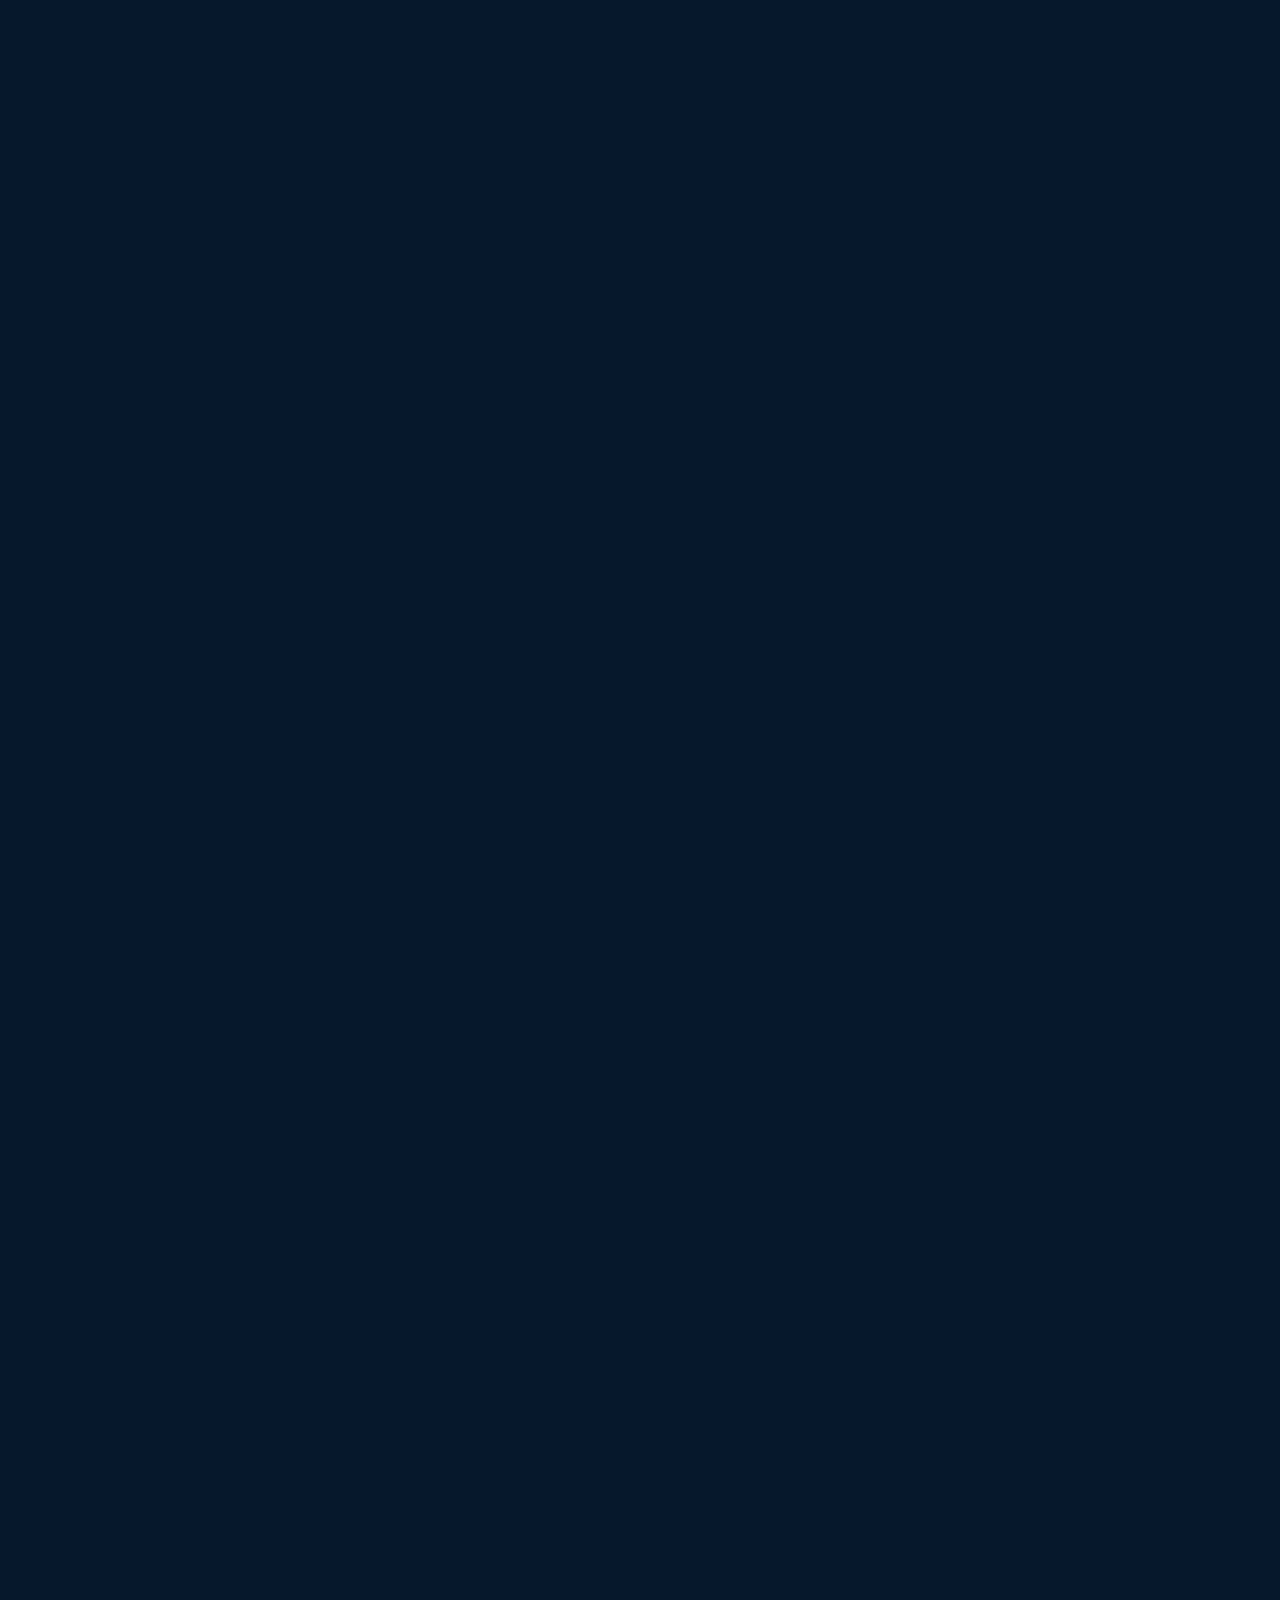
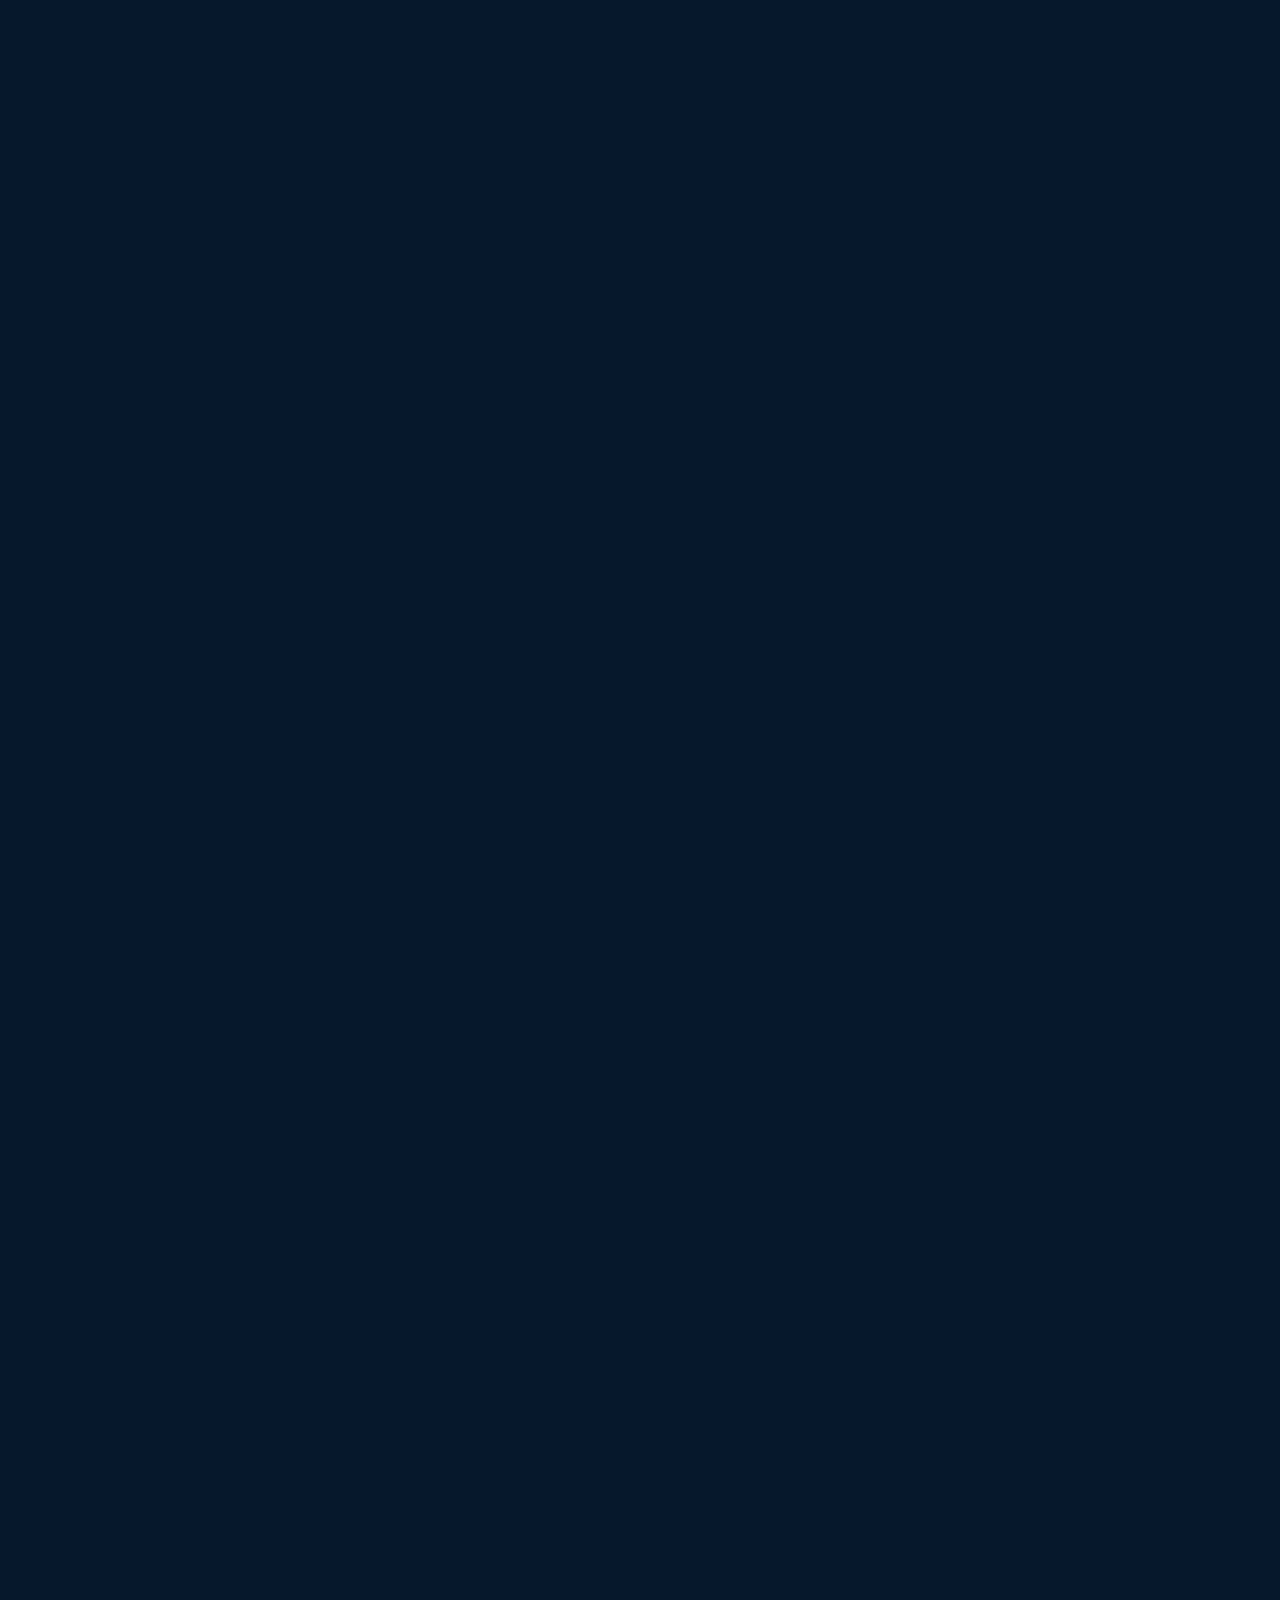
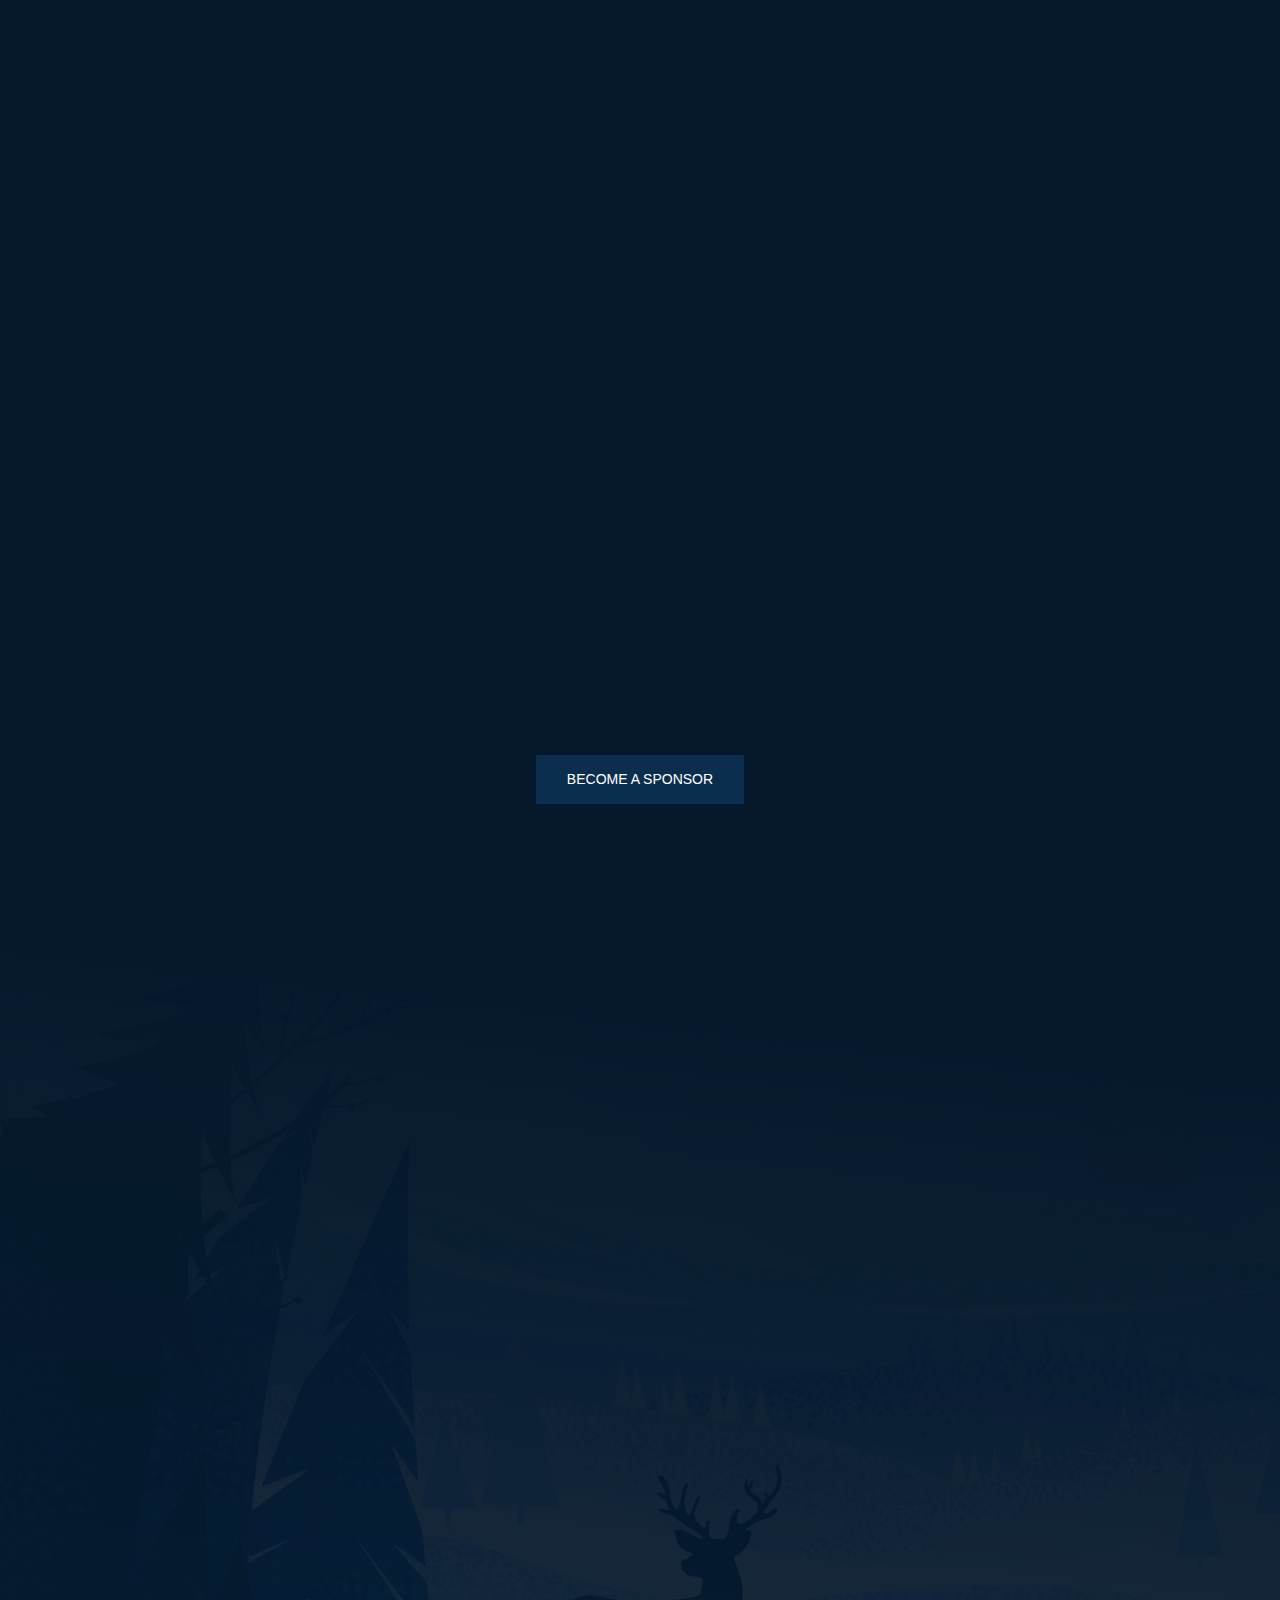
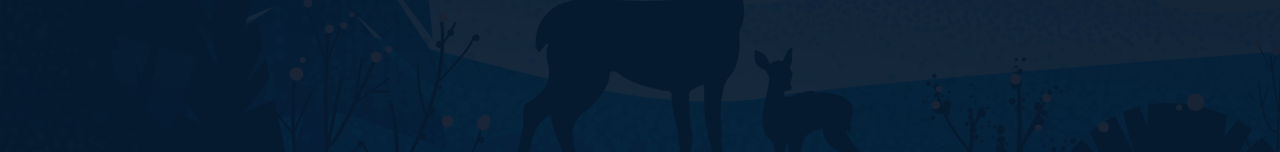
==== commit ce4a6c62: "last fix =)" ====
--- a/index.html
+++ b/index.html
@@ -86,6 +86,7 @@
         <div class="cs-hero_text wow fadeIn" data-wow-duration="1s" data-wow-delay="0.45s">
             <h2 class="cs-hero_secondary_title cs-font_22 cs-font_18_sm text-uppercase">January 28 2023</h2>
             <h1 class="cs-hero_title text-uppercase cs-font_60 cs-font_36_sm cs-bold">MONTENEGRO IT MEETUP #4</h1>
+            <h1 class="cs-hero_title text-uppercase cs-font_40 cs-font_36_sm cs-bold" style="color:red">You can only buy a ticket online</h1>
             <h3 class="cs-hero_subtitle cs-font_20 cs-font_16_sm cs-body_line_height">Splendid Conference and SPA Resort 5*</h3>
             <div class="cs-btn_group">
               <a href="https://eventix.shop/3uwyv7fg" class="cs-btn cs-btn_filed cs-accent_btn" target="_blank"><span>BUY TICKET</span></a>
@@ -215,7 +216,7 @@
         <div class="col-lg-3 col-6">
             <div class="cs-funfact cs-style1">
                 <div class="cs-font_60 cs-font_36_sm cs-m0 cs-primary_font cs-primary_color cs-heading_line_height cs-bold">
-                    <span data-count-to="11" class="odometer"></span></div>
+                    <span data-count-to="12" class="odometer"></span></div>
                 <p class="cs-m0 cs-font_30 cs-heading_line_height cs-font_22_sm">Speakers</p>
             </div>
             <div class="cs-height_25 cs-height_lg_25"></div>
@@ -227,6 +228,70 @@
 <!-- Start Goals -->
 <section id="roadmap">
     <div class="cs-height_70 cs-height_lg_40"></div>
+    <div class="container">
+        <div class="cs-seciton_heading cs-style1 text-uppercase wow fadeInUp" data-wow-duration="1s"
+             data-wow-delay="0.2s">
+            <h3 class="cs-section_title cs-font_16 cs-font_14_sm cs-gradient_color">HALL and ROOM A</h3>
+            <h2 class="cs-section_subtitle cs-m0 cs-font_36 cs-font_24_sm" >START</h2>
+        </div>
+        <div class="cs-height_50 cs-height_lg_30"></div>
+        <div class="cs-accent_seperator_1 cs-accent_color wow fadeInLeft" data-wow-duration="1s"
+             data-wow-delay="0.4s"></div>
+        <div class="row wow fadeIn" data-wow-duration="1s" data-wow-delay="0.4s">
+            <div class="col-lg-4 col-md-6">
+                <div class="cs-card cs-style2">
+                    <div class="cs-card_number cs-accent_bg cs-white_color cs-center cs-primary_font cs-font_22 cs-bold">
+                        11:00
+                    </div>
+                    <div class="cs-height_30 cs-height_lg_15"></div>
+                    <div class="cs-iconbox cs-style1 cs-type1 cs-accent_bg text-center">
+                    <div class="cs-height_20 cs-height_lg_20"></div>
+                    <h3 class="cs-iconbox_title cs-font_22 cs-font_20_sm cs-m0 cs-white_color">START OF REGISTRATION</h3>
+                    <div class="cs-height_10 cs-height_lg_10"></div>
+                    <div class="cs-iconbox_subtitle cs-white_color">at your entrance check qr codes</div>
+                </div>
+                </div>
+                <div class="cs-height_25 cs-height_lg_25"></div>
+            </div>
+            <div class="col-lg-4 col-md-6">
+                <div class="cs-card cs-style2">
+                    <div class="cs-card_number cs-accent_bg cs-white_color cs-center cs-primary_font cs-font_22 cs-bold">
+                        11:40
+                    </div>
+                    <div class="cs-height_30 cs-height_lg_15"></div>
+                </div>
+
+                <div class="cs-iconbox cs-style1 cs-type1 cs-accent_bg text-center">
+                    <div class="cs-height_20 cs-height_lg_20"></div>
+                    <h3 class="cs-iconbox_title cs-font_22 cs-font_20_sm cs-m0 cs-white_color">FIRST PRISE</h3>
+                    <div class="cs-height_10 cs-height_lg_10"></div>
+                    <div class="cs-iconbox_subtitle cs-white_color">Lottery for those who come early</div>
+                </div>
+                <div class="cs-height_25 cs-height_lg_25"></div>
+            </div>
+            <div class="col-lg-4 col-md-6">
+                <div class="cs-card cs-style2">
+                    <div class="cs-card_number cs-accent_bg cs-white_color cs-center cs-primary_font cs-font_22 cs-bold">
+                        12:00
+                    </div>
+                    <div class="cs-height_30 cs-height_lg_15"></div>
+                    <div class="cs-slide">
+                        <div class="cs-team cs-style1 cs-type1 text-center">
+                            <div class="cs-member_thumb" data-src="assets/image/alex_log.jpg"></div>
+                            <div class="cs-height_25 cs-height_lg_25"></div>
+                             <div class="cs-member_info">
+                                <h2 class="cs-font_22 cs-font_16_sm cs-m0">Alex Log</h2>
+                                <div class="cs-height_5 cs-height_lg_5"></div>
+                                <p class="cs-m0">Introductory speech.</p>
+                                <div class="cs-height_20 cs-height_lg_20"></div>
+                            </div>
+                        </div>
+                    </div><!-- .cs-slide -->
+                </div>
+                <div class="cs-height_25 cs-height_lg_25"></div>
+            </div>
+        </div>
+    </div>
 
     <div class="container">
         <div class="cs-seciton_heading cs-style1 text-uppercase wow fadeInUp" data-wow-duration="1s"
@@ -241,7 +306,7 @@
             <div class="col-lg-4 col-md-6">
                 <div class="cs-card cs-style2">
                     <div class="cs-card_number cs-accent_bg cs-white_color cs-center cs-primary_font cs-font_22 cs-bold">
-                        12:00
+                        12:10
                     </div>
                     <div class="cs-height_30 cs-height_lg_15"></div>
                     <div class="cs-slide">
@@ -266,7 +331,7 @@
             <div class="col-lg-4 col-md-6">
                 <div class="cs-card cs-style2">
                     <div class="cs-card_number cs-accent_bg cs-white_color cs-center cs-primary_font cs-font_22 cs-bold">
-                        12:20
+                        12:25
                     </div>
                     <div class="cs-height_30 cs-height_lg_15"></div>
                     <div class="cs-slide">
@@ -529,7 +594,7 @@
                     <div class="cs-height_30 cs-height_lg_15"></div>
                     <div class="cs-slide">
                         <div class="cs-team cs-style1 cs-type1 text-center">
-                            <div class="cs-member_thumb" data-src="https://media-exp1.licdn.com/dms/image/C5603AQFFJnhEizROVw/profile-displayphoto-shrink_200_200/0/1519207919160?e=1674691200&v=beta&t=Q8NOTvOIJjnkINS0LwXIA3mlAkQ58f0LUAOqIstXpCU"></div>
+                            <div class="cs-member_thumb" data-src="assets/image/member_marin_small.jpeg"></div>
                             <div class="cs-height_25 cs-height_lg_25"></div>
                             <div class="cs-member_info cs-div_center">
                                 <h2 class="cs-font_22 cs-font_16_sm cs-m0">Marin Radjenovic</h2>
@@ -558,7 +623,7 @@
         <div class="cs-accent_seperator_1 cs-accent_color wow fadeInLeft" data-wow-duration="1s"
              data-wow-delay="0.4s"></div>
         <div class="row wow fadeIn" data-wow-duration="1s" data-wow-delay="0.4s">
-            <div class="col-lg-6 col-md-6">
+            <div class="col-lg-4 col-md-6">
                 <div class="cs-card cs-style2">
                     <div class="cs-card_number cs-accent_bg cs-white_color cs-center cs-primary_font cs-font_22 cs-bold">
                         17:00
@@ -570,6 +635,8 @@
                             <div class="cs-height_25 cs-height_lg_25"></div>
                             <div class="cs-member_info cs-div_center">
                                 <h2 class="cs-font_22 cs-font_16_sm cs-m0">Donovan Libby</h2>
+                                <h2 class="cs-font_16 cs-font_16_sm cs-m0">Managing Partner/DE @ Montenegro
+TLG Global</h2>
                                 <div class="cs-height_5 cs-height_lg_5"></div>
                                 <p class="cs-m0">Modern Apprenticeship: Technology careers shouldn't need a college degree.</p>
                                 <div class="cs-height_20 cs-height_lg_20"></div>
@@ -582,10 +649,35 @@
                 </div>
                 <div class="cs-height_25 cs-height_lg_25"></div>
             </div>
-            <div class="col-lg-6 col-md-6">
+            <div class="col-lg-4 col-md-6">
                 <div class="cs-card cs-style2">
                     <div class="cs-card_number cs-accent_bg cs-white_color cs-center cs-primary_font cs-font_22 cs-bold">
                         17:30
+                    </div>
+                    <div class="cs-height_30 cs-height_lg_15"></div>
+                    <div class="cs-slide">
+                        <div class="cs-team cs-style1 cs-type1 text-center">
+                            <div class="cs-member_thumb" data-src="assets/image/member_nikita.JPG"></div>
+                            <div class="cs-height_25 cs-height_lg_25"></div>
+                            <div class="cs-member_info cs-div_center">
+                                <h2 class=" cs-font_22 cs-font_16_sm cs-m0">Nikita Davydov </h2>
+                                <h2 class=" cs-font_16 cs-font_16_sm cs-m0"> Delivery Executive @ Customertimes </h2>
+                                <div class="cs-height_5 cs-height_lg_5"></div>
+                                <p class="cs-m0">Working on projects with multicultural teams.</p>
+                                <div class="cs-height_20 cs-height_lg_20"></div>
+                                <div class="cs-btn_group cs-btn_center">
+                                    <a href="member_nikita.html" class="cs-btn cs-btn_filed cs-primary_btn"><span>Read more</span></a>
+                                </div>
+                            </div>
+                        </div>
+                    </div><!-- .cs-slide -->
+                </div>
+                <div class="cs-height_25 cs-height_lg_25"></div>
+            </div>
+            <div class="col-lg-4 col-md-6">
+                <div class="cs-card cs-style2">
+                    <div class="cs-card_number cs-accent_bg cs-white_color cs-center cs-primary_font cs-font_22 cs-bold">
+                        18:00
                     </div>
                     <div class="cs-height_30 cs-height_lg_15"></div>
                     <div class="cs-slide">
@@ -601,6 +693,40 @@
                                 <div class="cs-btn_group cs-btn_center">
                                     <a href="member_sher.html" class="cs-btn cs-btn_filed cs-primary_btn"><span>Read more</span></a>
                                 </div>
+                            </div>
+                        </div>
+                    </div><!-- .cs-slide -->
+                </div>
+                <div class="cs-height_25 cs-height_lg_25"></div>
+            </div>
+        </div>
+    </div>
+    <div class="container">
+        <div class="cs-seciton_heading cs-style1 text-uppercase wow fadeInUp" data-wow-duration="1s"
+             data-wow-delay="0.2s">
+            <h3 class="cs-section_title cs-font_16 cs-font_14_sm cs-gradient_color">ROOM B</h3>
+            <h2 class="cs-section_subtitle cs-m0 cs-font_36 cs-font_24_sm" >AFTERPARTY</h2>
+        </div>
+        <div class="cs-height_50 cs-height_lg_30"></div>
+        <div class="cs-accent_seperator_1 cs-accent_color wow fadeInLeft" data-wow-duration="1s"
+             data-wow-delay="0.4s"></div>
+        <div class="row wow fadeIn" data-wow-duration="1s" data-wow-delay="0.4s">
+            <div class="col-lg-12 col-md-12">
+                <div class="cs-card cs-style2">
+                    <div class="cs-card_number cs-accent_bg cs-white_color cs-center cs-primary_font cs-font_22 cs-bold">
+                        19:00
+                    </div>
+                    <div class="cs-height_30 cs-height_lg_15"></div>
+                    <div class="cs-slide">
+                        <div class="cs-team cs-style1 cs-type1 text-center">
+                            <div class="" data-src="assets/image/member_tantra_white.png"></div>
+                            <div class="cs-height_25 cs-height_lg_25"></div>
+                            <div class="cs-member_info cs-div_center">
+                                <div class="cs-slide">
+                                     <img src="assets/image/member_tantra.png" alt="Member" class="cs-hide_dark" style="height: 300px;">
+                                    <img src="assets/image/member_tantra_white.png" alt="Member" class="cs-hide_white" style="height: 300px;">
+                                </div>
+                                <div class="cs-height_20 cs-height_lg_20"></div>
                             </div>
                         </div>
                     </div><!-- .cs-slide -->
@@ -841,8 +967,8 @@
             <div class="col-lg-3 col-sm-6">
                 <div class="cs-team cs-style1 text-center ">
                     <div class="cs-slide">
-                        <img src="assets/image/partner_dataart_white.svg" alt="Member" class="cs-hide_dark" style="height: 50px;">
-                        <img src="assets/image/partner_dataart_white.svg" alt="Member" class="cs-hide_white" style="height: 50px;">
+                        <img src="assets/image/incosplay_logo_lite.svg" alt="Member" class="cs-hide_dark" style="height: 50px;">
+                        <img src="assets/image/incosplay_logo_dark.svg" alt="Member" class="cs-hide_white" style="height: 50px;">
                     </div>
                 </div>
             </div>
@@ -894,14 +1020,30 @@
         <div class="cs-height_50 cs-height_lg_30"></div>
 
         <div class="row wow fadeIn" data-wow-duration="1s" data-wow-delay="0.4s">
-<!--            <div class="col-lg-3 col-sm-6">-->
-<!--                <div class="cs-team cs-style1 text-center ">-->
-<!--                    <div class="cs-slide">-->
-<!--                         <img src="assets/image/partner_mp.png" alt="Member" class="cs-hide_dark" style="height: 125px;">-->
-<!--                        <img src="assets/image/partner_mp.png" alt="Member" class="cs-hide_white" style="height: 125px;">-->
-<!--                    </div>-->
-<!--                </div>-->
-<!--            </div>-->
+            <div class="col-lg-3 col-sm-6">
+                <div class="cs-team cs-style1 text-center ">
+                    <div class="cs-slide">
+                         <img src="assets/image/MonFood(Logo).png" alt="Member" class="cs-hide_dark" style="height: 125px;">
+                        <img src="assets/image/MonFood(Logo).png" alt="Member" class="cs-hide_white" style="height: 125px;">
+                    </div>
+                </div>
+            </div>
+            <div class="col-lg-3 col-sm-6">
+                <div class="cs-team cs-style1 text-center ">
+                    <div class="cs-slide">
+                         <img src="assets/image/partner_tlg.png" alt="Member" class="cs-hide_dark" style="height: 125px;">
+                        <img src="assets/image/partner_tlg.png" alt="Member" class="cs-hide_white" style="height: 125px;">
+                    </div>
+                </div>
+            </div>
+            <div class="col-lg-3 col-sm-6">
+                <div class="cs-team cs-style1 text-center ">
+                    <div class="cs-slide">
+                         <img src="assets/image/partner_mp.png" alt="Member" class="cs-hide_dark" style="height: 125px;">
+                        <img src="assets/image/partner_mp.png" alt="Member" class="cs-hide_white" style="height: 125px;">
+                    </div>
+                </div>
+            </div>
 
         </div>
         <div class="cs-height_50 cs-height_lg_30"></div>
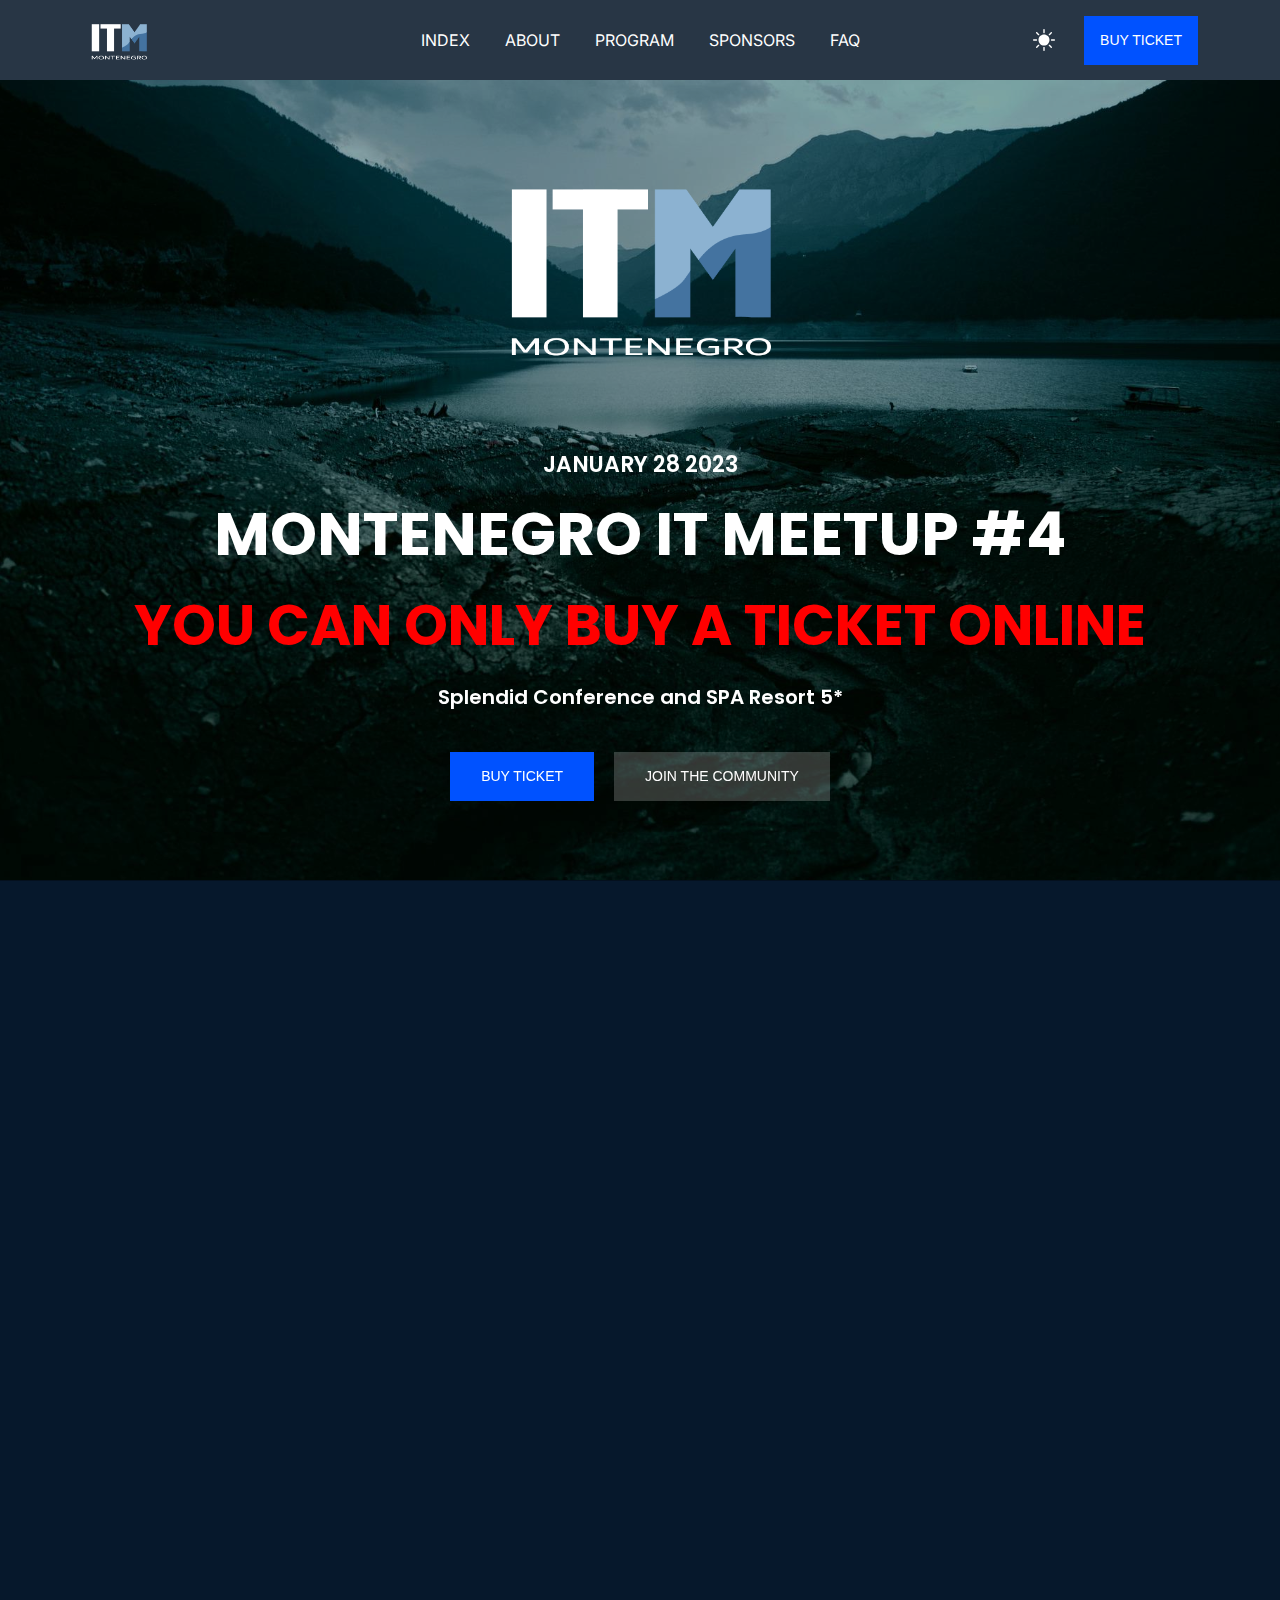
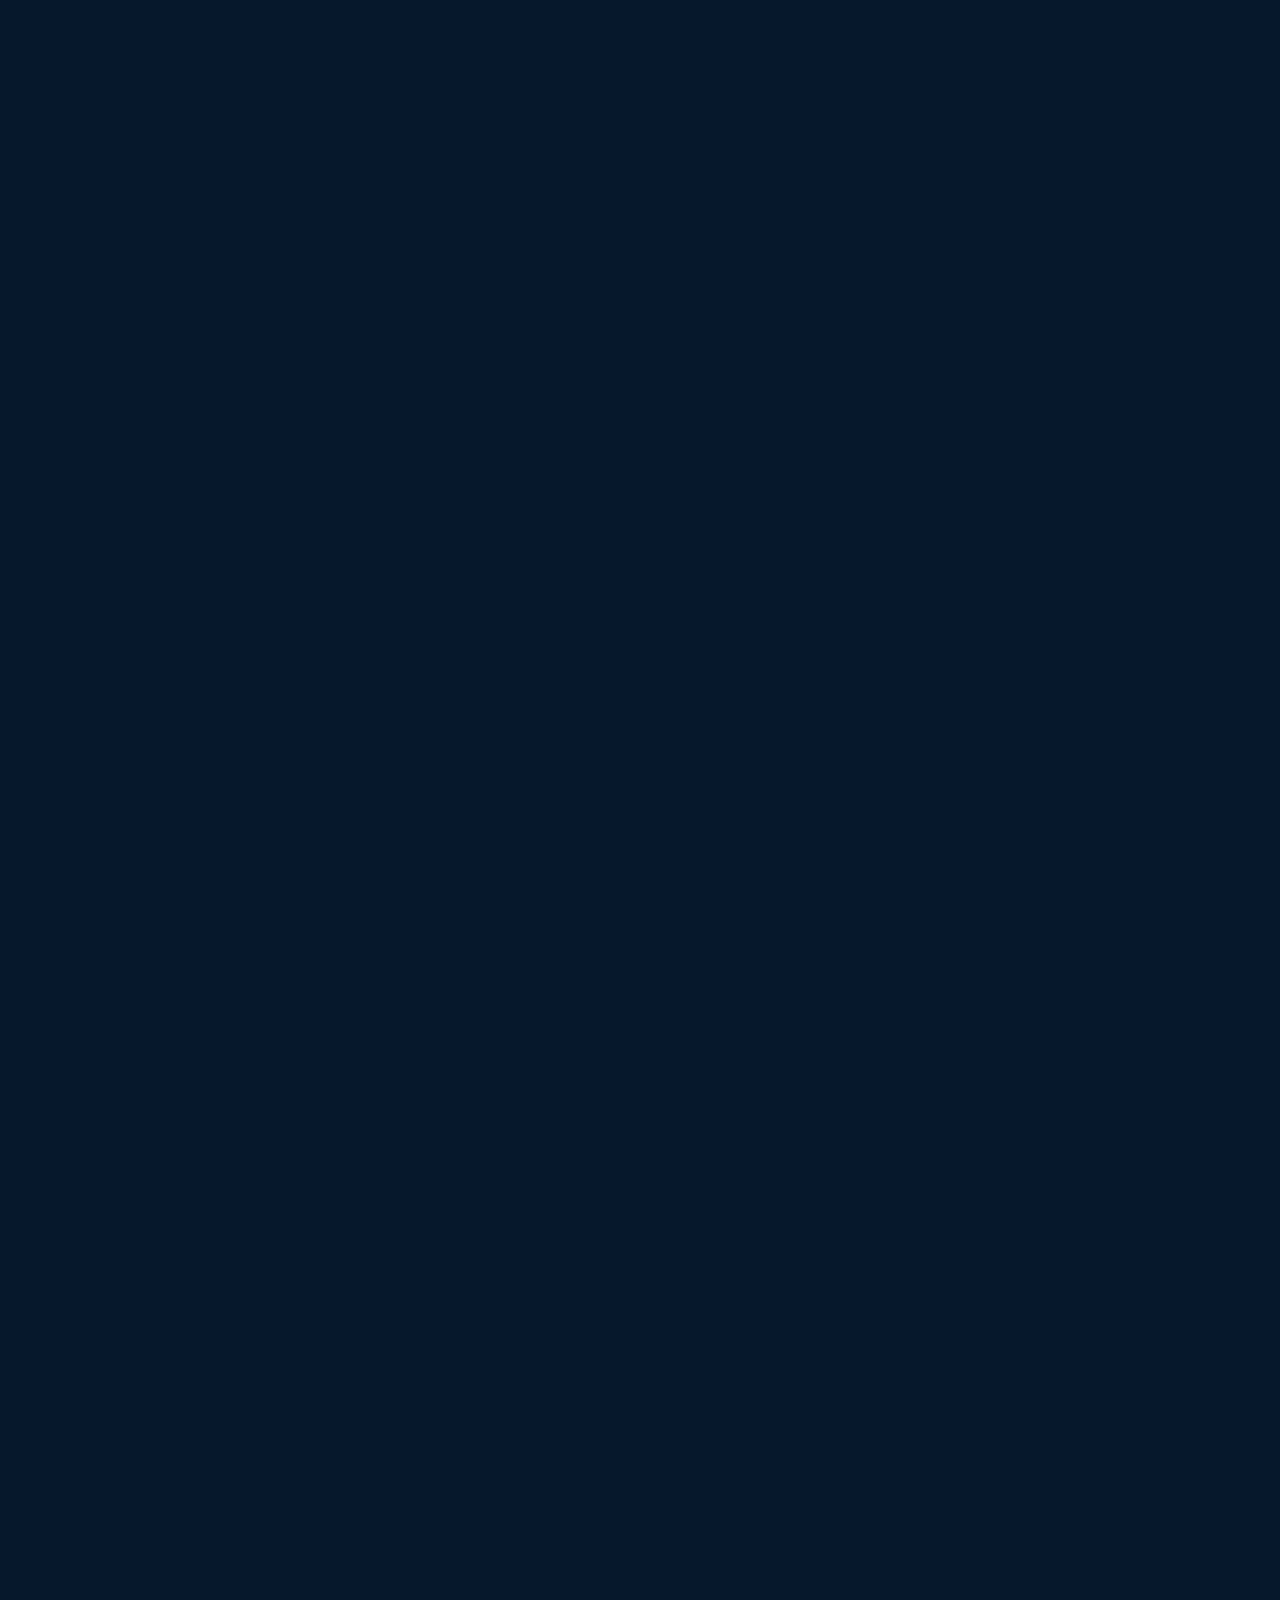
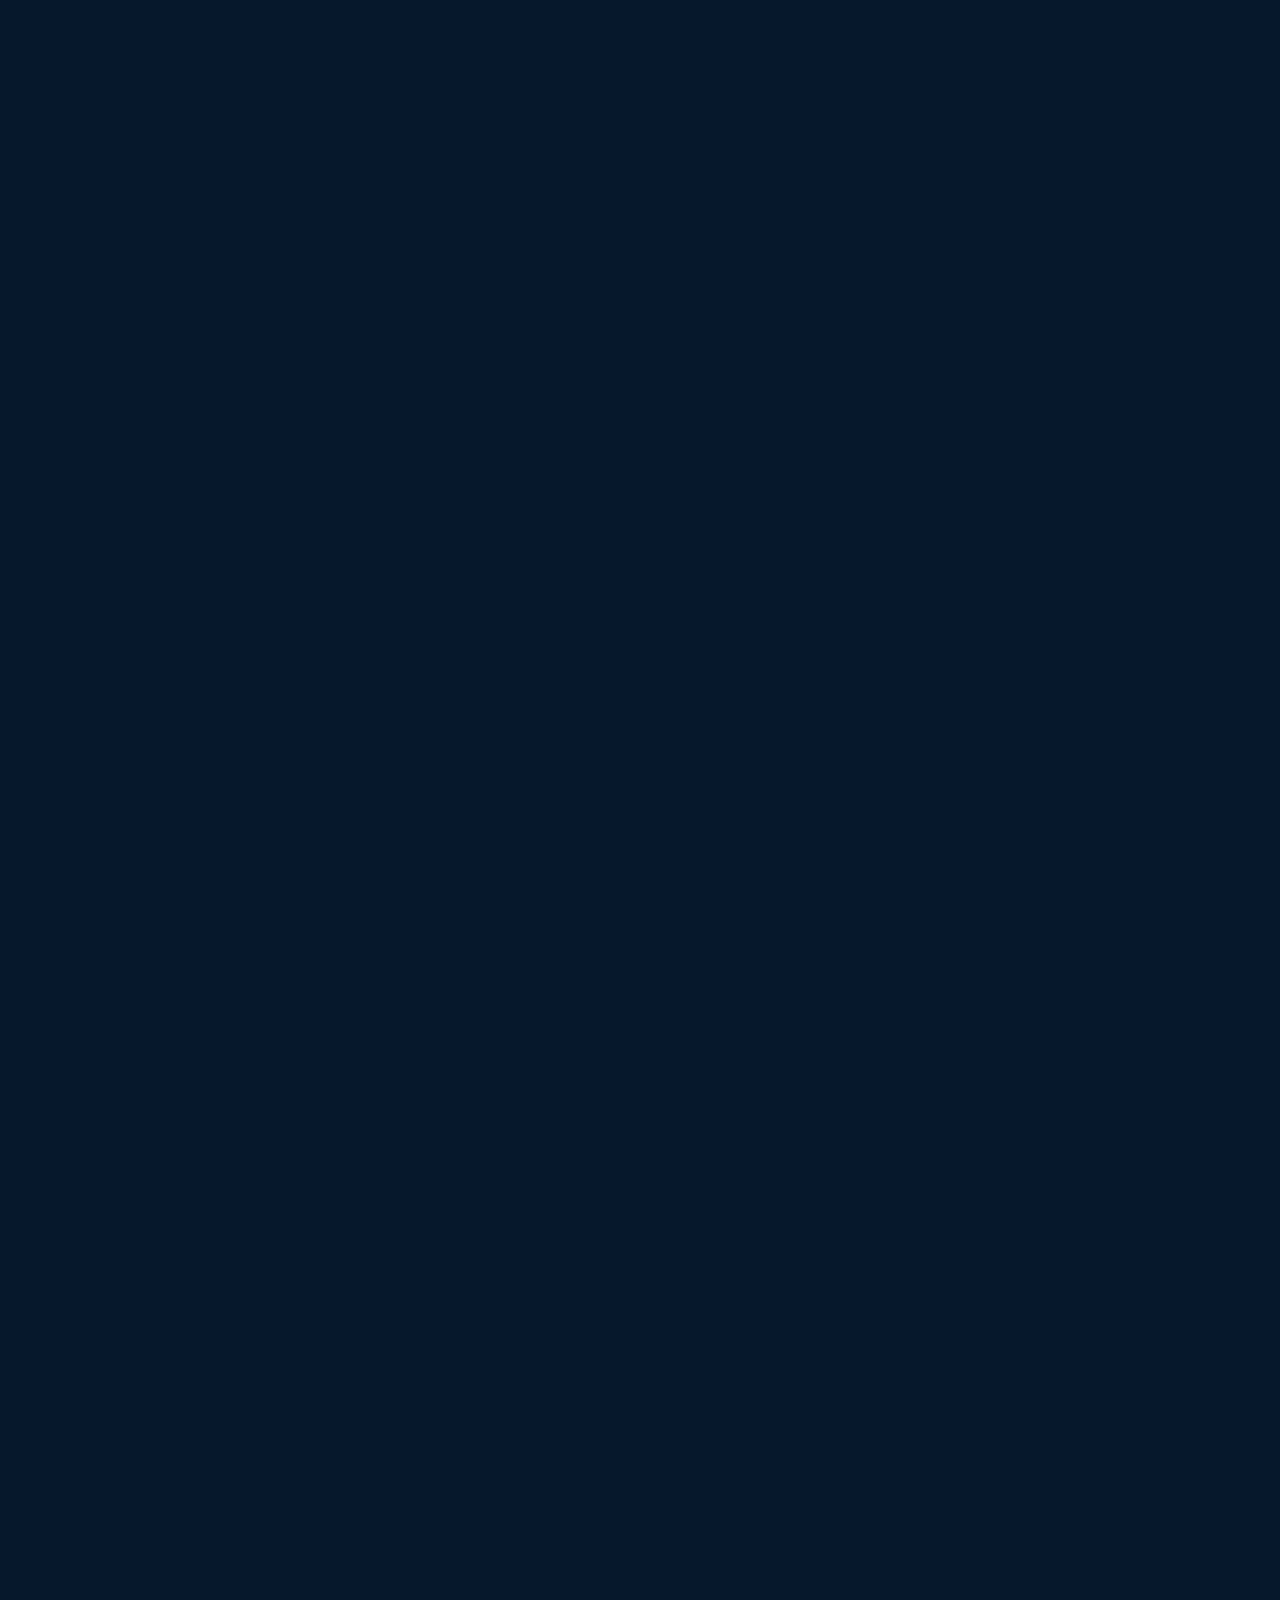
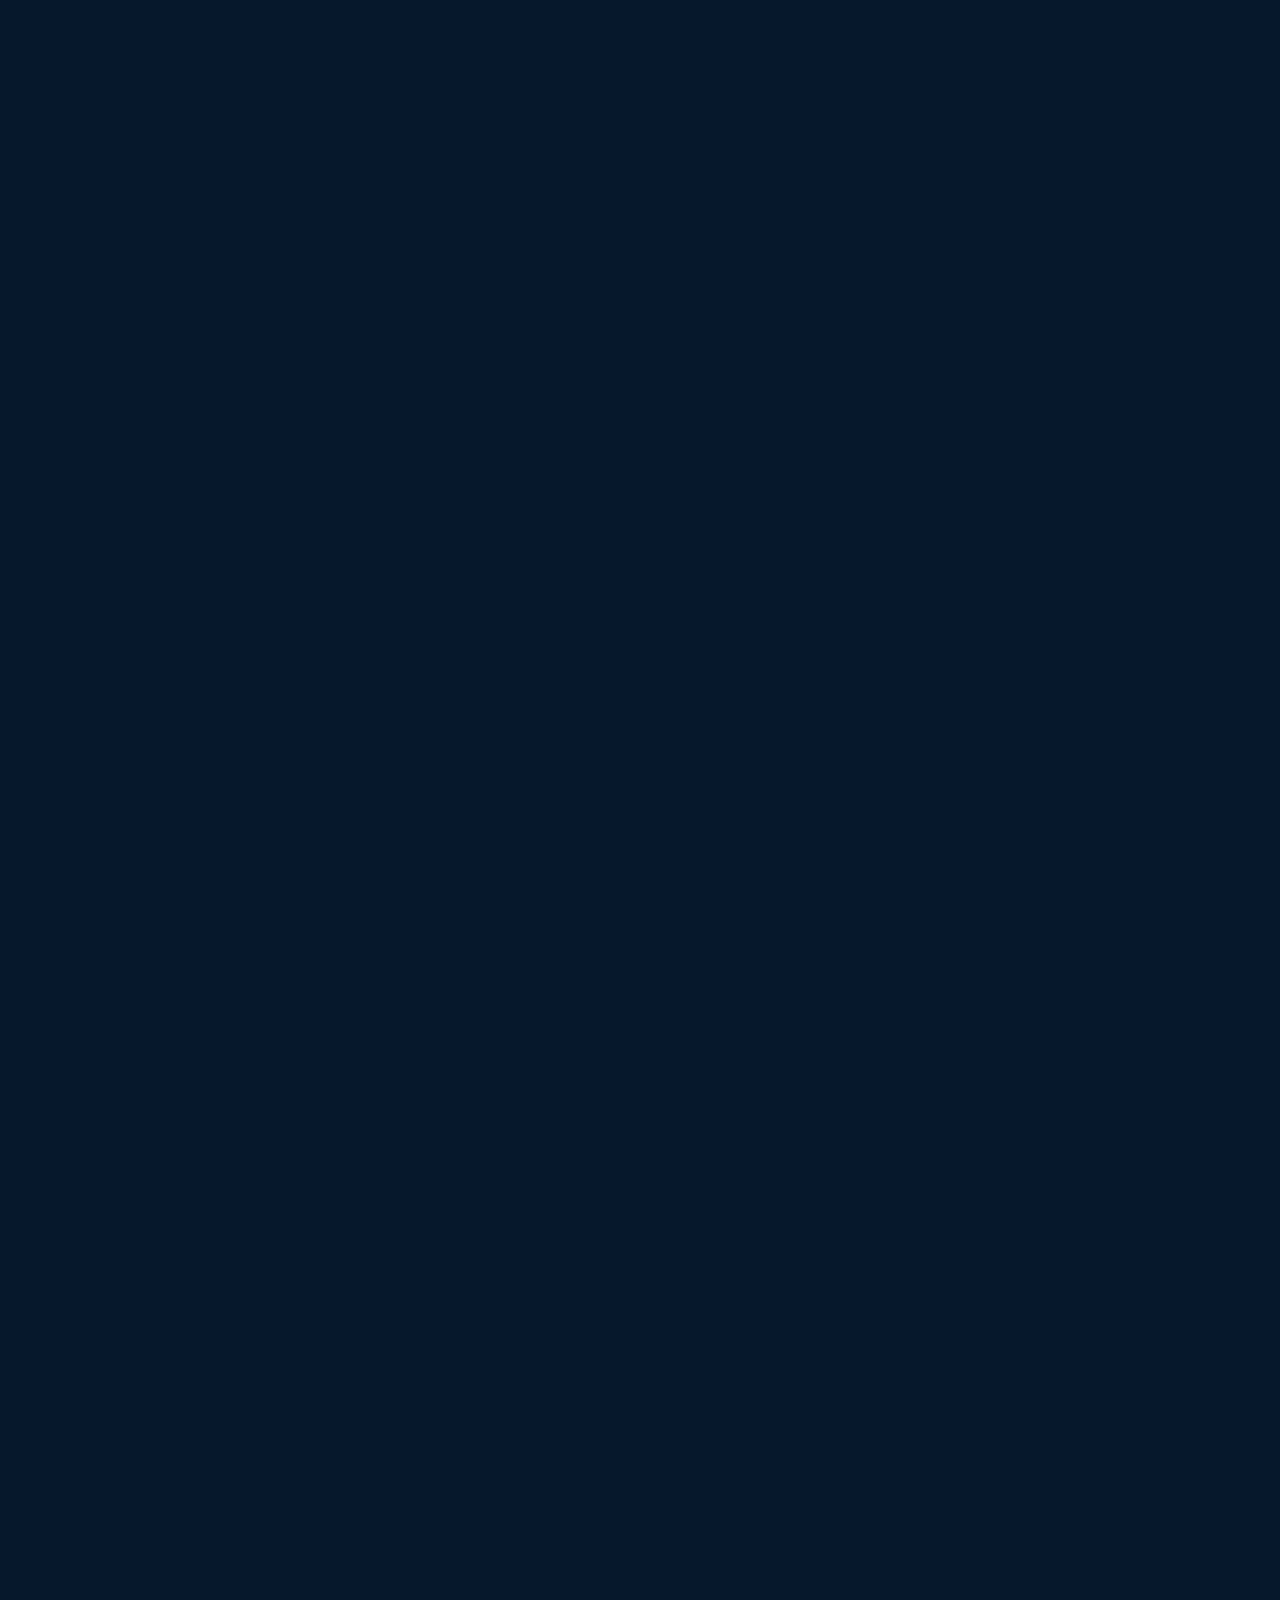
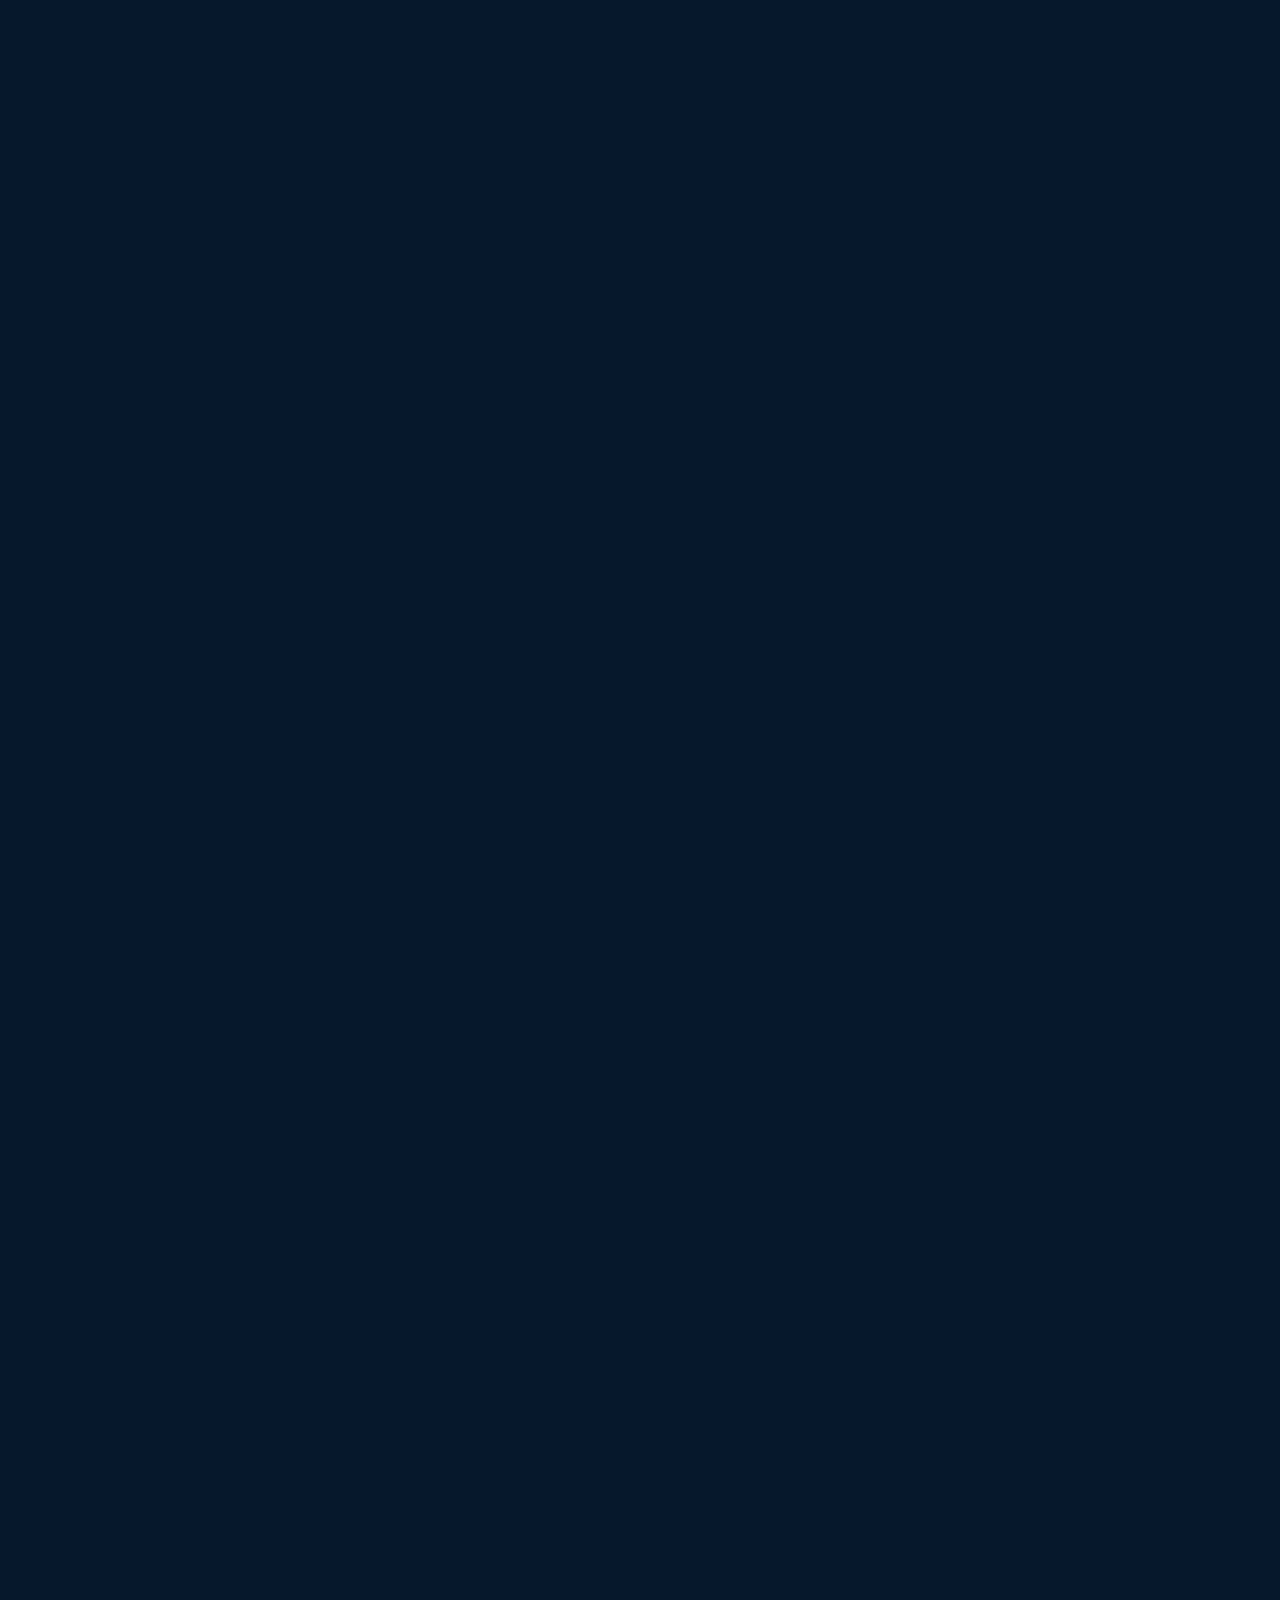
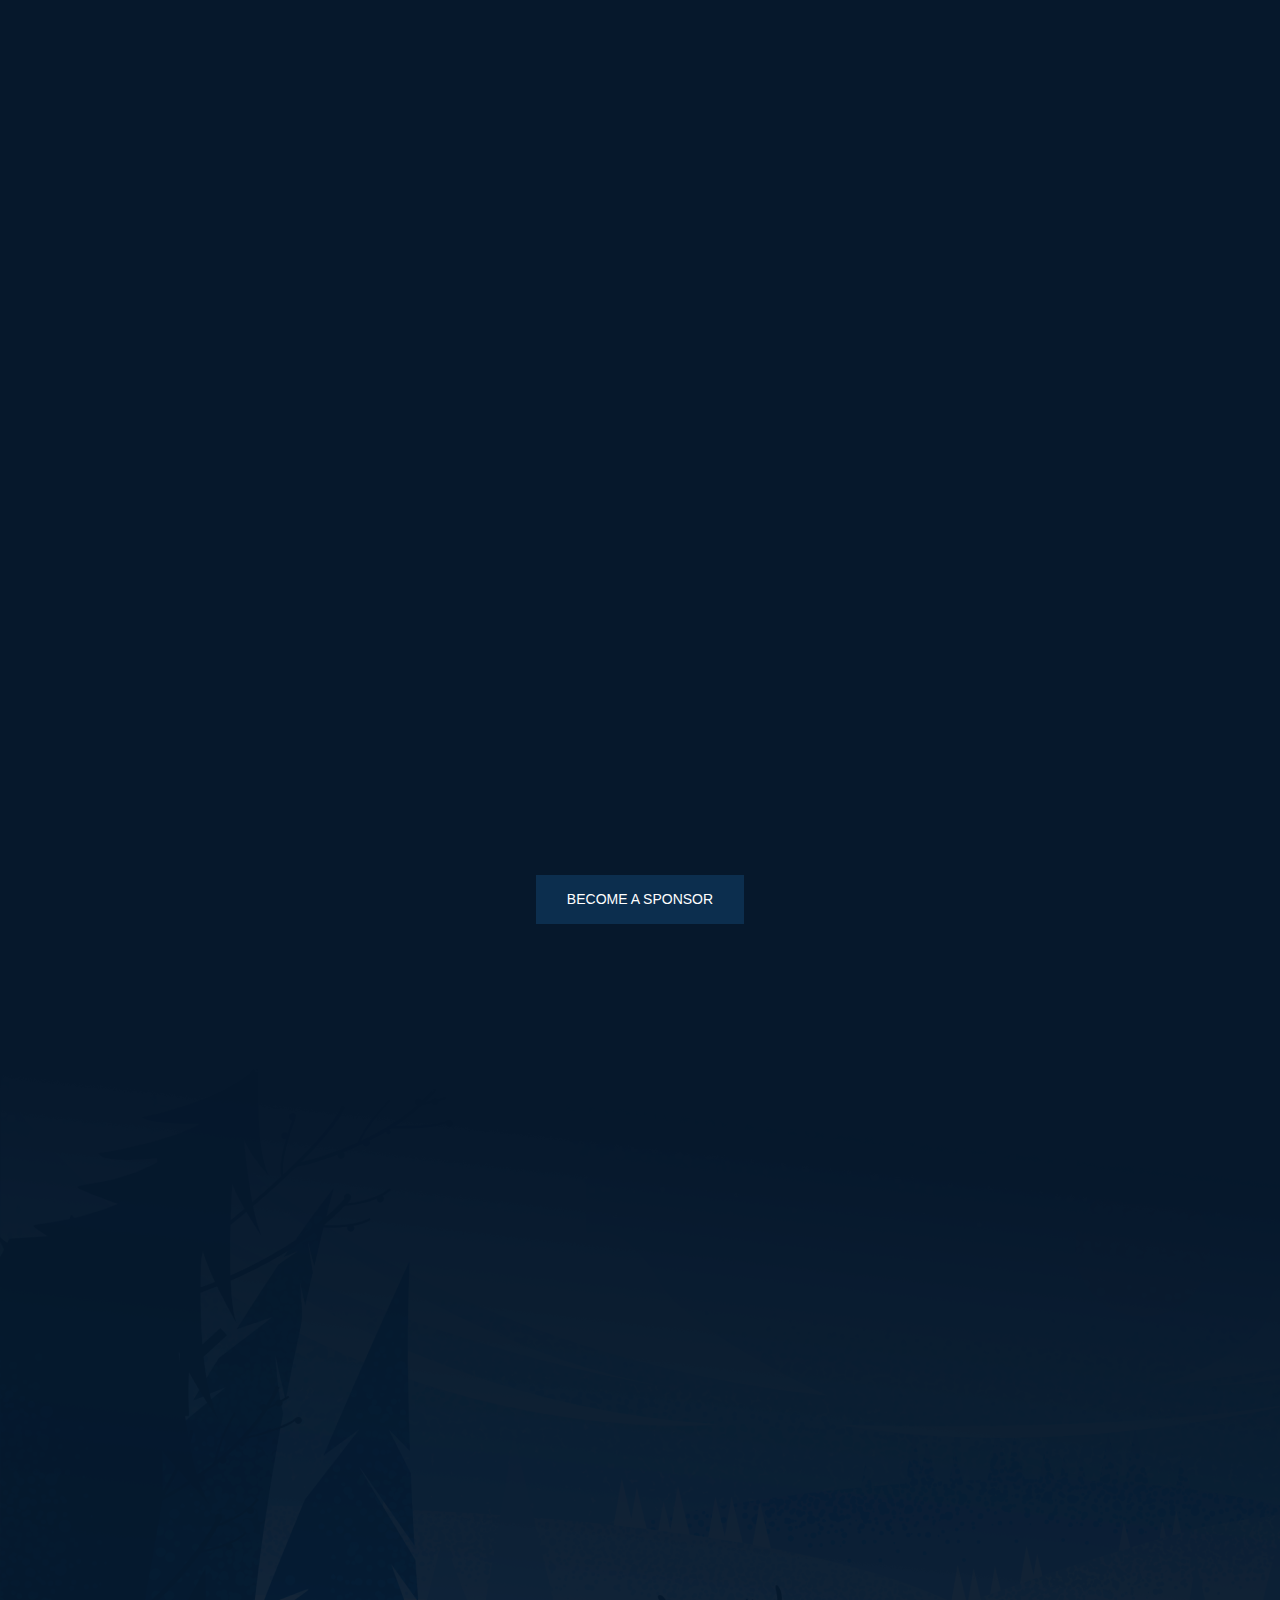
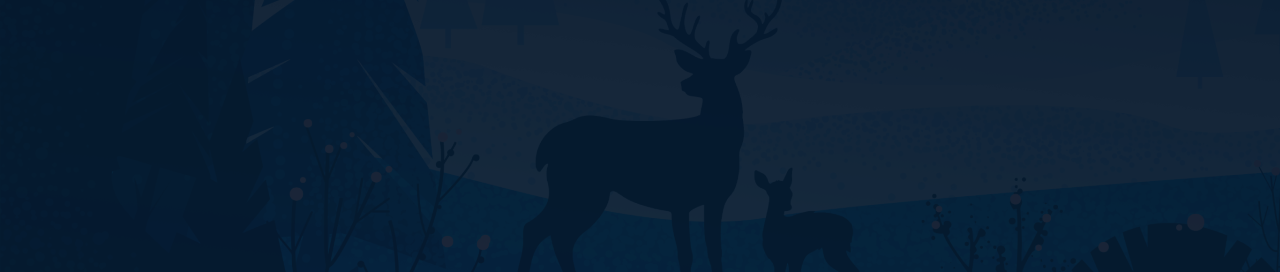
==== commit 24cc46fc: "update tantra brothers" ====
--- a/index.html
+++ b/index.html
@@ -292,7 +292,6 @@
             </div>
         </div>
     </div>
-
     <div class="container">
         <div class="cs-seciton_heading cs-style1 text-uppercase wow fadeInUp" data-wow-duration="1s"
              data-wow-delay="0.2s">
@@ -701,7 +700,7 @@
             </div>
         </div>
     </div>
-    <div class="container">
+    <div class="container" id="tantra">
         <div class="cs-seciton_heading cs-style1 text-uppercase wow fadeInUp" data-wow-duration="1s"
              data-wow-delay="0.2s">
             <h3 class="cs-section_title cs-font_16 cs-font_14_sm cs-gradient_color">ROOM B</h3>
@@ -719,14 +718,24 @@
                     <div class="cs-height_30 cs-height_lg_15"></div>
                     <div class="cs-slide">
                         <div class="cs-team cs-style1 cs-type1 text-center">
-                            <div class="" data-src="assets/image/member_tantra_white.png"></div>
+<!--                            <div class="" data-src="assets/image/member_tantra_white.png"></div>-->
                             <div class="cs-height_25 cs-height_lg_25"></div>
                             <div class="cs-member_info cs-div_center">
                                 <div class="cs-slide">
-                                     <img src="assets/image/member_tantra.png" alt="Member" class="cs-hide_dark" style="height: 300px;">
-                                    <img src="assets/image/member_tantra_white.png" alt="Member" class="cs-hide_white" style="height: 300px;">
+                                    <a href="https://tantrabrothers.taplink.ws/
+"><img src="assets/image/partner_tantra.png" alt="Member" class="cs-hide_dark" style="height: 300px;"></a>
+                                    <a href="https://tantrabrothers.taplink.ws/
+"><img src="assets/image/member_tantra_white.png" alt="Member" class="cs-hide_white" style="height: 300px;"></a>
                                 </div>
                                 <div class="cs-height_20 cs-height_lg_20"></div>
+                                <p class="cs-m0">Tantra Brothers is that band with a lot of trumpets that everybody dances to.
+                                    <br>
+                                    Romantic hooligans praising art of love and dance. Just listen and dance.
+                                    <br>
+For this concert we have prepared a special program in which we will present three new songs,<br> one of them with a <span style="color: red">special guest from France, <b>Gladys B.</b></span>
+                                    <br>
+Be sure to catch the last big Tantra Brothers concert this winter!
+</p>
                             </div>
                         </div>
                     </div><!-- .cs-slide -->
@@ -946,7 +955,6 @@
             </div>
         </div>
         <div class="cs-height_50 cs-height_lg_30"></div>
-
         <div class="row wow fadeIn" data-wow-duration="1s" data-wow-delay="0.4s">
             <div class="col-lg-3 col-sm-6">
                 <div class="cs-team cs-style1 text-center ">
@@ -1018,7 +1026,6 @@
             </div>
         </div>
         <div class="cs-height_50 cs-height_lg_30"></div>
-
         <div class="row wow fadeIn" data-wow-duration="1s" data-wow-delay="0.4s">
             <div class="col-lg-3 col-sm-6">
                 <div class="cs-team cs-style1 text-center ">
@@ -1047,6 +1054,7 @@
 
         </div>
         <div class="cs-height_50 cs-height_lg_30"></div>
+
         <div class="cs-btn_group cs-btn_center">
             <a href="https://t.me/i63PHC" target="_blank" class="cs-btn cs-btn_filed cs-primary_btn"><span>Become a Sponsor</span></a>
         </div>
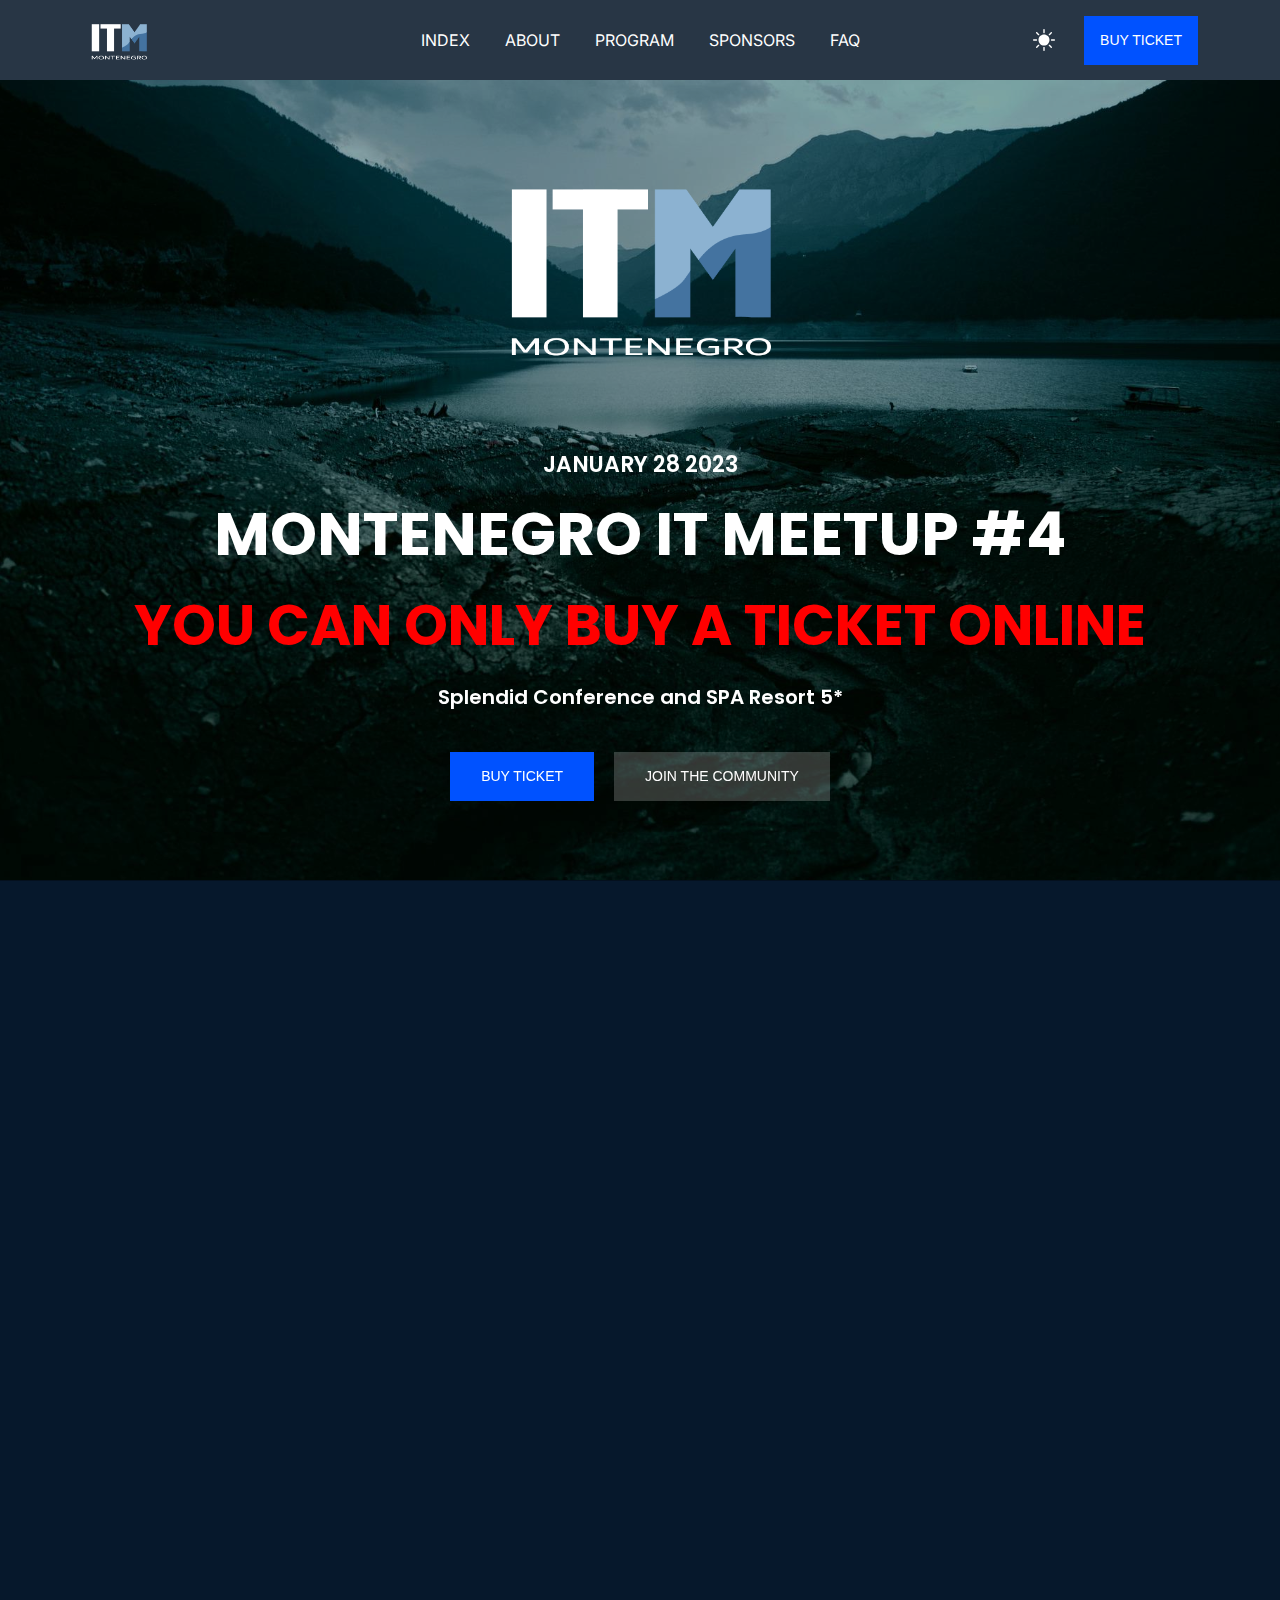
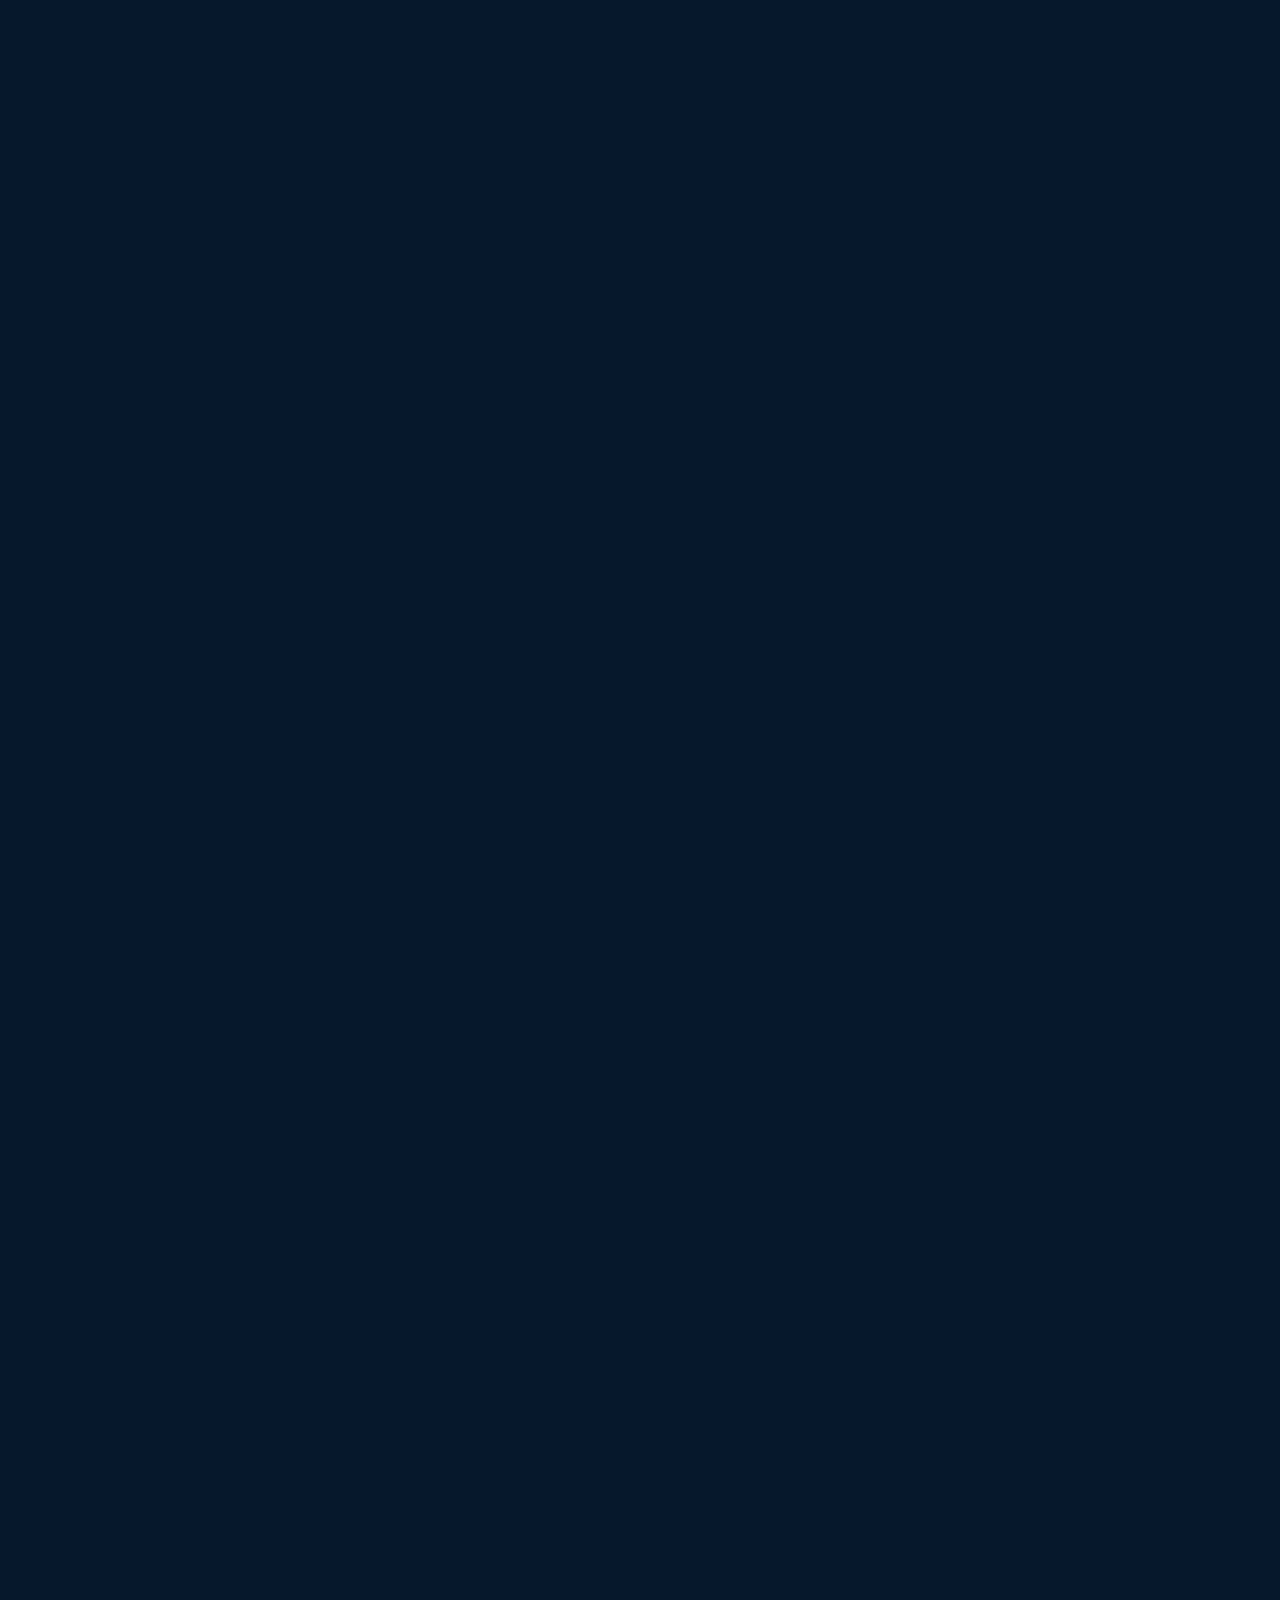
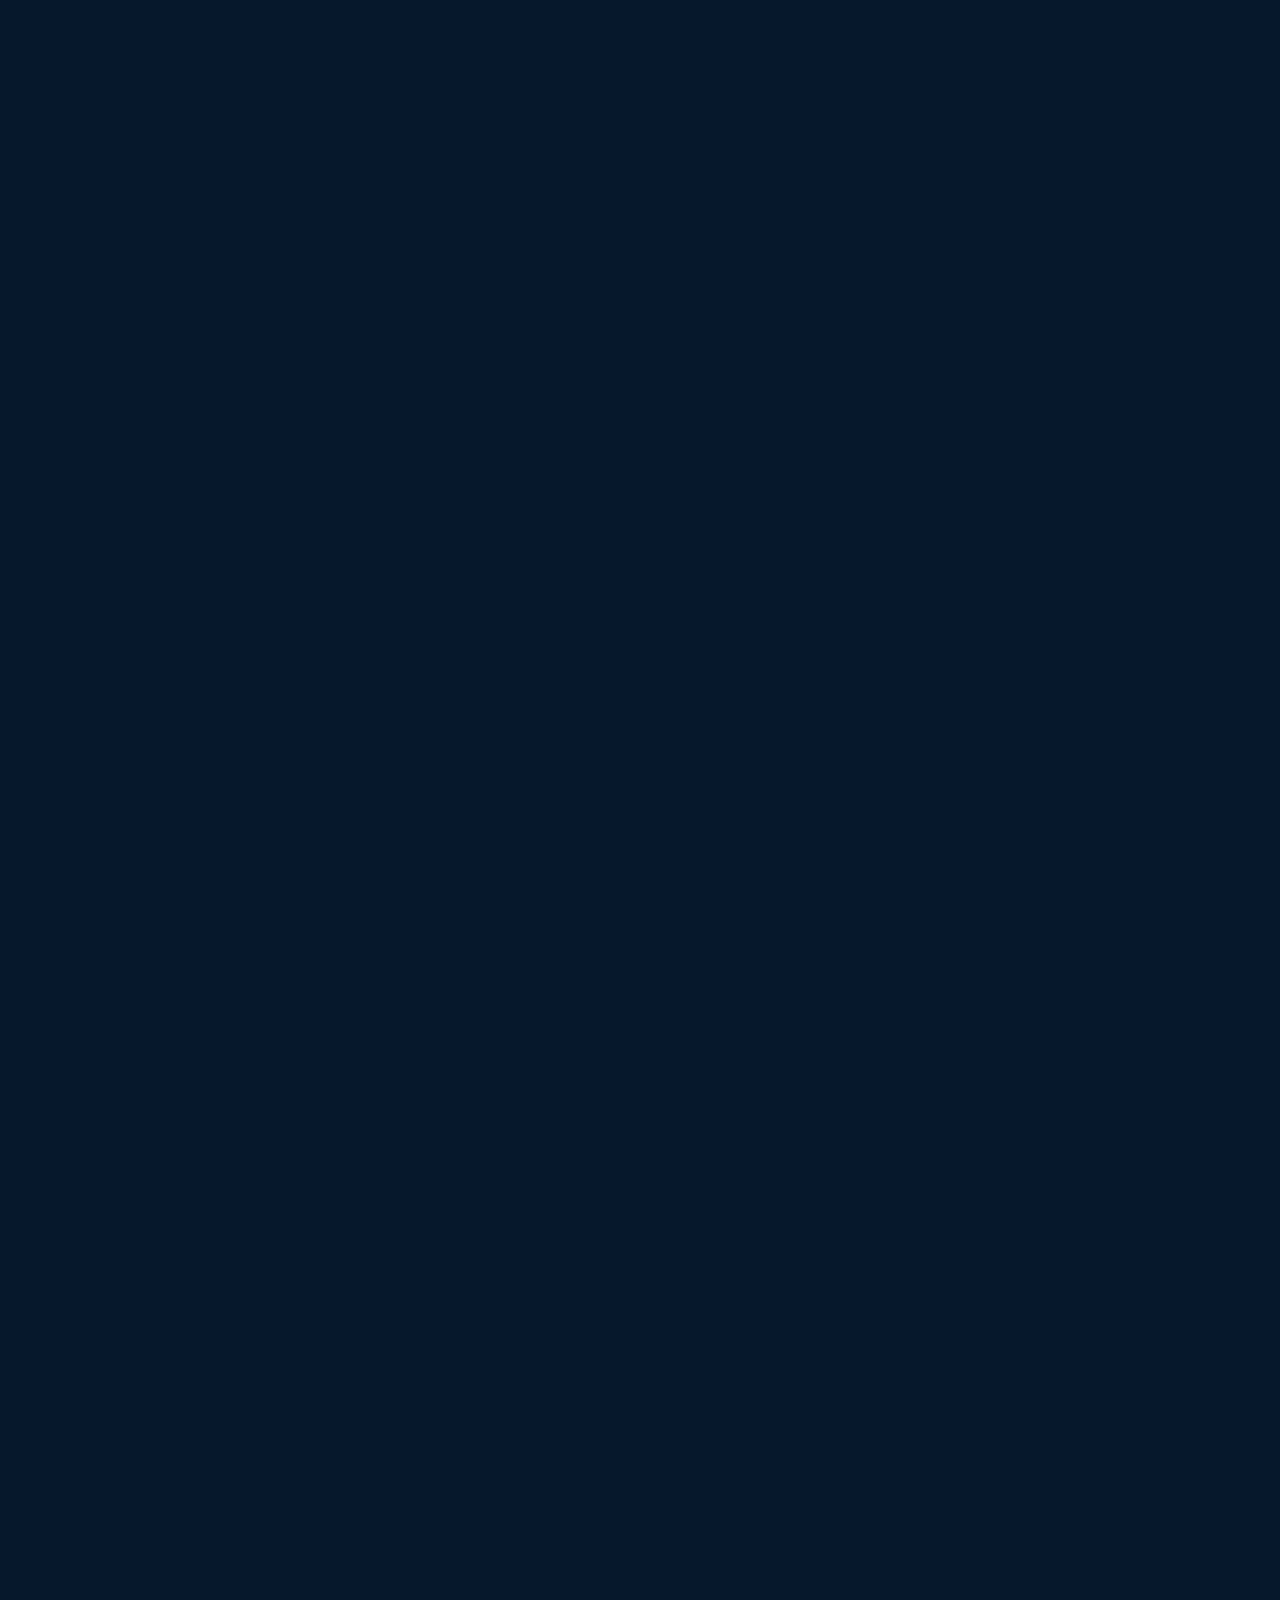
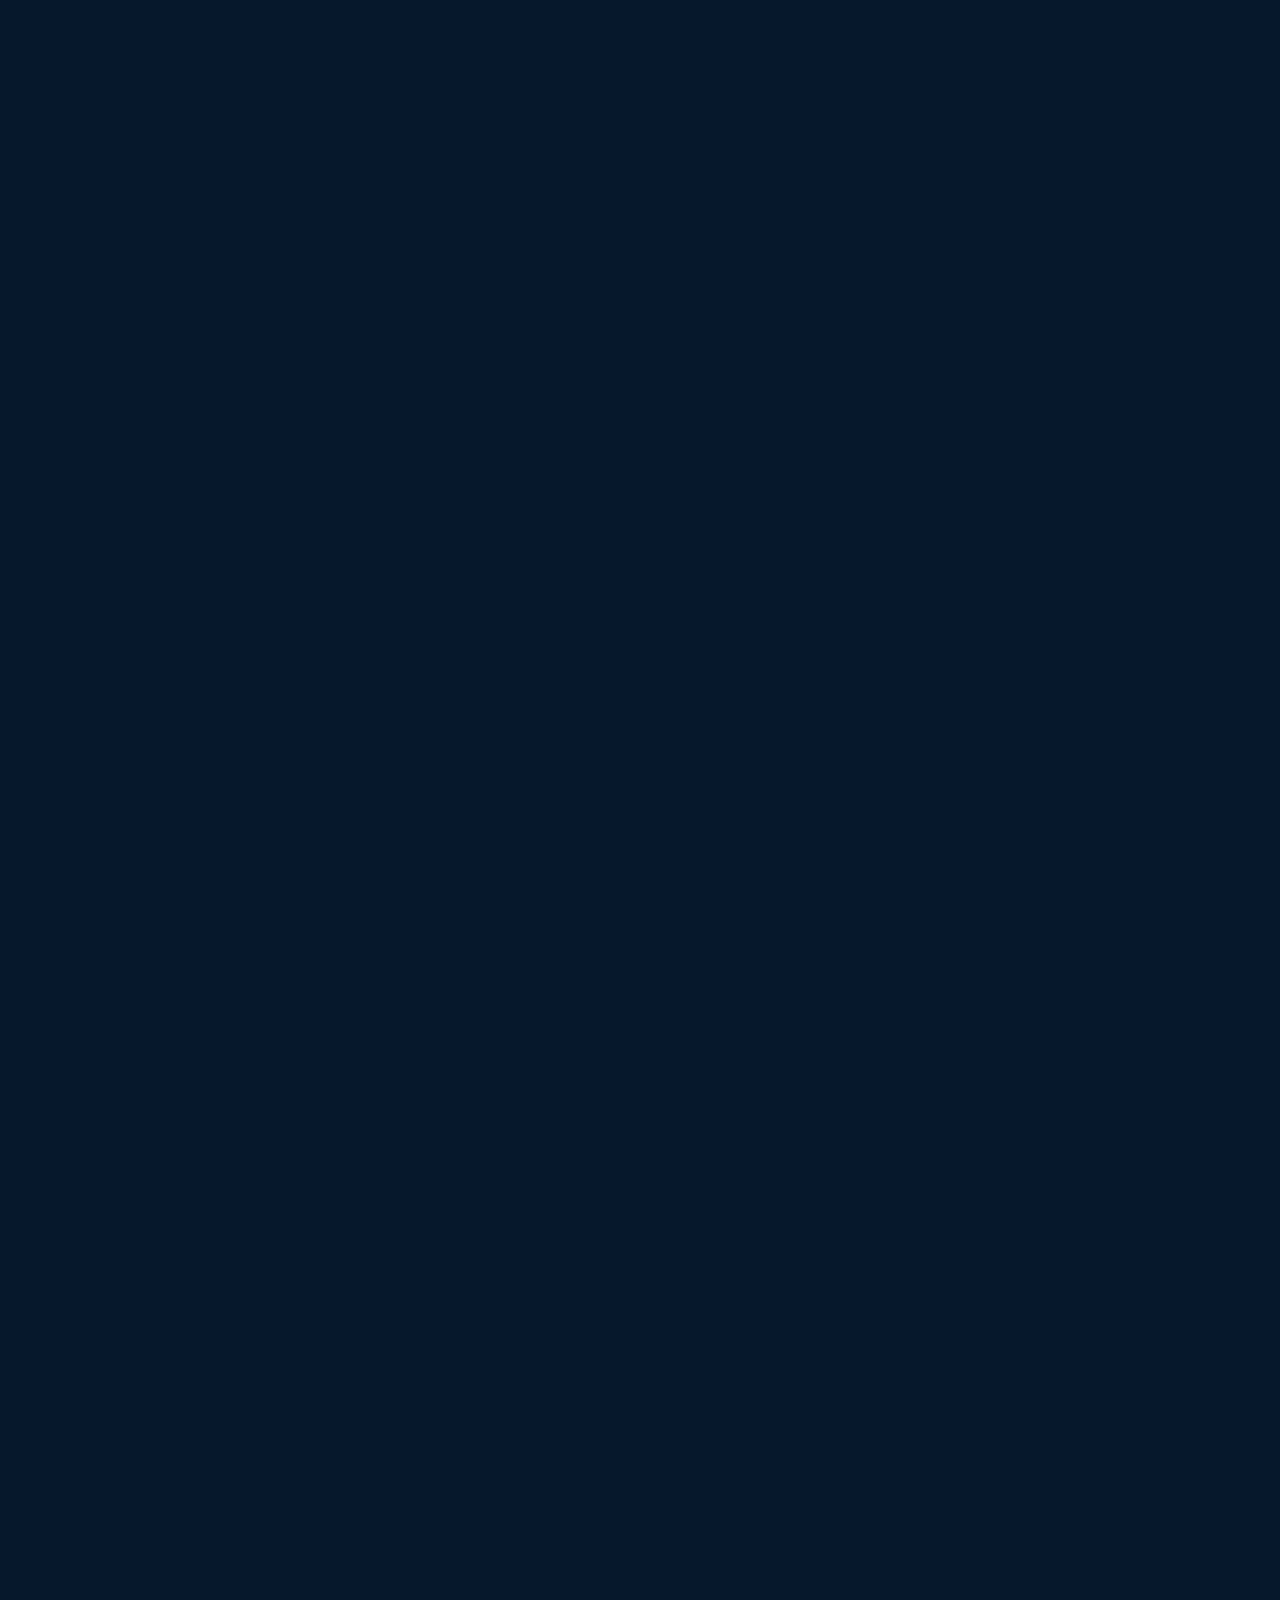
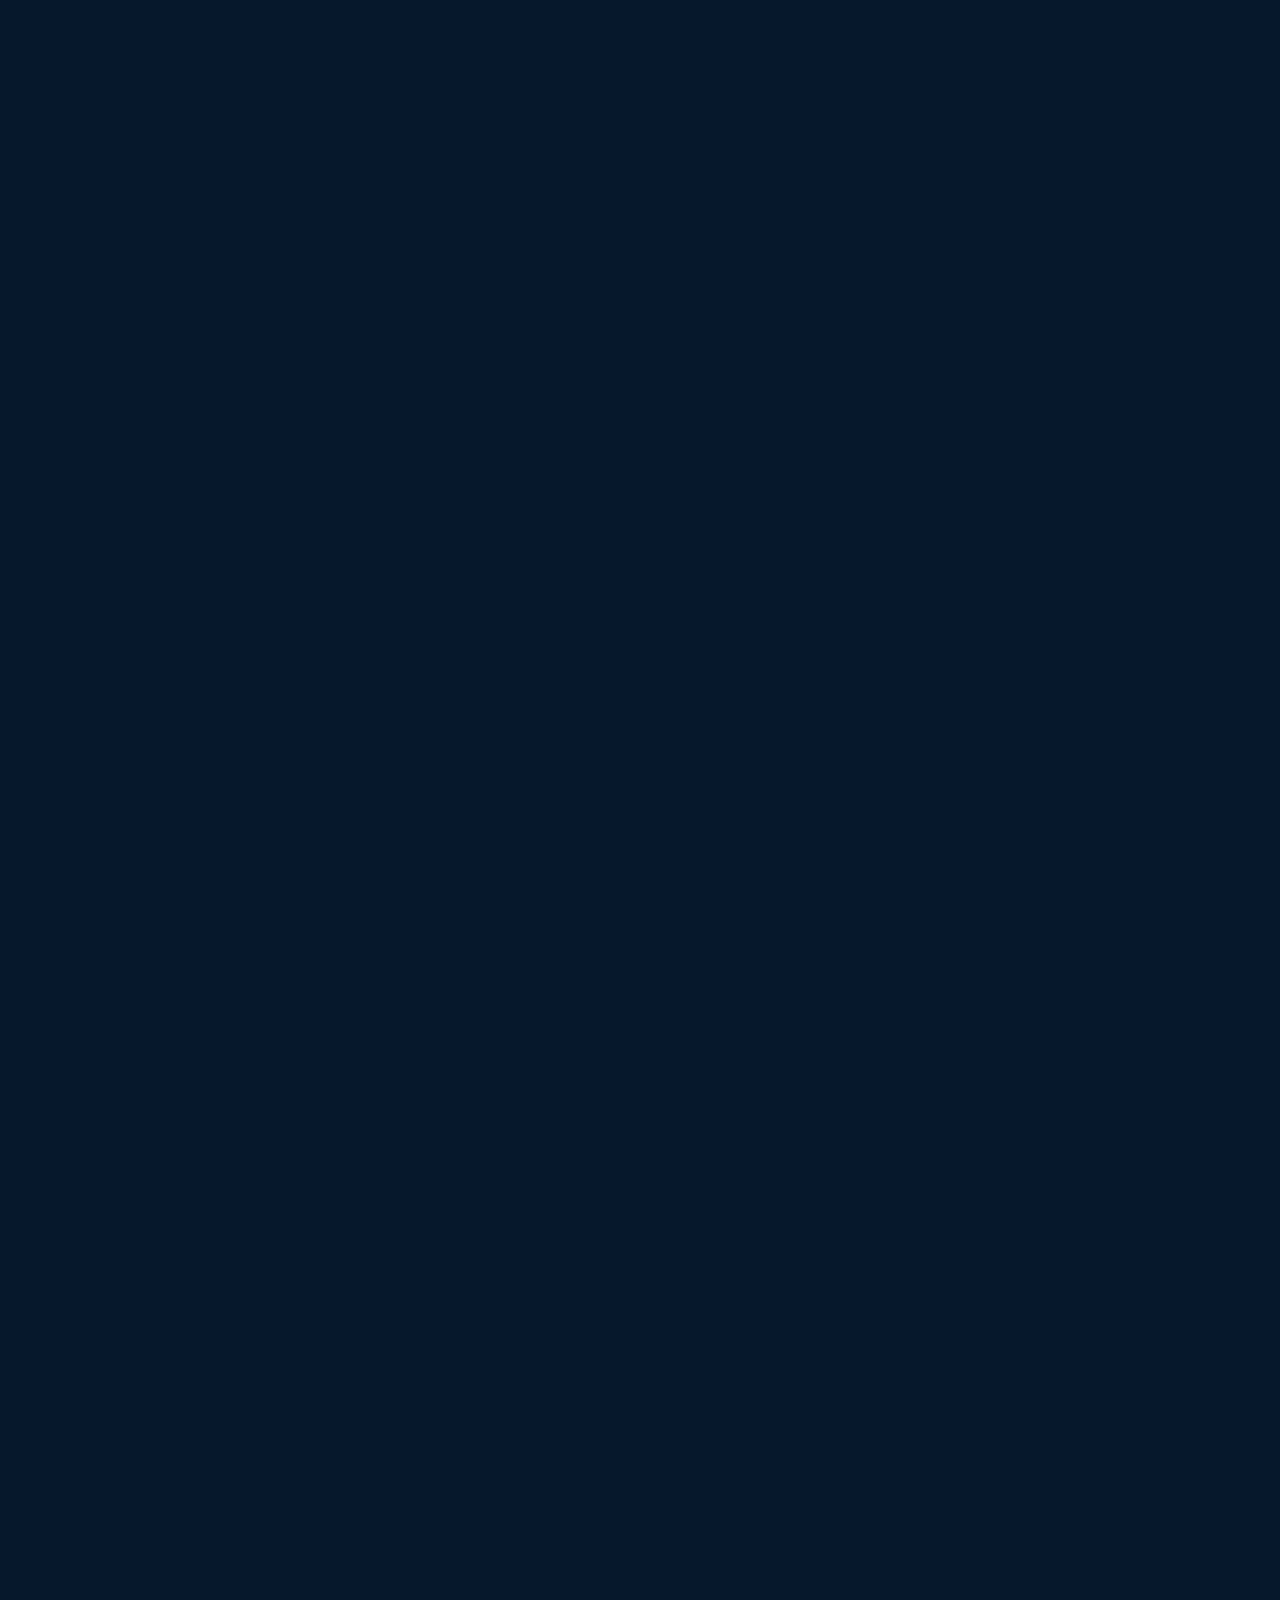
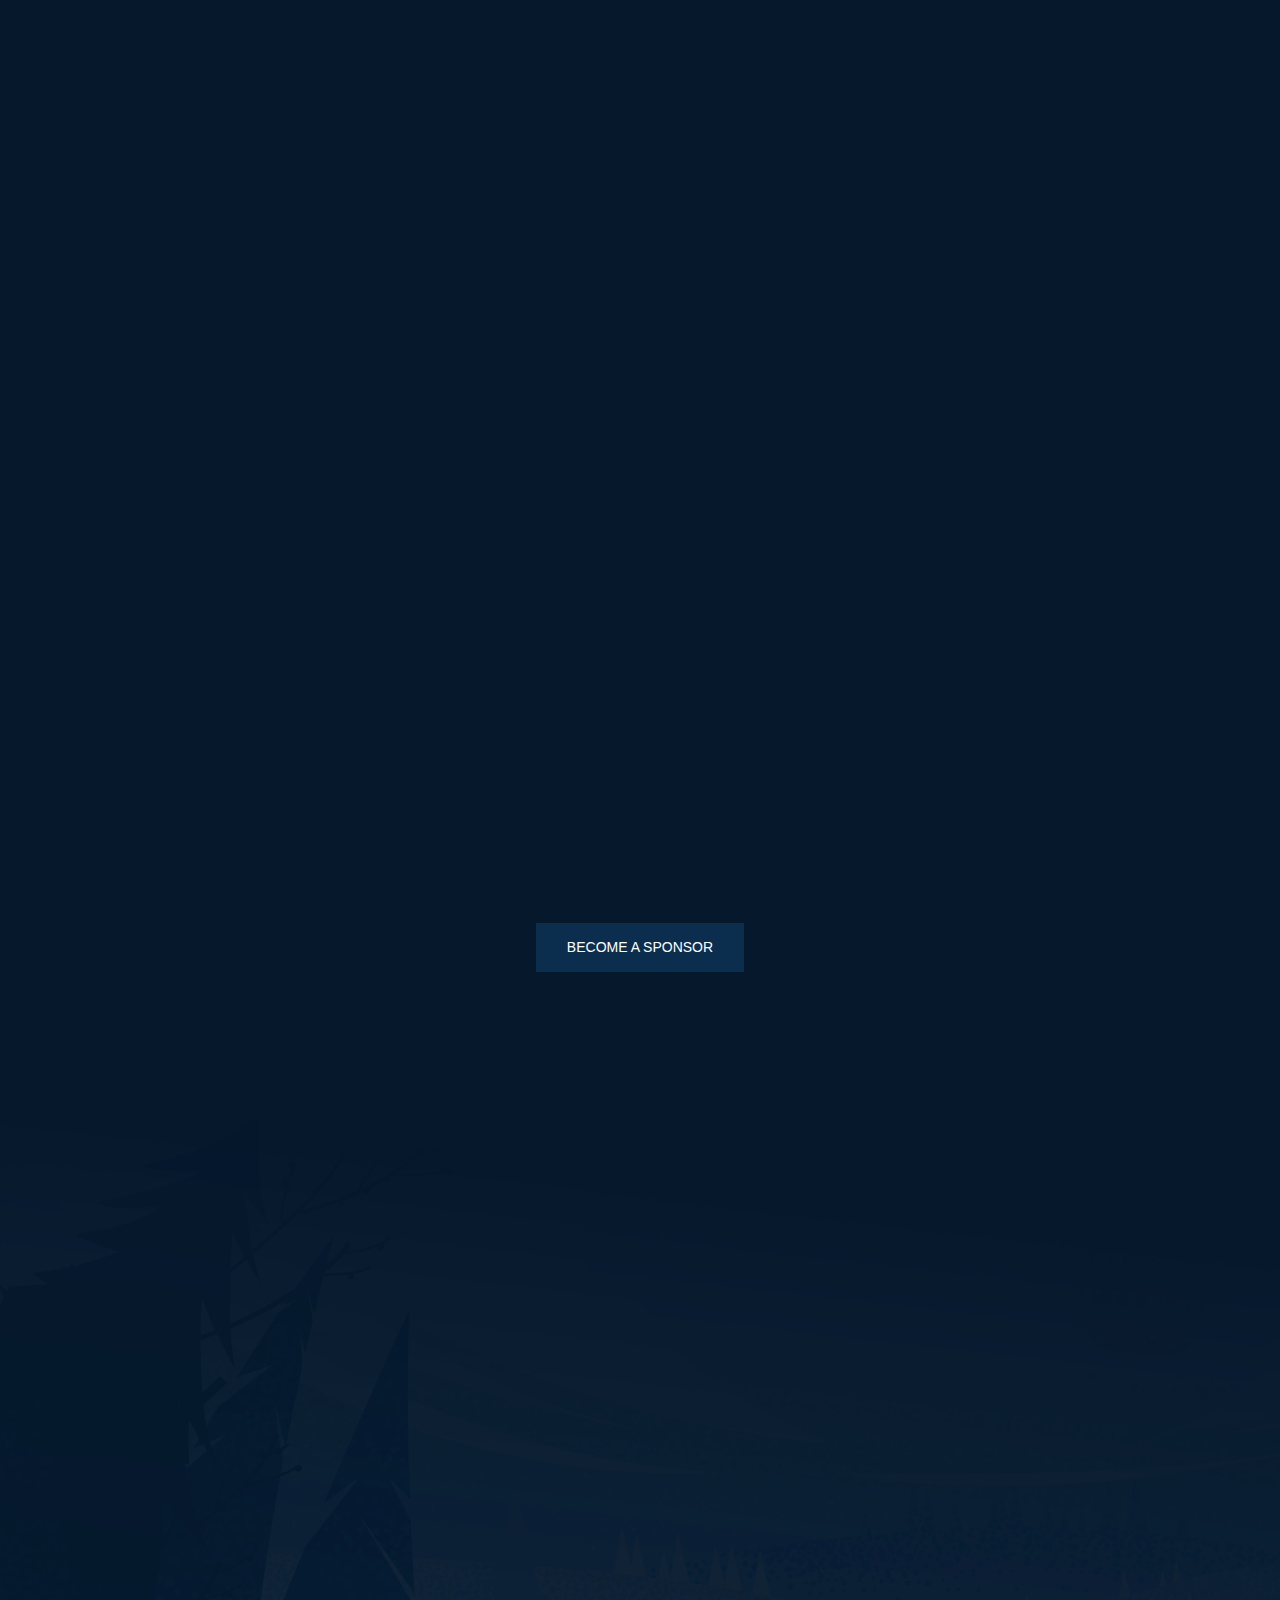
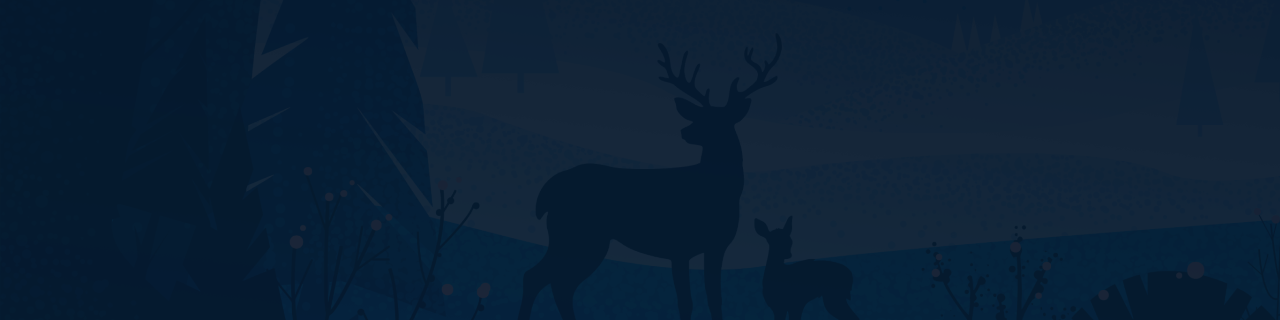
==== commit 2513278f: "update tantra brothers links" ====
--- a/index.html
+++ b/index.html
@@ -282,7 +282,10 @@
                              <div class="cs-member_info">
                                 <h2 class="cs-font_22 cs-font_16_sm cs-m0">Alex Log</h2>
                                 <div class="cs-height_5 cs-height_lg_5"></div>
-                                <p class="cs-m0">Introductory speech.</p>
+                                <p class="cs-m0">Entertainer,
+Product owner,
+co-founder itbranch.house, co-founder startup factory,
+Friend of ITM society</p>
                                 <div class="cs-height_20 cs-height_lg_20"></div>
                             </div>
                         </div>
@@ -730,9 +733,9 @@
                                 <div class="cs-height_20 cs-height_lg_20"></div>
                                 <p class="cs-m0">Tantra Brothers is that band with a lot of trumpets that everybody dances to.
                                     <br>
-                                    Romantic hooligans praising art of love and dance. Just listen and dance.
+                                    Romantic hooligans praising art of love and dance. <a style="color: blue" href="https://tantrabrothers.taplink.ws/">Just listen and dance.</a>
                                     <br>
-For this concert we have prepared a special program in which we will present three new songs,<br> one of them with a <span style="color: red">special guest from France, <b>Gladys B.</b></span>
+For this concert we have prepared a special program in which we will present three new songs,<br> one of them with a <span style="color: red">special guest from France, <a style="color: blue" href="https://instagram.com/gladys_b.ornottobe?igshid=YmMyMTA2M2Y=">Gladys B.</a></span>
                                     <br>
 Be sure to catch the last big Tantra Brothers concert this winter!
 </p>
@@ -1063,7 +1066,7 @@
 </section>
 <!-- End Sponsors -->
 <div class="cs-height_65 cs-height_lg_35"></div>
-
+<!-- PROMOCODE FOR 2 EURO : BWKKMRJBAAZV -->
 <div id="shop-frame" data-url="https://shop.eventix.io/8853b8b7-9441-11ed-aa54-6a57c78572ab" style="max-width: 600px; margin:0 auto;"></div>
 <script src="https://shop.eventix.io/build/integrate.js"></script>
 <!-- Start CTA -->
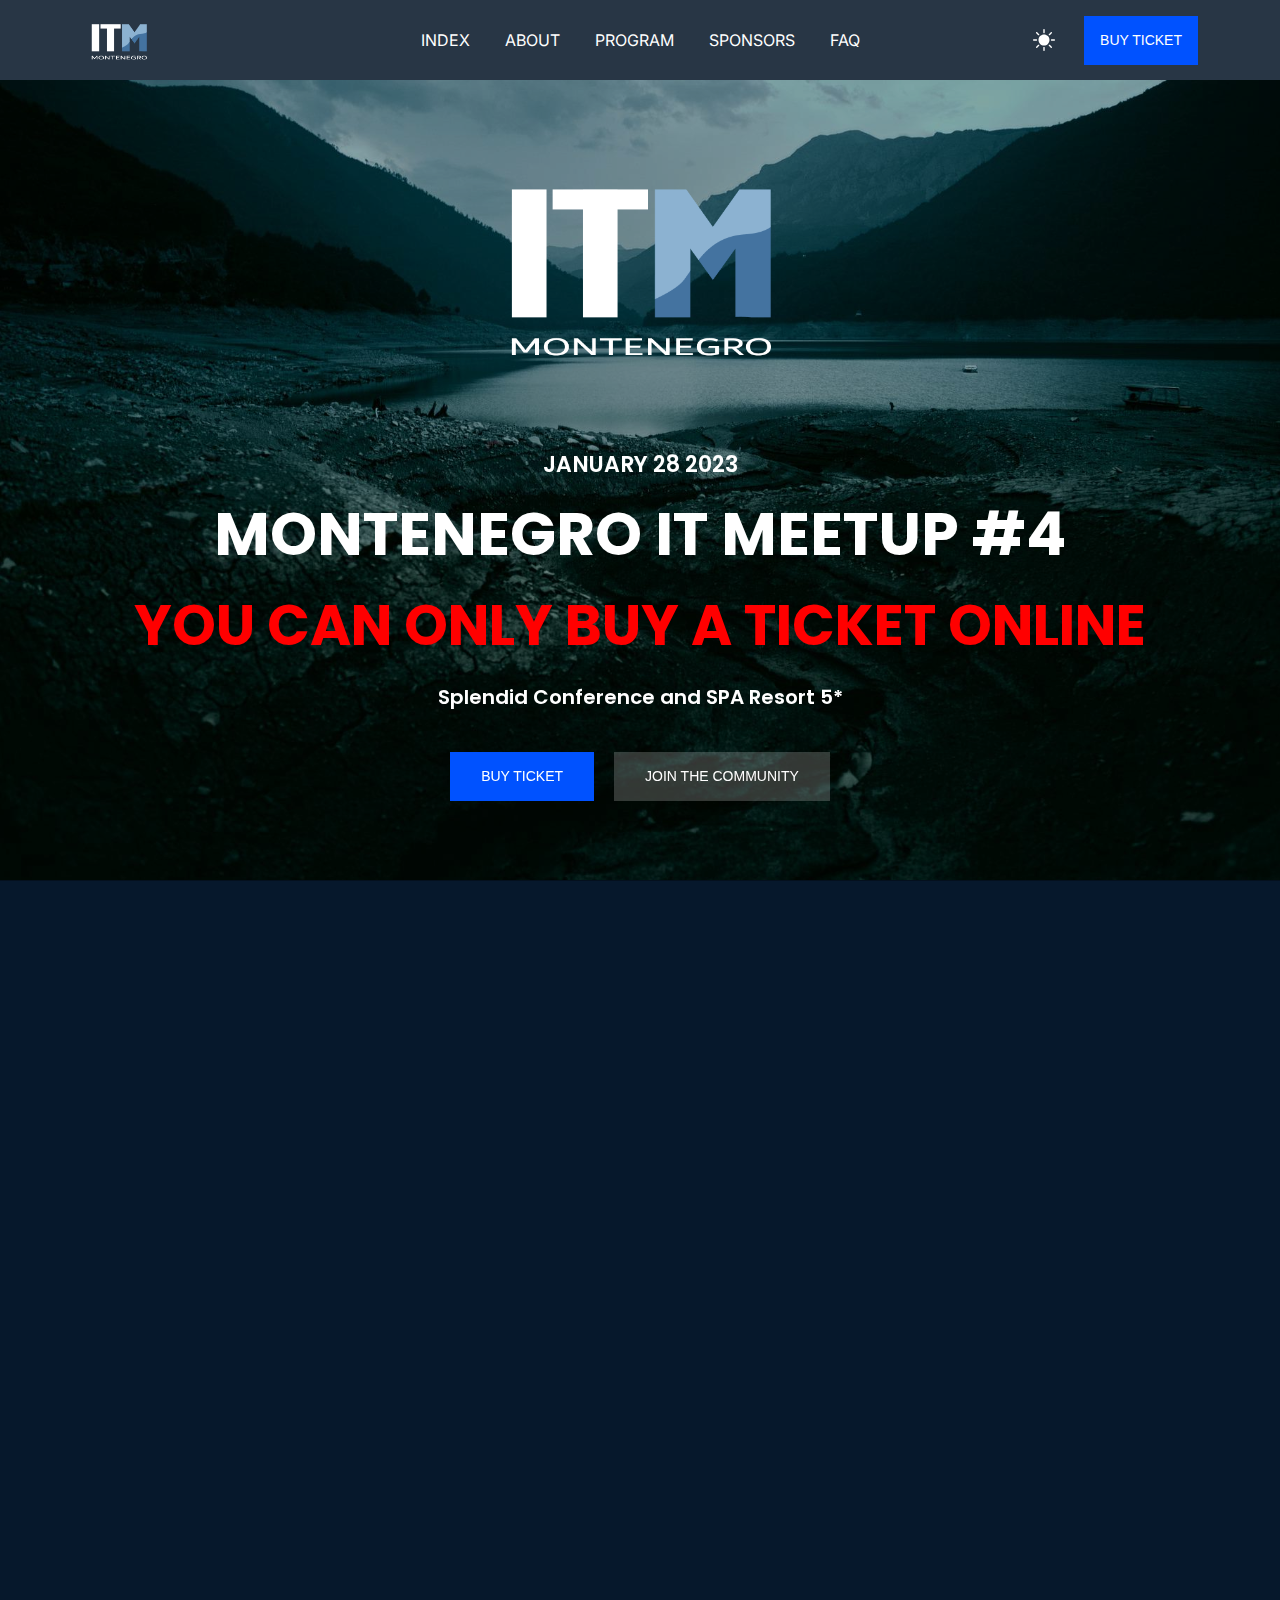
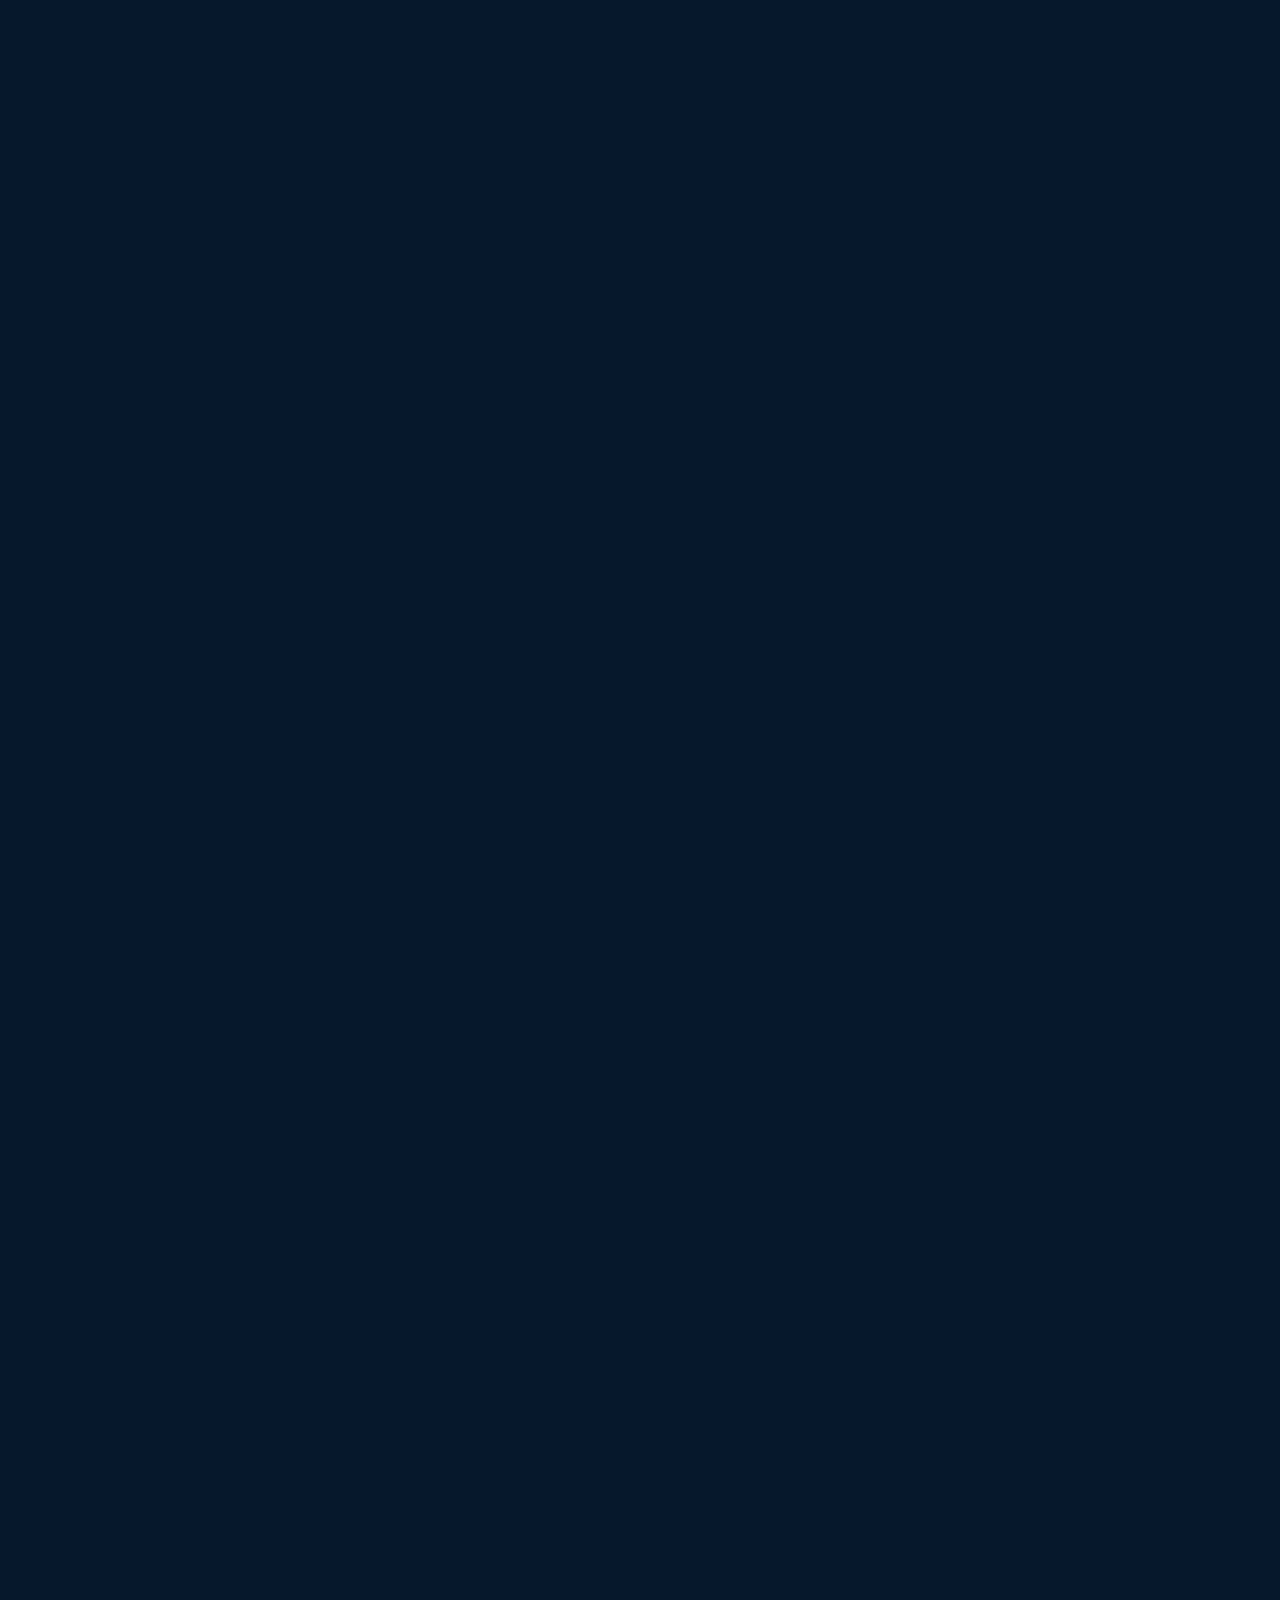
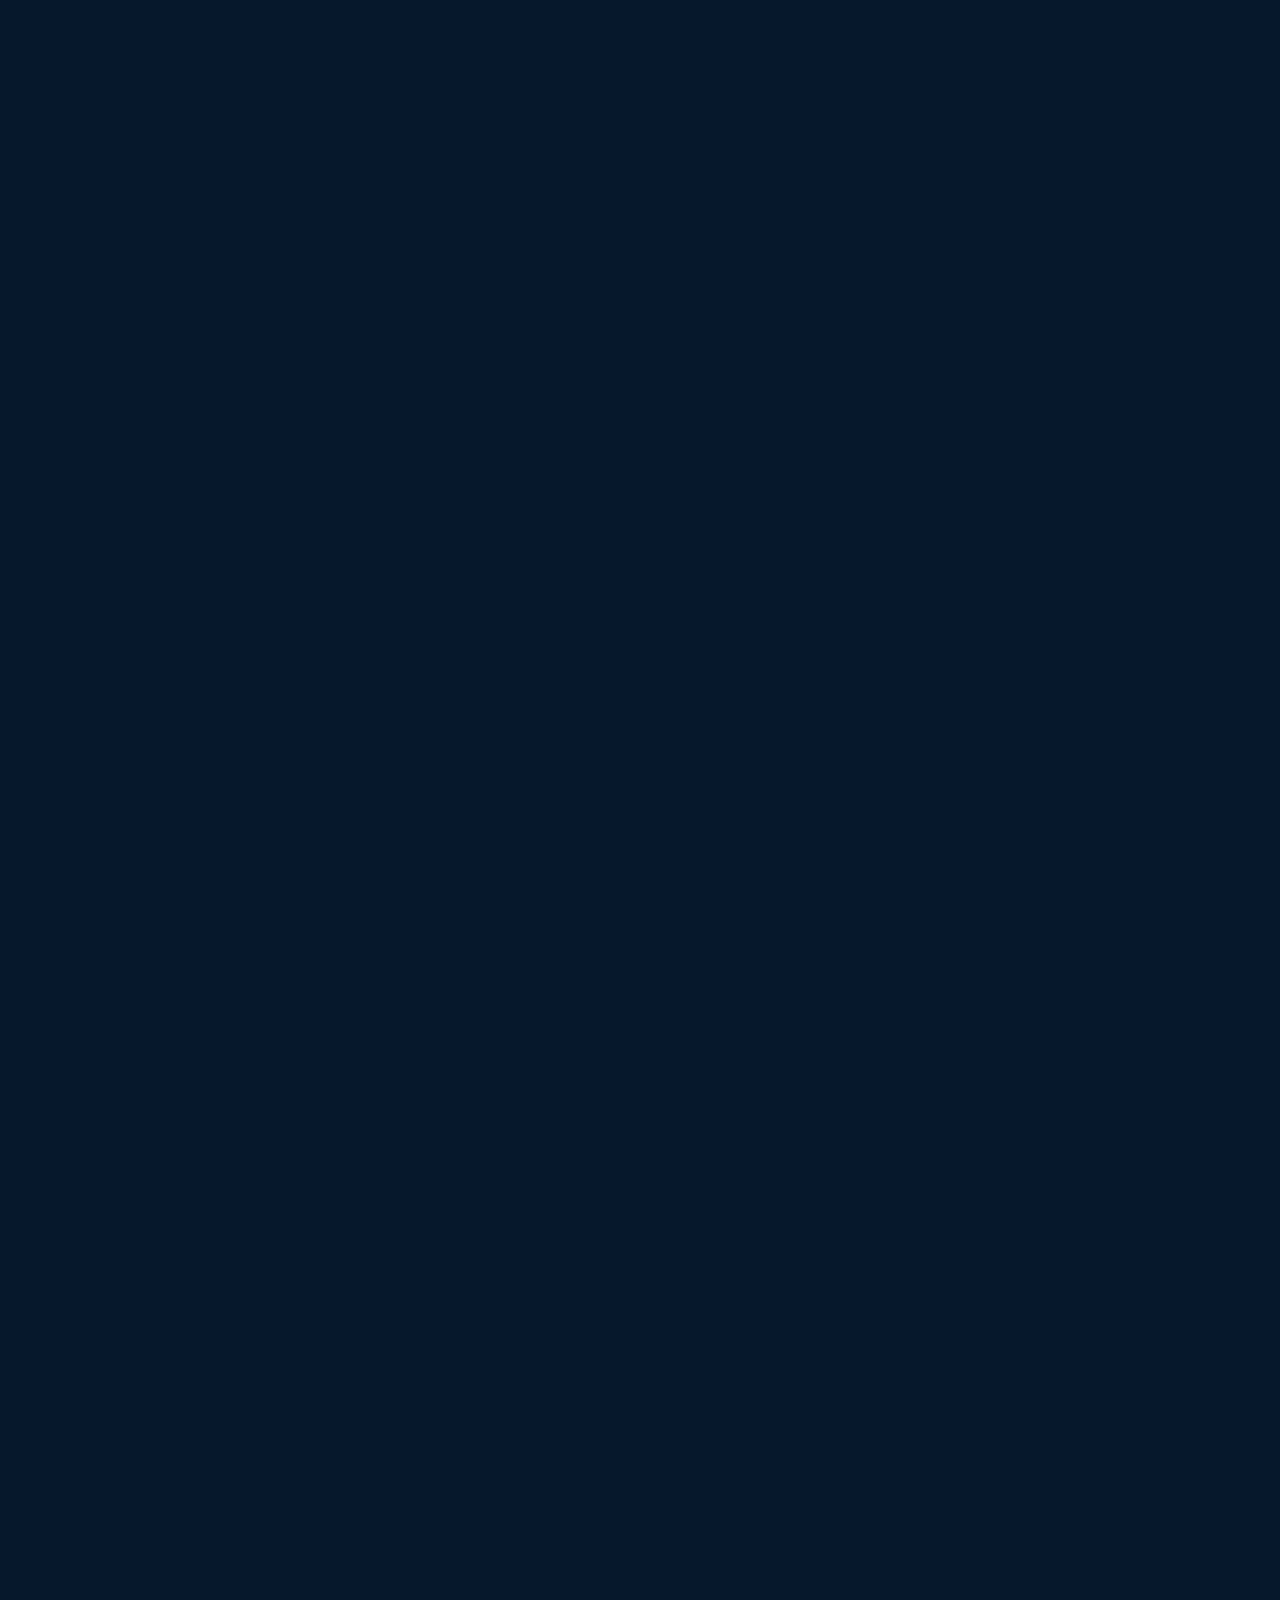
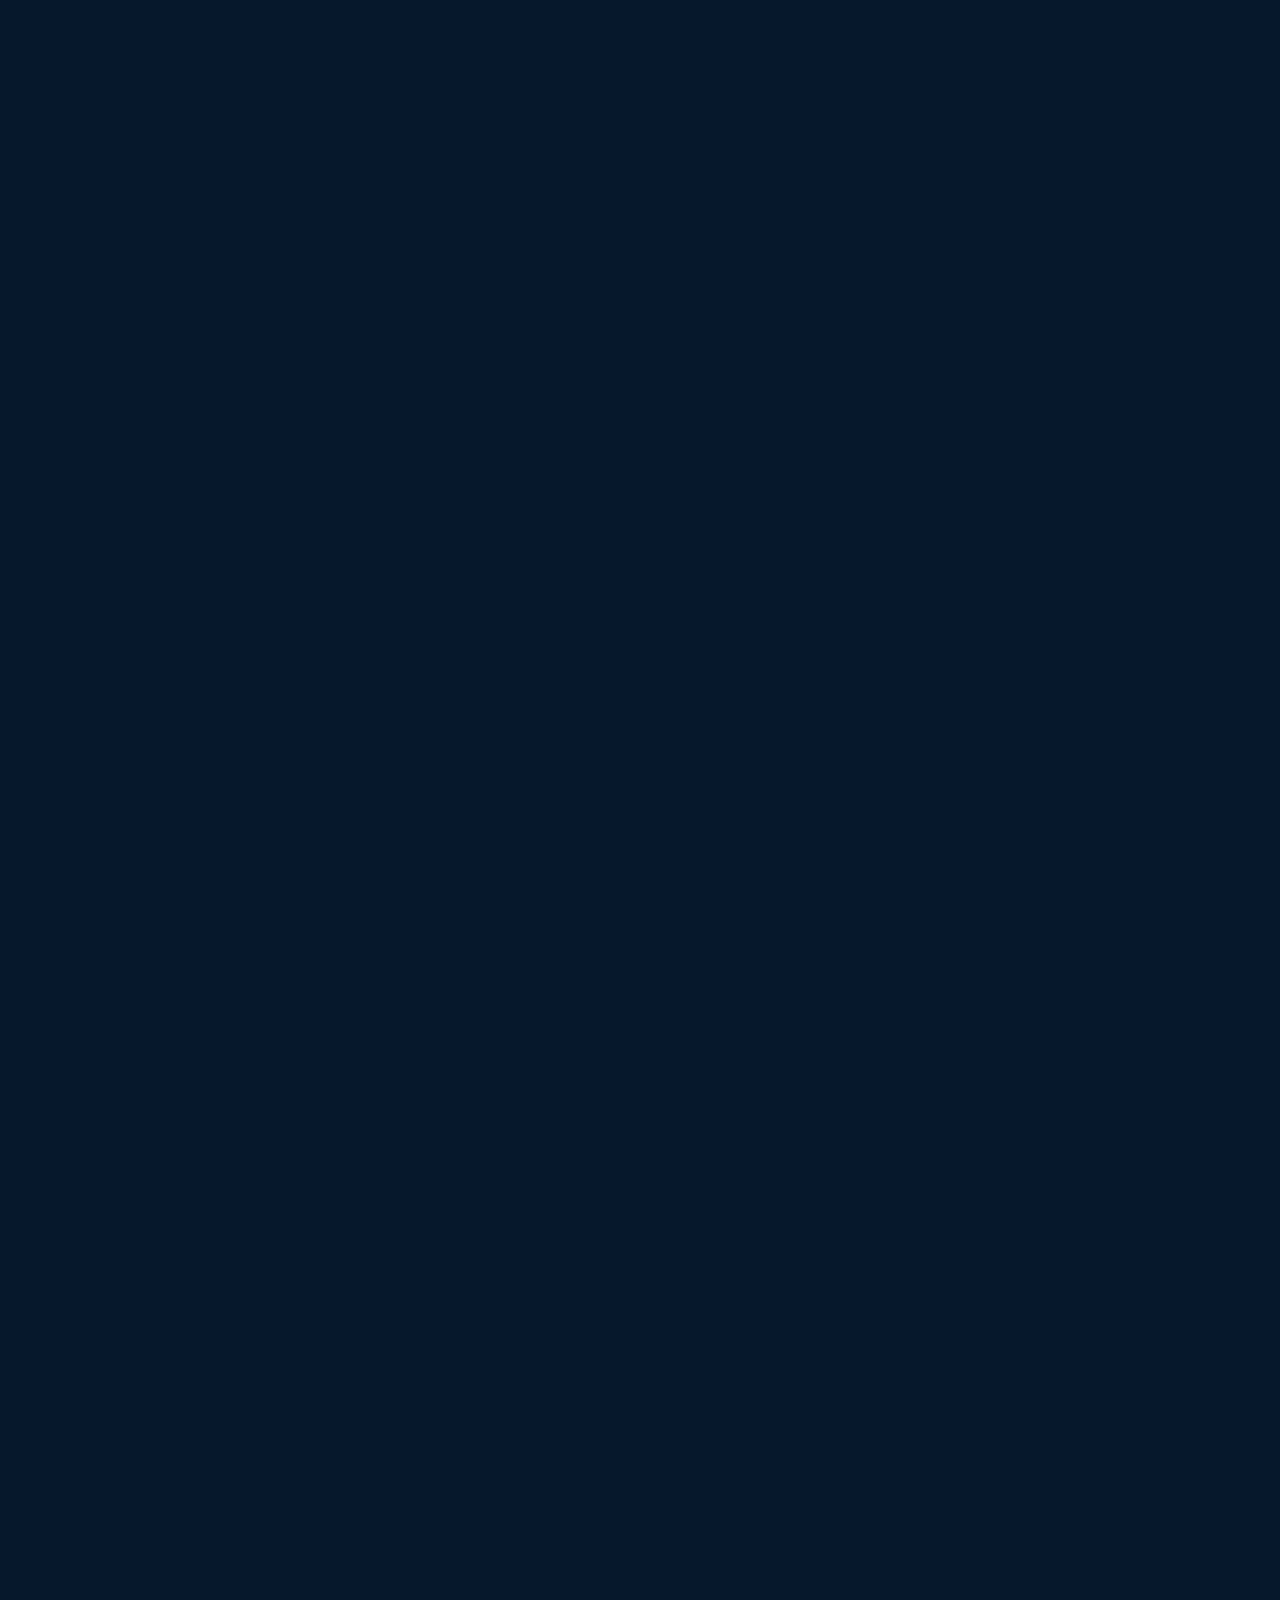
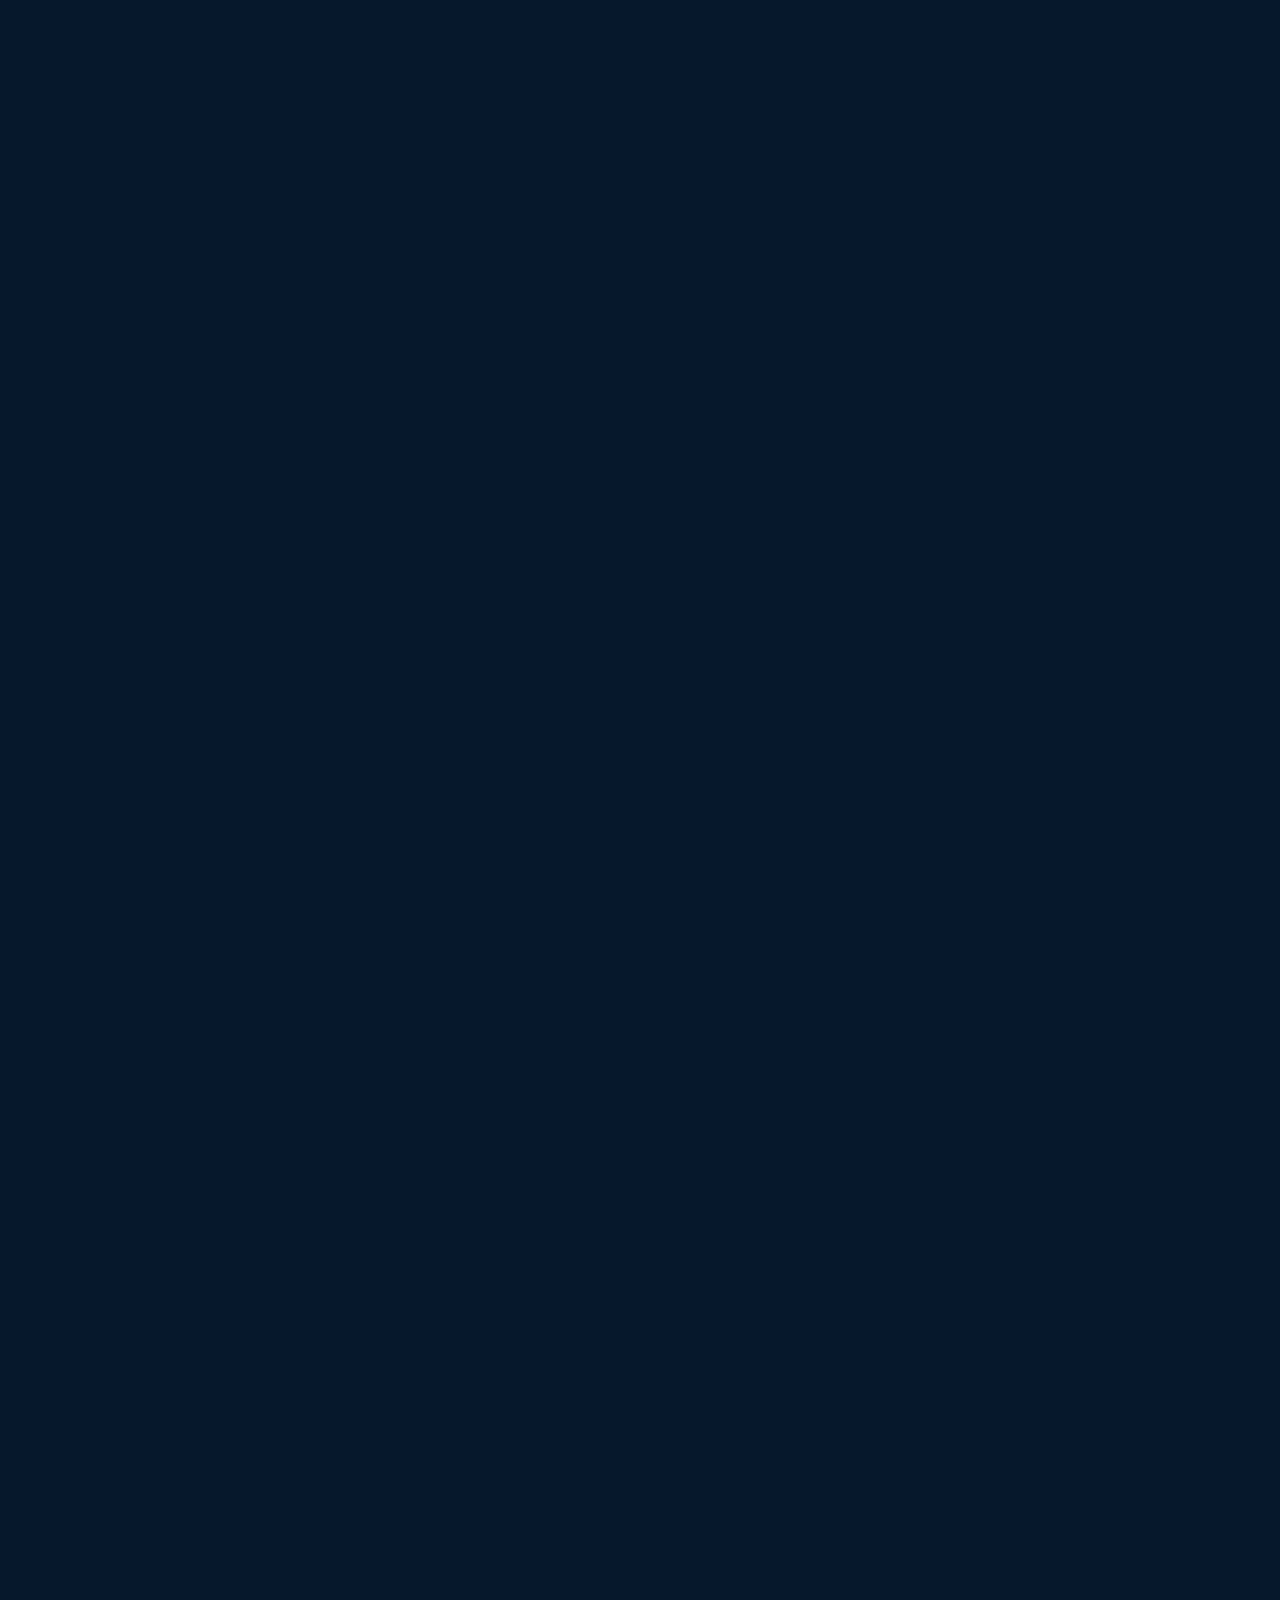
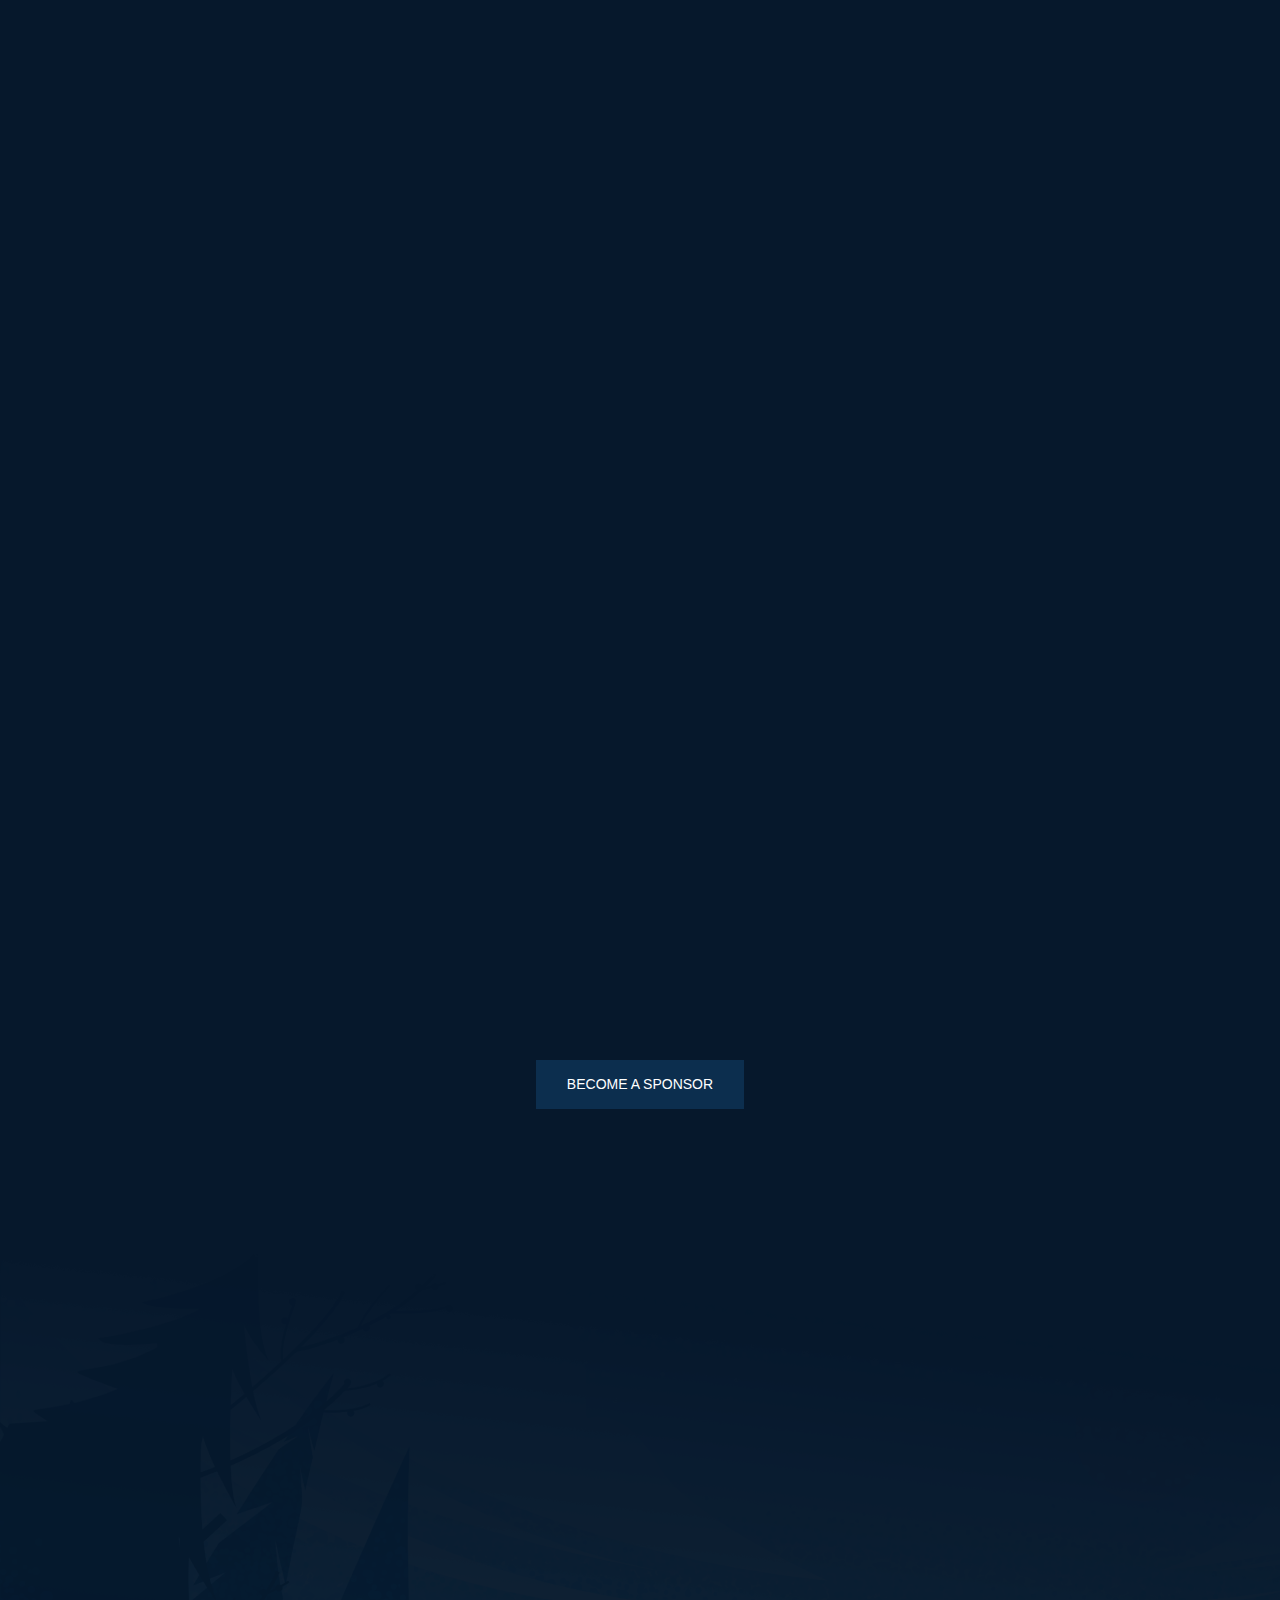
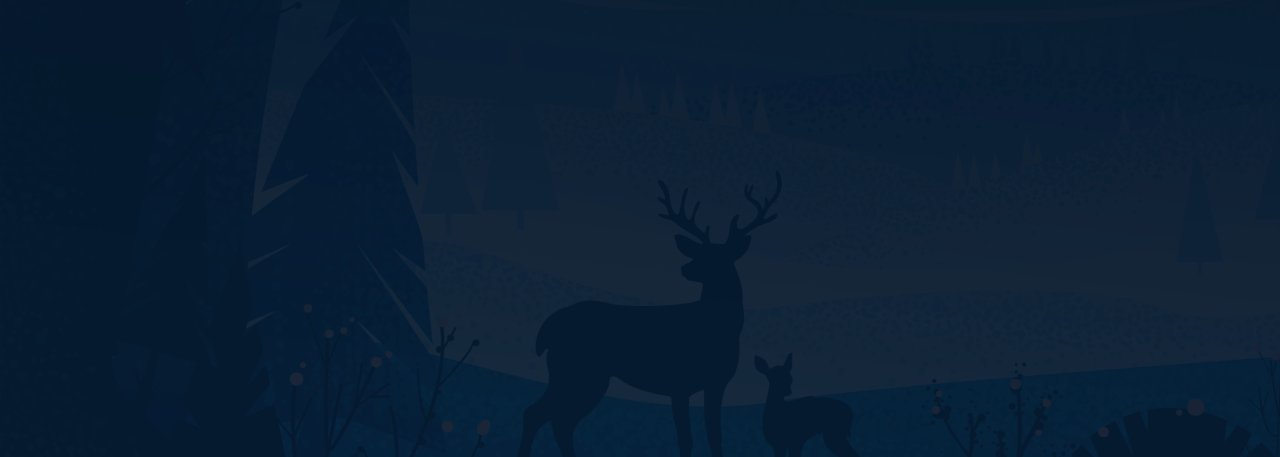
==== commit dcc9068d: "md" ====
--- a/index.html
+++ b/index.html
@@ -911,6 +911,17 @@
                     <div class="cs-slide">
                         <img src="assets/image/logo_libero.svg" alt="Member" class="cs-hide_dark" style="width: 200px;">
                         <img src="assets/image/logo_libero.svg" alt="Member" class="cs-hide_white" style="width: 200px;">
+                    </div>
+                </div>
+            </div>
+
+        </div>
+        <div class="row wow fadeIn" data-wow-duration="1s" data-wow-delay="0.4s">
+            <div class="col-lg-4 col-sm-12">
+                <div class="cs-team cs-style1 text-center ">
+                    <div class="cs-slide">
+                        <img src="assets/image/MDMlogobk.png" alt="Member" class="cs-hide_dark" style="width: 100px; padding-top: 50px;">
+                        <img src="assets/image/MDMlogo.png" alt="Member" class="cs-hide_white" style="width: 100px; padding-top: 50px;">
                     </div>
                 </div>
             </div>
